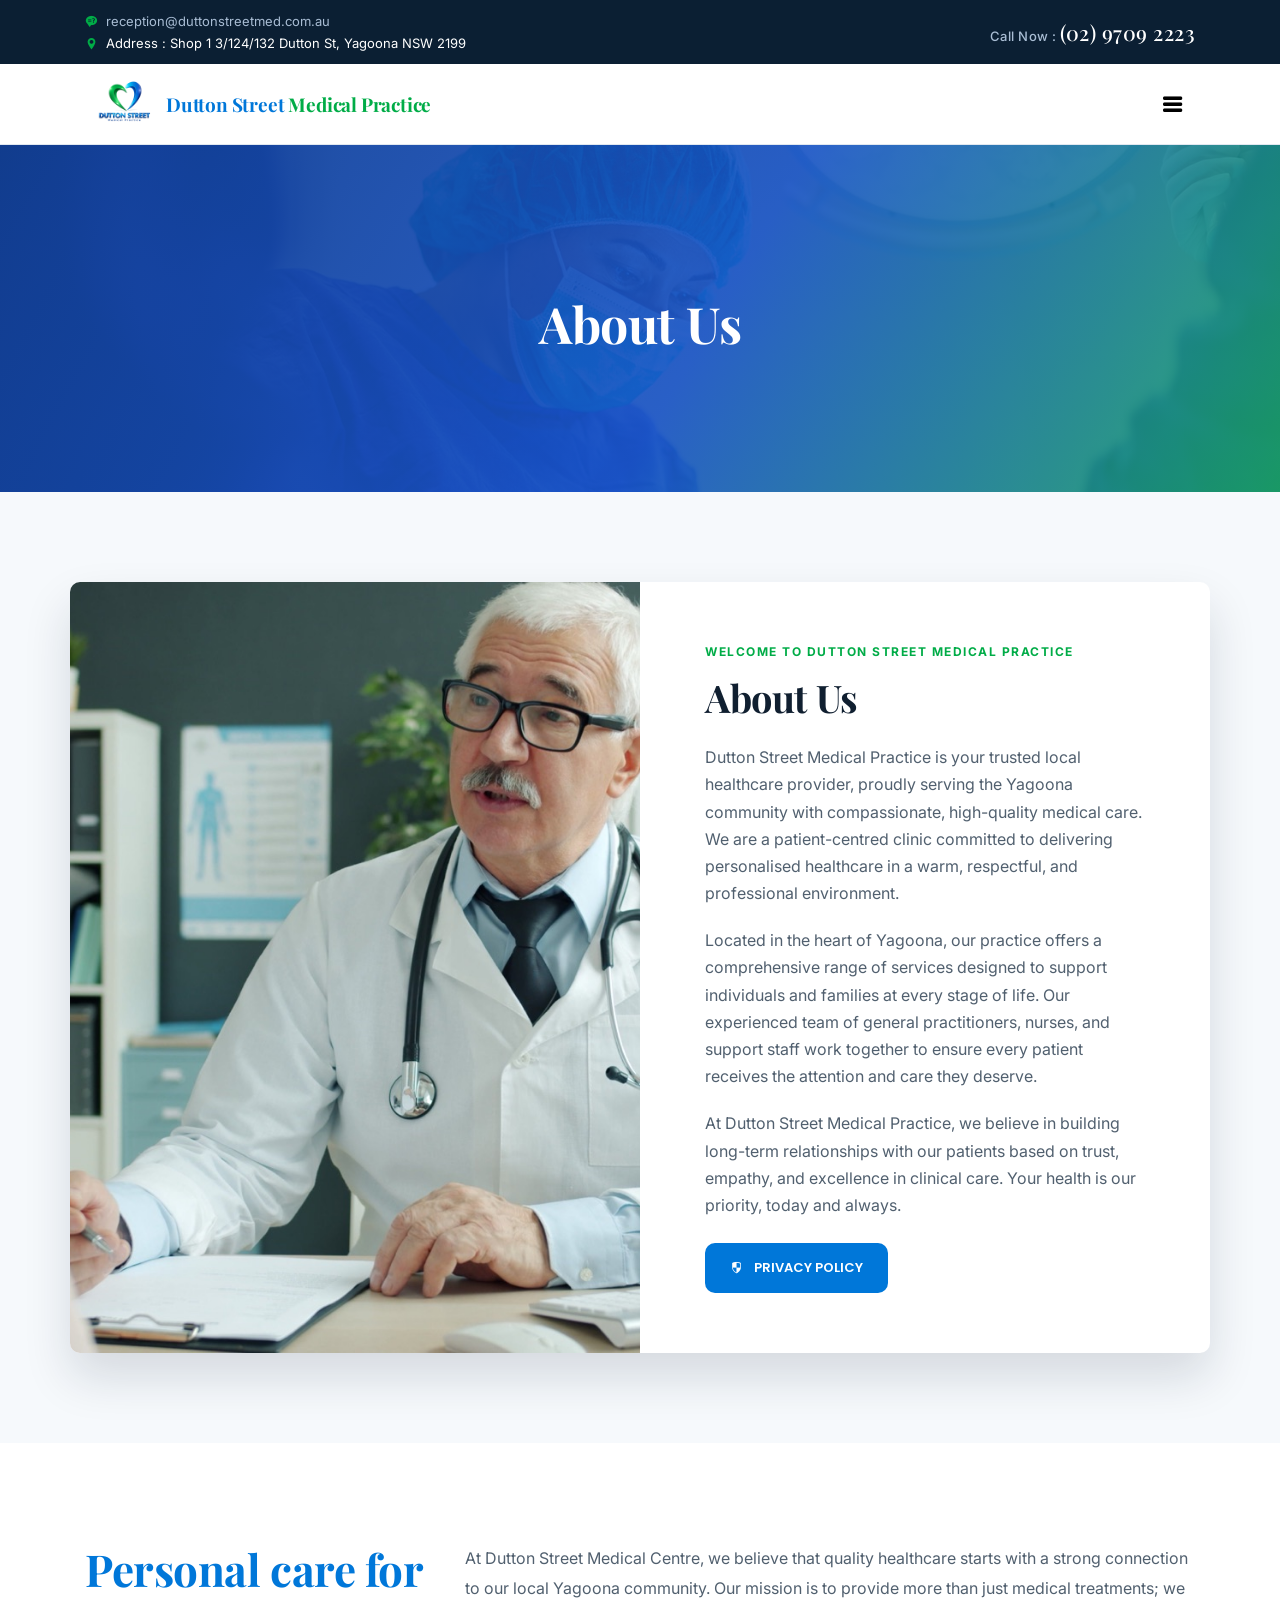
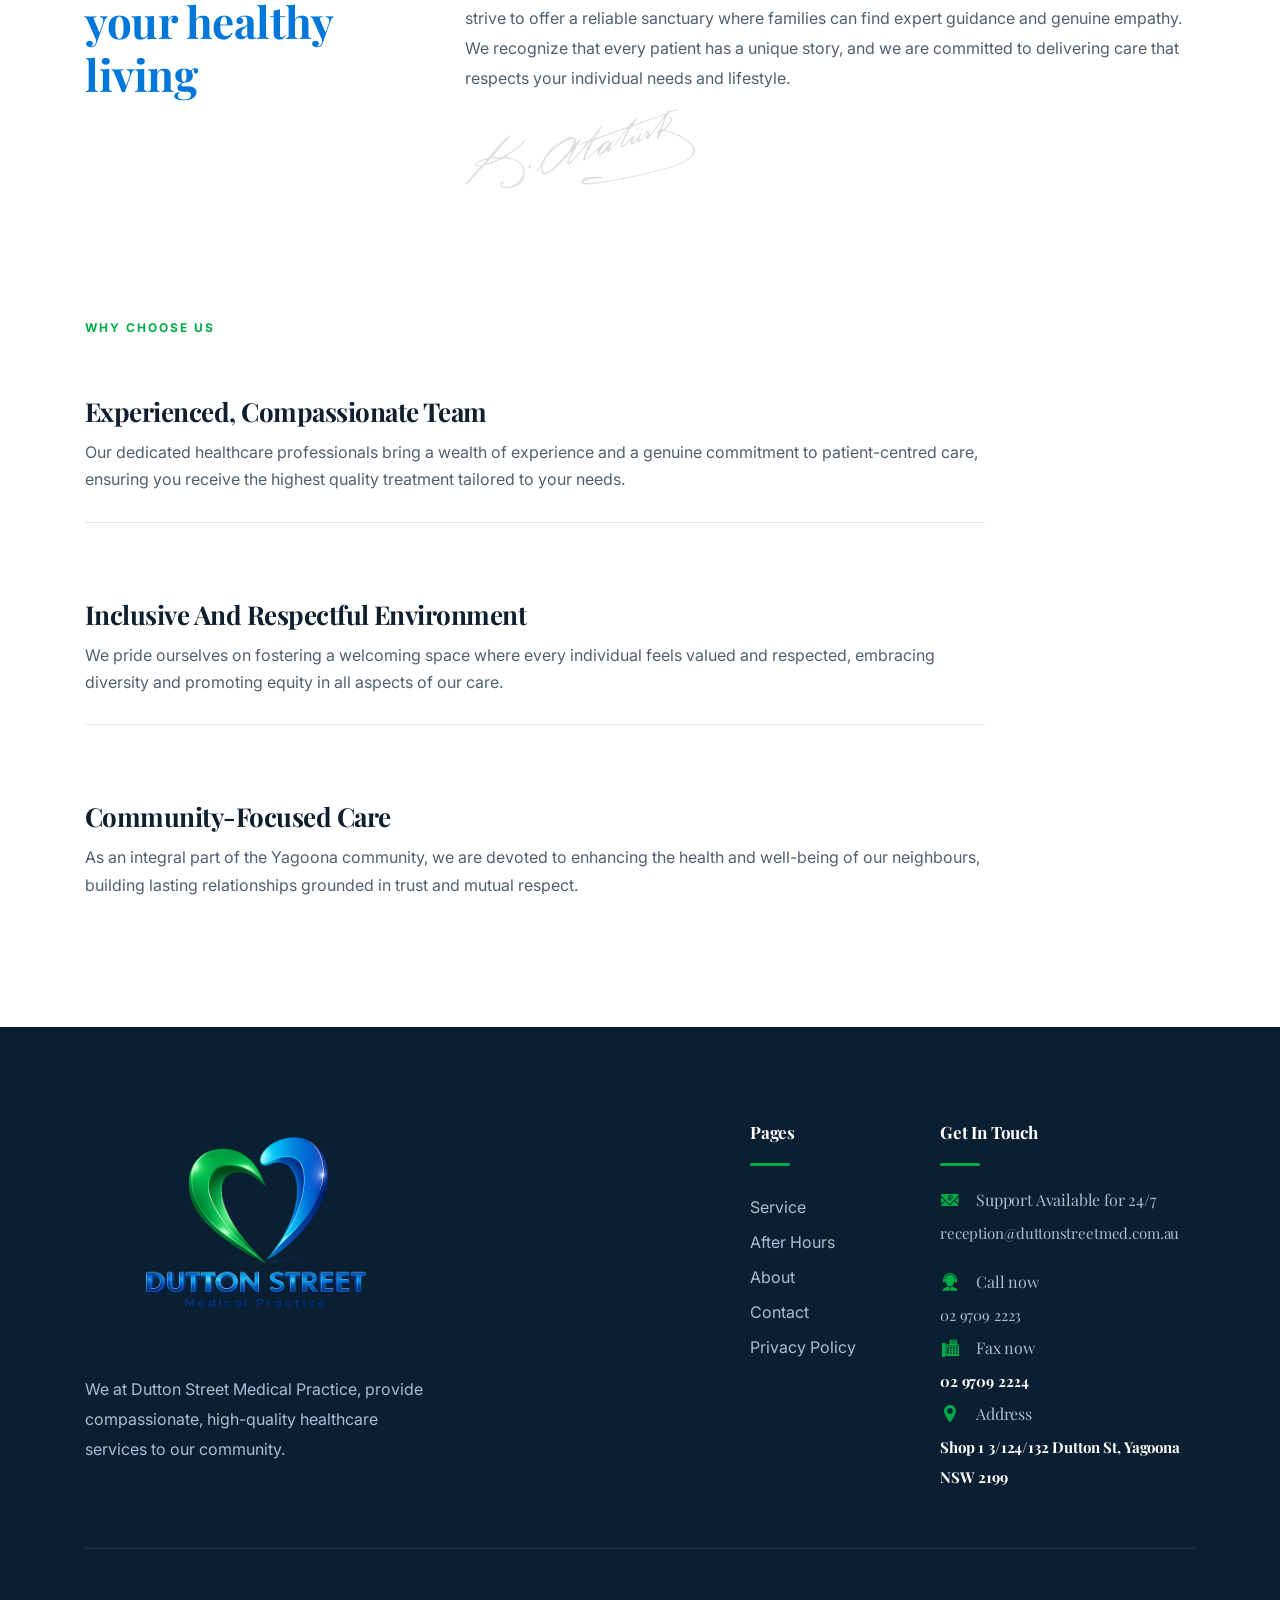
==== about.html @ 8826627b "Remove Doctor link from footer The Doctor page isn't part of the live site, so drop the dead footer " ====
<!DOCTYPE html>
<html lang="zxx">
<head>
  <meta http-equiv="Content-Type" content="text/html; charset=UTF-8">
  <meta name="viewport" content="width=device-width, initial-scale=1">
  <meta name="description" content="About Dutton Street Medical Practice &mdash; a patient-centred, 100% bulk billing GP clinic proudly serving the Yagoona community.">

  <title>About | Dutton Street Medical Practice</title>

  <!-- Favicon -->
  <link rel="icon" type="image/png" sizes="32x32" href="images/favicon-32.png">
  <link rel="apple-touch-icon" sizes="180x180" href="images/favicon-180.png">

  <!-- Open Graph -->
  <meta property="og:type" content="website">
  <meta property="og:site_name" content="Dutton Street Medical Practice">
  <meta property="og:title" content="About | Dutton Street Medical Practice">
  <meta property="og:description" content="A patient-centred, 100% bulk billing GP clinic proudly serving the Yagoona community.">
  <meta property="og:image" content="images/favicon-180.png">
  <meta name="twitter:card" content="summary">

  <!-- bootstrap.min css -->
  <link rel="stylesheet" href="plugins/bootstrap/css/bootstrap.min.css">
  <!-- Icon Font Css -->
  <link rel="stylesheet" href="plugins/icofont/icofont.min.css">
  <!-- Slick Slider  CSS -->
  <link rel="stylesheet" href="plugins/slick-carousel/slick/slick.css">
  <link rel="stylesheet" href="plugins/slick-carousel/slick/slick-theme.css">
  <!-- Google Fonts -->
  <link rel="preconnect" href="https://fonts.googleapis.com">
  <link rel="preconnect" href="https://fonts.gstatic.com" crossorigin>
  <link rel="stylesheet" href="https://fonts.googleapis.com/css2?family=Inter:wght@400;500;600;700&family=Poppins:wght@500;600;700;800&display=swap">


  <!-- Main Stylesheet -->
  <link rel="stylesheet" href="css/style.css?v=1787958089">

</head>

<body id="top">

<header>
	<div class="header-top-bar">
		<div class="container">
			<div class="row align-items-center">
				<div class="col-lg-6">
					<ul class="top-bar-info list-inline-item pl-0 mb-0">
						<li class="list-inline-item"><a href="mailto:reception@duttonstreetmed.com.au" data-content-attr="href:contact_email_href"><i class="icofont-support-faq mr-2"></i><span data-content-key="contact_email">reception@duttonstreetmed.com.au</span></a></li>
						<li class="list-inline-item"><i class="icofont-location-pin mr-2"></i>Address : <span data-content-key="contact_address">Shop 1 3/124/132 Dutton St, Yagoona NSW 2199</span></li>
					</ul>
				</div>
				<div class="col-lg-6">
					<div class="text-lg-right top-right-bar mt-2 mt-lg-0">
						<a href="tel:+61297092223" data-content-attr="href:contact_phone_href">
								<span>Call Now : </span>
								<span class="h4" data-content-key="contact_phone">(02) 9709 2223 </span>
							</a>
					</div>
				</div>
			</div>
		</div>
	</div>
	<nav class="navbar navbar-expand-xl navigation" id="navbar">
  <div class="container">
    <a class="navbar-brand" href="index.html" style="display: flex; align-items: center;">
      
      <img src="images/DSLogo.svg" alt="Logo" class="img-fluid" style="height:80px;">
      
      <h1 style="margin-left: 0px; margin-bottom: 0; font-size: 22px;">
       <span style="color: #0077d9;">Dutton Street</span> <span style="color: #00ac47;">Medical Practice</span>
      </h1>

    </a>
  

		  	<button class="navbar-toggler collapsed" type="button" data-toggle="collapse" data-target="#navbarmain" aria-controls="navbarmain" aria-expanded="false" aria-label="Toggle navigation">
			<span class="icofont-navigation-menu"></span>
		  </button>
	  
		  <div class="collapse navbar-collapse" id="navbarmain">
				<ul class="navbar-nav ml-auto">
  <li class="nav-item">
    <a class="nav-link" href="index.html">Home</a>
  </li>
  <li class="nav-item "> <a class="nav-link" href="service.html">Services</a>
  </li>
  <li class="nav-item"><a class="nav-link" href="afterhours.html">After Hours</a></li>
  <li class="nav-item"><a class="nav-link" href="ourmission.html">Our Mission</a></li>
  <li class="nav-item active"><a class="nav-link" href="about.html">About</a></li>
  <li class="nav-item"><a class="nav-link" href="contact.html">Contact</a></li>
</ul>
		<div class="btn-container ml-lg-3">
						<a href="#" data-toggle="modal" data-target="#bookingModal" class="btn btn-main-2 btn-icon btn-round-full">Book Appointment<i class="icofont-simple-right ml-1  "></i></a>
					</div>
		  </div>
		</div>
	</nav>
</header>

<section class="page-title bg-1">
  <div class="overlay"></div>
  <div class="container">
    <div class="row">
      <div class="col-md-12">
        <div class="block text-center">
          
          <h1 class="text-capitalize mb-5 text-lg">About Us</h1>

          <!-- <ul class="list-inline breadcumb-nav">
            <li class="list-inline-item"><a href="index.html" class="text-white">Home</a></li>
            <li class="list-inline-item"><span class="text-white">/</span></li>
            <li class="list-inline-item"><a href="#" class="text-white-50">About Us</a></li>
          </ul> -->
        </div>
      </div>
    </div>
  </div>
</section>
	


<section class="section about-ums">
    <div class="container">
        <div class="row align-items-stretch about-ums-card">
            <div class="col-lg-6 p-0">
                <div class="about-ums-img-container">
                    <img src="images/about/about-2.jpg" alt="Doctor consulting with a patient" class="img-fluid about-ums-img">
                </div>
            </div>

            <div class="col-lg-6">
                <div class="about-ums-content">
                    <span class="text-uppercase about-ums-subtitle">Welcome to Dutton Street Medical Practice</span>
                    <h2 class="about-ums-title mb-4">About Us</h2>
                    
                    <div class="about-ums-text">
                        <p>Dutton Street Medical Practice is your trusted local healthcare provider, proudly serving the Yagoona community with compassionate, high-quality medical care. We are a patient-centred clinic committed to delivering personalised healthcare in a warm, respectful, and professional environment.</p>
                        
                        <p>Located in the heart of Yagoona, our practice offers a comprehensive range of services designed to support individuals and families at every stage of life. Our experienced team of general practitioners, nurses, and support staff work together to ensure every patient receives the attention and care they deserve.</p>
                        
                        <p>At Dutton Street Medical Practice, we believe in building long-term relationships with our patients based on trust, empathy, and excellence in clinical care. Your health is our priority, today and always.</p>
                    </div>

                    <div class="about-ums-buttons mt-4">
                        <a href="privacy-policy.html" class="btn about-ums-btn">
                            <i class="icofont-shield-alt mr-2"></i> PRIVACY POLICY
                        </a>
                    </div>
                </div>
            </div>
        </div>
    </div>
</section>

<section class="section about-page">
	<div class="container">
		<div class="row">
			<div class="col-lg-4">
				<h2 class="title-color">Personal care for your healthy living</h2>
			</div>
			<div class="col-lg-8">
				<p>At Dutton Street Medical Centre, we believe that quality healthcare starts with a strong connection to our local Yagoona community. Our mission is to provide more than just medical treatments; we strive to offer a reliable sanctuary where families can find expert guidance and genuine empathy. We recognize that every patient has a unique story, and we are committed to delivering care that respects your individual needs and lifestyle.</p>
				<img src="images/about/sign.png" alt="" class="img-fluid">
			</div>
		</div>
	</div>
</section>


<section class="section choose-ums">
    <div class="container">
        <div class="row">
            <div class="col-lg-12">
                <div class="choose-ums-content">
                    <span class="text-uppercase choose-ums-subtitle">Why Choose Us</span>
                    
                    <div class="choose-ums-item mb-5">
                        <h2 class="choose-ums-title">Experienced, Compassionate Team</h2>
                        <p class="choose-ums-text">Our dedicated healthcare professionals bring a wealth of experience and a genuine commitment to patient-centred care, ensuring you receive the highest quality treatment tailored to your needs.</p>
                    </div>

                    <div class="choose-ums-item mb-5">
                        <h2 class="choose-ums-title">Inclusive And Respectful Environment</h2>
                        <p class="choose-ums-text">We pride ourselves on fostering a welcoming space where every individual feels valued and respected, embracing diversity and promoting equity in all aspects of our care.</p>
                    </div>

                    <div class="choose-ums-item">
                        <h2 class="choose-ums-title">Community-Focused Care</h2>
                        <p class="choose-ums-text">As an integral part of the Yagoona community, we are devoted to enhancing the health and well-being of our neighbours, building lasting relationships grounded in trust and mutual respect.</p>
                    </div>
                </div>
            </div>
        </div>
    </div>
</section>

<!-- Team Section 
<section class="section team">
	<div class="container">
		<div class="row justify-content-center">
			<div class="col-lg-6">
				<div class="section-title text-center">
					<h2 class="mb-4">Meet Our Specialist</h2>
					<div class="divider mx-auto my-4"></div>
					<p>Today’s users expect effortless experiences. Don’t let essential people and processes stay stuck in the past. Speed it up, skip the hassles</p>
				</div>
			</div>
		</div>

		<div class="row">
			<div class="col-lg-3 col-md-6 col-sm-6">
				<div class="team-block mb-5 mb-lg-0">
					<img src="images/team/1.jpg" alt="" class="img-fluid w-100">

					<div class="content">
						<h4 class="mt-4 mb-0"><a href="doctor-single.html">John Marshal</a></h4>
						<p>Internist, Emergency Physician</p>
					</div>
				</div>
			</div>

			<div class="col-lg-3 col-md-6 col-sm-6">
				<div class="team-block mb-5 mb-lg-0">
					<img src="images/team/2.jpg" alt="" class="img-fluid w-100">

					<div class="content">
						<h4 class="mt-4 mb-0"><a href="doctor-single.html">Marshal Root</a></h4>
						<p>Surgeon, Сardiologist</p>
					</div>
				</div>
			</div>

			<div class="col-lg-3 col-md-6 col-sm-6">
				<div class="team-block mb-5 mb-lg-0">
					<img src="images/team/3.jpg" alt="" class="img-fluid w-100">

					<div class="content">
						<h4 class="mt-4 mb-0"><a href="doctor-single.html">Siamon john</a></h4>
						<p>Internist, General Practitioner</p>
					</div>
				</div>
			</div>
			<div class="col-lg-3 col-md-6 col-sm-6">
				<div class="team-block">
					<img src="images/team/4.jpg" alt="" class="img-fluid w-100">

					<div class="content">
						<h4 class="mt-4 mb-0"><a href="doctor-single.html">Rishat Ahmed</a></h4>
						<p>Orthopedic Surgeon</p>
					</div>
				</div>
			</div>
		</div>
	</div>
</section>



<section class="section testimonial">
	<div class="container">
		<div class="row">
			<div class="col-lg-6 offset-lg-6">
				<div class="section-title">
					<h2 class="mb-4">What they say about us</h2>
					<div class="divider  my-4"></div>
				</div>
			</div>
		</div>
		<div class="row align-items-center">
			<div class="col-lg-6 testimonial-wrap offset-lg-6">
				<div class="testimonial-block">
					<div class="client-info ">
						<h4>Amazing service!</h4>
						<span>John Partho</span>
					</div>
					<p>
						They provide great service facilty consectetur adipisicing elit. Itaque rem, praesentium, iure, ipsum magnam deleniti a vel eos adipisci suscipit fugit placeat. Quibusdam laboriosam eveniet nostrum nemo commodi numquam quod.
					</p>
					<i class="icofont-quote-right"></i>
					
				</div>

				<div class="testimonial-block">
					<div class="client-info">
						<h4>Expert doctors!</h4>
						<span>Mullar Sarth</span>
					</div>
					<p>
						They provide great service facilty consectetur adipisicing elit. Itaque rem, praesentium, iure, ipsum magnam deleniti a vel eos adipisci suscipit fugit placeat. Quibusdam laboriosam eveniet nostrum nemo commodi numquam quod.
					</p>
					<i class="icofont-quote-right"></i>
				</div>

				<div class="testimonial-block">
					<div class="client-info">
						<h4>Good Support!</h4>
						<span>Kolis Mullar</span>
					</div>
					<p>
						They provide great service facilty consectetur adipisicing elit. Itaque rem, praesentium, iure, ipsum magnam deleniti a vel eos adipisci suscipit fugit placeat. Quibusdam laboriosam eveniet nostrum nemo commodi numquam quod.
					</p>
					<i class="icofont-quote-right"></i>
				</div>

				<div class="testimonial-block">
					<div class="client-info">
						<h4>Nice Environment!</h4>
						<span>Partho Sarothi</span>
					</div>
					<p>
						They provide great service facilty consectetur adipisicing elit. Itaque rem, praesentium, iure, ipsum magnam deleniti a vel eos adipisci suscipit fugit placeat. Quibusdam laboriosam eveniet nostrum nemo commodi numquam quod.
					</p>
					<i class="icofont-quote-right"></i>
				</div>

				<div class="testimonial-block">
					<div class="client-info">
						<h4>Modern Service!</h4>
						<span>Kolis Mullar</span>
					</div>
					<p>
						They provide great service facilty consectetur adipisicing elit. Itaque rem, praesentium, iure, ipsum magnam deleniti a vel eos adipisci suscipit fugit placeat. Quibusdam laboriosam eveniet nostrum nemo commodi numquam quod.
					</p>
					<i class="icofont-quote-right"></i>
				</div>
			</div>
		</div>
	</div>
</section>



<!-- footer Start -->
<footer class="footer section gray-bg">
	<div class="container">
		<div class="row">
			<div class="col-lg-4 mr-auto col-sm-6">
				<div class="widget mb-5 mb-lg-0">
					<div class="logo mb-4">
						<img src="images/DSLogo.svg" alt="" class="img-fluid">
					</div>
					<p>We at Dutton Street Medical Practice, provide compassionate, high-quality healthcare services to our community.</p>
<!--
					<ul class="list-inline footer-socials mt-4">
						<li class="list-inline-item"><a href="https://www.facebook.com/themefisher"><i class="icofont-facebook"></i></a></li>
						<li class="list-inline-item"><a href="https://twitter.com/themefisher"><i class="icofont-twitter"></i></a></li>
						<li class="list-inline-item"><a href="https://www.pinterest.com/themefisher/"><i class="icofont-linkedin"></i></a></li>
					</ul>
					-->
				</div>
			</div>

			<div class="col-lg-2 col-md-6 col-sm-6">
				<div class="widget mb-5 mb-lg-0">
					<h4 class="text-capitalize mb-3">Pages</h4>
					<div class="divider mb-4"></div>

					<ul class="list-unstyled footer-menu lh-35">
						<li><a href="service.html">Service </a></li>
						<li><a href="afterhours.html">After Hours</a></li>
						<li><a href="about.html">About</a></li>
						<li><a href="contact.html">Contact</a></li>
						<li><a href="privacy-policy.html">Privacy Policy</a></li>

					</ul>
				</div>
			</div>

			

			<div class="col-lg-3 col-md-6 col-sm-6">
				<div class="widget widget-contact mb-5 mb-lg-0">
					<h4 class="text-capitalize mb-3">Get in Touch</h4>
					<div class="divider mb-4"></div>
					<div class="footer-contact-block mb-4">
						<div class="icon d-flex align-items-center">
							<i class="icofont-email mr-3"></i>
							<span class="h6 mb-0">Support Available for 24/7</span>
						</div>
						<h4 class="mt-2"><a href="mailto:reception@duttonstreetmed.com.au" data-content-attr="href:contact_email_href"><span data-content-key="contact_email">reception@duttonstreetmed.com.au</span></a></h4>
					</div>

					<div class="footer-contact-block">
						<div class="icon d-flex align-items-center">
							<i class="icofont-support mr-3"></i>
							<span class="h6 mb-0">Call now</span>
						</div>
						<h4 class="mt-2"><a href="tel:+61297092223" data-content-attr="href:contact_phone_href"><span data-content-key="contact_phone">02 9709 2223</span></a></h4>
					</div>
						<div class="footer-contact-block">
						<div class="icon d-flex align-items-center">
							<i class="icofont-fax mr-3"></i>
							<span class="h6 mb-0">Fax now</span>
						</div>
						<h4 class="mt-2" data-content-key="contact_fax">02 9709 2224</h4>
					</div>

						<div class="footer-contact-block">
						<div class="icon d-flex align-items-center">
							<i class="icofont-location-pin mr-3"></i>
							<span class="h6 mb-0">Address </span>
						</div>
						<h4 class="mt-2" data-content-key="contact_address">Shop 1 3/124/132 Dutton St, Yagoona NSW 2199</h4>
					</div>
				</div>
			</div>
		</div>
		
		<div class="footer-btm py-4 mt-5">
			<div class="row align-items-center justify-content-between">
				<div class="col-lg-6">
					
				</div>
				<div class="col-lg-6">
					<div class="subscribe-form text-lg-right mt-5 mt-lg-0">
					
					</div>
				</div>
			</div>

			<div class="row">
				<div class="col-lg-4">
					<a class="backtop js-scroll-trigger" href="#top">
						<i class="icofont-long-arrow-up"></i>
					</a>
				</div>
			</div>
		</div>
	</div>
</footer>

<!-- Booking method modal: HotDoc or HealthEngine -->
<div class="modal fade" id="bookingModal" tabindex="-1" role="dialog" aria-labelledby="bookingModalLabel" aria-hidden="true">
  <div class="modal-dialog modal-dialog-centered" role="document">
    <div class="modal-content booking-modal-content">
      <div class="modal-header">
        <h5 class="modal-title" id="bookingModalLabel">Book an Appointment</h5>
        <button type="button" class="close" data-dismiss="modal" aria-label="Close">
          <span aria-hidden="true">&times;</span>
        </button>
      </div>
      <div class="modal-body">
        <p class="mb-4">Choose how you'd like to book online:</p>
        <div class="booking-modal-options">
          <a href="https://www.hotdoc.com.au/medical-centres/yagoona-NSW-2199/dutton-street-medical-centre/doctors" target="_blank" rel="noopener" class="booking-modal-option">
            <span class="booking-method-icon"><i class="icofont-calendar"></i></span>
            <span>
              <span class="booking-method-title">Book via HotDoc</span>
              <span class="booking-method-sub">hotdoc.com.au</span>
            </span>
            <i class="icofont-simple-right ml-auto"></i>
          </a>
          <a href="https://healthengine.com.au/medical-centre/nsw/yagoona/dutton-street-medical-centre/s62282" target="_blank" rel="noopener" class="booking-modal-option">
            <span class="booking-method-icon"><i class="icofont-calendar"></i></span>
            <span>
              <span class="booking-method-title">Book via HealthEngine</span>
              <span class="booking-method-sub">healthengine.com.au</span>
            </span>
            <i class="icofont-simple-right ml-auto"></i>
          </a>
        </div>
      </div>
    </div>
  </div>
</div>


   

    <!-- 
    Essential Scripts
    =====================================-->

    
    <!-- Main jQuery -->
    <script src="plugins/jquery/jquery.js"></script>
    <!-- Bootstrap 4.3.2 -->
    <script src="plugins/bootstrap/js/popper.js"></script>
    <script src="plugins/bootstrap/js/bootstrap.min.js"></script>
    <script src="plugins/counterup/jquery.easing.js"></script>
    <!-- Slick Slider -->
    <script src="plugins/slick-carousel/slick/slick.min.js"></script>
    <!-- Counterup -->
    <script src="plugins/counterup/jquery.waypoints.min.js"></script>
    
    <script src="plugins/shuffle/shuffle.min.js"></script>
    <script src="plugins/counterup/jquery.counterup.min.js"></script>

    <script src="js/script.js"></script>
    <script src="js/contact.js"></script>
    <script src="js/content.js"></script>

  </body>
  </html>
---- css/style.css ----
/*=== MEDIA QUERY ===*/
/*
Theme Name: Medic
Author: Themefisher
Author URI: https://themefisher.com/
Description: Medicle Template
Version: 1.0.0

*/
@import url("https://fonts.googleapis.com/css2?family=Inter:wght@400;500;600;700&family=Poppins:wght@600;700;800&family=Playfair+Display:ital,wght@0,600;0,700;1,500;1,600&display=swap");

:root {
  --primary: #0077d9;
  --primary-dark: #104283;
  --primary-50: #e7f2fc;
  --accent: #00ac47;
  --accent-dark: #14713a;
  --accent-50: #e6f7ec;
  --cream: #f6f9fc;
  --cream-dark: #eaf1f8;
  --ink: #101f30;
  --body-muted: #51606f;
  --muted: #7a8290;
  --bg-soft: #f6f9fc;
  --border-soft: #e1e8f0;
  --footer-bg: #0b1f33;
  --footer-text: #a9bdd4;
  --radius-lg: 10px;
  --radius-md: 8px;
  --shadow-sm: 0 1px 3px rgba(16, 31, 48, 0.06);
  --shadow-md: 0 8px 24px rgba(16, 31, 48, 0.08);
  --shadow-lg: 0 24px 48px rgba(16, 31, 48, 0.14);
  --font-serif: "Playfair Display", serif;
}

html {
  overflow-x: hidden;

}

/* --- Appointment & Working Hours Styling --- */

.appointment-hours {
    background: var(--bg-soft);
    position: relative;
    z-index: 3;
    padding-top: 70px;
}

.info-card {
    background: #ffffff;
    padding: 44px 40px;
    border-radius: var(--radius-lg);
    box-shadow: var(--shadow-lg);
    border: 1px solid var(--border-soft);
    transition: transform 0.3s ease, box-shadow 0.3s ease;
}

.info-card:hover {
    transform: translateY(-6px);
    box-shadow: 0 30px 60px rgba(16, 24, 40, 0.16);
}

/* Icon Box Styling */
.info-icon-box {
    background: var(--accent-50);
    color: var(--accent);
    width: 60px;
    height: 60px;
    display: flex;
    align-items: center;
    justify-content: center;
    border-radius: 16px;
    font-size: 26px;
    flex-shrink: 0;
}

/* Typography */
.info-subtitle {
    color: var(--accent);
    text-transform: uppercase;
    font-size: 12px;
    letter-spacing: 1.5px;
    font-weight: 700;
}

.info-title {
    color: var(--ink);
    font-weight: 700;
    margin-top: 6px;
}

.info-text {
    color: var(--body-muted);
    line-height: 1.7;
    margin-top: 16px;
}

/* Working Hours List Styling */
.working-hours-list {
    margin-top: 22px;
}

.working-hours-list li {
    padding: 12px 0;
    border-bottom: 1px solid var(--border-soft);
    color: var(--body-muted);
    font-weight: 500;
}

.working-hours-list li:last-child {
    border-bottom: none;
}

.working-hours-list li span:last-child {
    color: var(--ink);
    font-weight: 700;
    text-align: right;
}

.working-hours-list li.is-today {
    background: rgba(0, 172, 71, 0.1);
    margin: 0 -16px;
    padding-left: 16px;
    padding-right: 16px;
    border-radius: 8px;
}

/*home care*/

body {
  line-height: 1.7;
  font-family: "Inter", sans-serif;
  -webkit-font-smoothing: antialiased;
  font-size: 16px;
  color: var(--body-muted);
  font-weight: 400;
  overflow-wrap: break-word;
}

img, iframe {
  max-width: 100%;
}

h1, .h1, h2, .h2, h3, .h3, h4, .h4, h5, .h5, h6, .h6 {
  font-family: var(--font-serif);
  font-weight: 700;
  color: var(--ink);
  letter-spacing: -0.01em;
}

h1, .h1 {
  font-size: 2.5rem;
}

h2, .h2 {
  font-size: 44px;
}

h3, .h3 {
  font-size: 1.5rem;
}

h4, .h4 {
  font-size: 1.3rem;
  line-height: 30px;
}

h5, .h5 {
  font-size: 1.25rem;
}

h6, .h6 {
  font-size: 1rem;
}

p {
  line-height: 30px;
}

.navbar-toggle .icon-bar {
  background: var(--primary);
}

input[type="email"], input[type="password"], input[type="text"], input[type="tel"] {
  box-shadow: none;
  height: 45px;
  outline: none;
  font-size: 14px;
}

input[type="email"]:focus, input[type="password"]:focus, input[type="text"]:focus, input[type="tel"]:focus {
  box-shadow: none;
  border: 1px solid var(--primary);
}

.form-control {
  box-shadow: none;
  border-radius: 0;
}

.form-control:focus {
  box-shadow: none;
  border: 1px solid var(--primary);
}

.py-7 {
  padding: 7rem 0px;
}

.btn {
  display: inline-block;
  font-size: 0.9rem;
  font-weight: 600;
  letter-spacing: 0;
  padding: .85rem 2rem;
  font-family: "Poppins", sans-serif;
  text-transform: none;
  border-radius: 10px;
  border: 2px solid transparent;
  transition: all .3s ease;
}

.btn.btn-icon i {
  border-left: 1px solid rgba(255, 255, 255, 0.25);
  padding-left: 15px;
}

.btn:focus {
  outline: 0px;
  box-shadow: none;
}

.btn-main {
  background: var(--primary);
  color: #fff;
  border-color: var(--primary);
  box-shadow: 0 8px 20px rgba(22, 82, 196, 0.25);
}

.btn-main:hover {
  background: var(--primary-dark);
  border-color: var(--primary-dark);
  color: #fff;
  transform: translateY(-2px);
  box-shadow: 0 12px 24px rgba(22, 82, 196, 0.3);
}

.btn-main-2 {
  background: var(--accent);
  color: #fff;
  border-color: var(--accent);
  box-shadow: 0 8px 20px rgba(23, 167, 104, 0.25);
}

.btn-main-2:hover {
  background: var(--accent-dark);
  color: #fff;
  border-color: var(--accent-dark);
  transform: translateY(-2px);
  box-shadow: 0 12px 24px rgba(23, 167, 104, 0.3);
}

.btn-solid-border {
  border: 2px solid var(--border-soft);
  background: transparent;
  color: var(--ink);
}

.btn-solid-border:hover {
  border: 2px solid var(--primary);
  color: #fff;
  background: var(--primary);
}

.btn-solid-border:hover.btn-icon i {
  border-left: 1px solid rgba(255, 255, 255, 0.25);
}

.btn-solid-border.btn-icon i {
  border-left: 1px solid rgba(0, 0, 0, 0.09);
}

.btn-transparent {
  background: transparent;
  color: var(--ink);
  border-color: var(--border-soft);
}

.btn-transparent:hover {
  background: var(--ink);
  color: #fff;
  border-color: var(--ink);
}

.btn-white {
  background: #fff;
  border-color: #fff;
  color: var(--ink);
}

.btn-white:hover {
  background: var(--primary);
  color: #fff;
  border-color: var(--primary);
  transform: translateY(-2px);
}

.btn-solid-white {
  border-color: rgba(255, 255, 255, 0.6);
  color: #fff;
}

.btn-solid-white:hover {
  background: #fff;
  color: var(--ink);
  border-color: #fff;
}

.btn-round {
  border-radius: 8px;
}

.btn-round-full {
  border-radius: 8px;
}

.btn.active:focus, .btn:active:focus, .btn:focus {
  outline: 0;
}

.bg-gray {
  background: #eff0f3;
}

.bg-primary {
  background: var(--primary);
}

.bg-primary-dark {
  background: #152440;
}

.bg-primary-darker {
  background: #090f1a;
}

.bg-dark {
  background: #222;
}

.bg-gradient {
  background-image: linear-gradient(145deg, rgba(19, 177, 205, 0.95) 0%, rgba(152, 119, 234, 0.95) 100%);
  background-repeat: repeat-x;
}

.section {
  padding: 100px 0;
}

.section-sm {
  padding: 70px 0;
}

.section-bottom {
  padding-bottom: 100px;
}

.subtitle {
  color: var(--accent);
  font-size: 13px;
  font-weight: 700;
  text-transform: uppercase;
  letter-spacing: 1.5px;
}

.overlay:before {
  content: "";
  position: absolute;
  left: 0;
  top: 0;
  bottom: 0;
  right: 0;
  width: 100%;
  height: 100%;
  opacity: 1;
  background: linear-gradient(120deg, rgba(15, 61, 145, 0.94) 0%, rgba(22, 82, 196, 0.9) 55%, rgba(23, 167, 104, 0.88) 100%);
}

.overly-2 {
  position: relative;
}

.overly-2:before {
  content: "";
  position: absolute;
  left: 0;
  top: 0;
  bottom: 0;
  right: 0;
  width: 100%;
  height: 100%;
  background: rgba(0, 0, 0, 0.8);
}

.text-sm {
  font-size: 14px;
}

.text-md {
  font-size: 2.25rem;
}

.text-lg {
  font-size: 3.75rem;
}

.no-spacing {
  letter-spacing: 0px;
}

/* Links */
a {
  color: #222;
  text-decoration: none;
  transition: all .35s ease;
}

a:focus, a:hover {
  color: var(--accent);
  text-decoration: none;
}

a:focus {
  outline: none;
}

.content-title {
  font-size: 40px;
  line-height: 50px;
}

.page-title {
  padding: 150px 0px 90px 0px;
  position: relative;
}

.page-title .block h1 {
  color: #fff;
}

.page-title .block p {
  color: #fff;
}

.page-title .breadcumb-nav {
  margin-top: 60px;
  padding-top: 30px;
  border-top: 1px solid rgba(255, 255, 255, 0.06);
}

.slick-slide:focus, .slick-slide a {
  outline: none;
}

@media (max-width: 480px) {
  h2, .h2 {
    font-size: 1.3rem;
    line-height: 36px;
  }
}

.title-color {
  color: var(--primary);
}

.secondary-bg {
  background: var(--primary);
}

.section-title {
  margin-bottom: 60px;
}

.section-title h2 {
  color: var(--ink);
  font-size: 38px;
}

.text-lg {
  font-size: 50px;
}

.gray-bg {
  background: var(--bg-soft);
}

.banner .block > .divider {
  display: none;
}

.banner .block > span.text-uppercase {
  display: inline-block;
  background: var(--accent-50);
  color: var(--accent-dark);
  font-size: 12px;
  font-weight: 700;
  padding: 8px 16px;
  border-radius: 50px;
  letter-spacing: 1.2px !important;
}

@media (max-width: 480px) {
  .text-lg {
    font-size: 28px;
  }
}

@media (max-width: 400px) {
  .text-lg {
    font-size: 28px;
  }
}

#navbarmain {
  padding: 12px 0px;
}

.navbar-brand {
  flex-shrink: 0;
}

.navbar-brand img {
  height: 54px !important;
  flex-shrink: 0;
}

.navbar-brand h1 {
  font-size: 19px !important;
}

@media (max-width: 575.98px) {
  .navbar-brand img {
    height: 40px !important;
  }

  .navbar-brand h1 {
    font-size: 13px !important;
    white-space: normal !important;
    line-height: 1.3 !important;
  }
}

.navigation {
  position: sticky;
  top: 0;
  z-index: 999;
  background: #fff;
  box-shadow: 0 1px 0 var(--border-soft);
}

#navbarmain .nav-link {
  font-weight: 600;
  padding: 10px 14px;
  color: var(--ink);
  font-family: "Poppins", sans-serif;
  text-transform: none;
  font-size: 14.5px;
  white-space: nowrap;
  position: relative;
  transition: color .25s ease;
}

.navbar-brand h1 {
  white-space: nowrap;
}

.navigation .btn-container {
  flex-shrink: 0;
}

.navigation .btn-container .btn {
  white-space: nowrap;
  font-size: 0.8rem;
  padding: .7rem 1.4rem;
}

#navbarmain .nav-link::after {
  content: '';
  position: absolute;
  left: 14px;
  right: 14px;
  bottom: 6px;
  height: 2px;
  border-radius: 2px;
  background: var(--accent);
  transform: scaleX(0);
  transform-origin: left;
  transition: transform .25s ease;
}

#navbarmain .nav-link:hover,
#navbarmain .nav-item.active .nav-link {
  color: var(--primary);
}

#navbarmain .nav-link:hover::after,
#navbarmain .nav-item.active .nav-link::after {
  transform: scaleX(1);
}

.dropdown-toggle::after {
  display: none;
}

.navbar-brand {
  margin-top: 0;
}

.dropdown .dropdown-menu {
  position: absolute;
  display: block;
  background: #fff;
  min-width: 240px;
  top: 130%;
  left: 0;
  right: 0px;
  opacity: 0;
  padding: 8px;
  visibility: hidden;
  transition: all 0.3s ease-out 0s;
  border: 1px solid var(--border-soft);
  box-shadow: var(--shadow-md);
  border-radius: 12px;
}

.dropdown:hover .dropdown-menu {
  opacity: 1;
  visibility: visible;
  top: 115%;
}

.dropdown .dropdown-item {
  padding: 12px 16px;
  border-bottom: none;
  border-radius: 8px;
  background: transparent;
  font-weight: 500;
  color: var(--body-muted);
}

.dropdown .dropdown-item:hover {
  color: var(--primary);
  background: var(--bg-soft);
}

.header-top-bar {
  background: var(--footer-bg);
  font-size: 13px;
  padding: 10px 0px;
  color: #fff;
}

.top-bar-info li a {
  color: var(--footer-text);
  margin-right: 20px;
}

.top-bar-info li i {
  color: var(--accent);
}

.top-right-bar a span {
  color: var(--footer-text);
  font-weight: 500;
  letter-spacing: .5px;
}

.top-right-bar a i {
  color: var(--accent);
  margin-right: 8px;
}

.top-right-bar a .h4 {
  color: #fff;
}

.bg-1 {
  background: url("../images/bg/22.jpg") no-repeat 50% 50%;
  background-size: cover;
  position: relative;
}

.banner {
  position: relative;
  overflow: hidden;
  background-color: var(--primary);
  min-height: 620px;
  display: flex;
  align-items: center; /* This centers the text vertically */
  padding: 100px 0;
}

.banner:after {
  content: "";
  position: absolute;
  inset: 0;
  z-index: 0;
  background: url("../images/bg/slider-bg-1.jpg") no-repeat center / cover;
  animation: heroKenBurns 22s ease-in-out infinite alternate;
}

.banner .glow {
  position: absolute;
  border-radius: 50%;
  filter: blur(70px);
  pointer-events: none;
  z-index: 1;
}

.banner .glow-a {
  width: 420px;
  height: 420px;
  top: -140px;
  left: 4%;
  background: radial-gradient(circle, rgba(0, 172, 71, 0.32) 0%, rgba(0, 172, 71, 0) 70%);
  animation: heroGlowFloatA 18s ease-in-out infinite alternate;
}

.banner .glow-b {
  width: 500px;
  height: 500px;
  bottom: -200px;
  right: 4%;
  background: radial-gradient(circle, rgba(0, 119, 217, 0.38) 0%, rgba(0, 119, 217, 0) 70%);
  animation: heroGlowFloatB 22s ease-in-out infinite alternate;
}

.banner:before {
  content: "";
  position: absolute;
  inset: 0;
  z-index: 2;
  background: linear-gradient(100deg, rgba(16, 31, 48, 0.96) 0%, rgba(16, 66, 131, 0.9) 40%, rgba(0, 119, 217, 0.6) 65%, rgba(0, 119, 217, 0.3) 85%);
}

.banner .container {
  position: relative;
  z-index: 3;
}

@media (max-width: 767px) {
  .banner .glow-a {
    width: 260px;
    height: 260px;
  }

  .banner .glow-b {
    width: 300px;
    height: 300px;
  }
}

@keyframes heroKenBurns {
  from {
    transform: scale(1);
  }
  to {
    transform: scale(1.09);
  }
}

/* Mobile View Fixes (Devices under 768px) */
/* =================================================================
   CRITICAL MOBILE FIXES (Add to bottom of file)
   ================================================================== */
@media (max-width: 991px) {
    /* Ensure Banner Image is Visible */
    .banner {
        background-image: url("../images/bg/slider-bg-1.jpg") !important;
        background-size: cover !important;
        background-position: center center !important;
        min-height: 450px !important; /* Prevents collapse */
        display: flex !important;
        align-items: center !important;
        padding: 60px 0 !important;
    }

    .banner .block {
        padding: 0 !important;
        text-align: center !important;
        max-width: 100%;
    }

    .banner .block h1 {
        font-size: 28px !important;
        line-height: 1.3 !important;
    }

    .banner .block > span.text-uppercase {
        font-size: 11px;
        letter-spacing: .6px !important;
        padding: 7px 14px;
        white-space: normal;
    }
}
.banner .block {
  padding: 60px 0px 60px;
}

.banner .block h1 {
  font-size: 58px;
  line-height: 1.15;
  letter-spacing: -0.01em;
  text-transform: none;
  color: #fff;
}

.banner .block > span.text-uppercase {
  display: inline-flex;
  align-items: center;
  gap: 9px;
  background: transparent;
  border: 1px solid rgba(255, 255, 255, 0.4);
  color: #d7f2e2;
}

.hero-pulse-dot {
  position: relative;
  display: inline-block;
  width: 7px;
  height: 7px;
  border-radius: 50%;
  background: var(--accent);
  flex-shrink: 0;
}

.hero-pulse-dot:before {
  content: "";
  position: absolute;
  inset: -6px;
  border-radius: 50%;
  background: var(--accent);
  animation: heroPulse 2.2s ease-out infinite;
}

@keyframes heroPulse {
  0% {
    transform: scale(0.4);
    opacity: 0.7;
  }
  100% {
    transform: scale(1.6);
    opacity: 0;
  }
}

.hero-subtext {
  max-width: 520px;
  font-size: 17px;
  line-height: 1.7;
  color: rgba(255, 255, 255, 0.85);
}

.hero-btn-group .btn-solid-border {
  border-color: rgba(255, 255, 255, 0.45);
  background: transparent;
  color: #fff;
}

.hero-btn-group .btn-solid-border:hover {
  border-color: var(--accent);
  background: var(--accent);
  color: #fff;
}

/* Hero entrance animation */
@keyframes heroFadeUp {
  from {
    opacity: 0;
    transform: translateY(22px);
  }
  to {
    opacity: 1;
    transform: translateY(0);
  }
}

@keyframes heroFadeLeft {
  from {
    opacity: 0;
    transform: translateX(24px);
  }
  to {
    opacity: 1;
    transform: translateX(0);
  }
}

.banner .block > span.text-uppercase,
.banner .block h1,
.banner .block .hero-subtext,
.banner .block .hero-btn-group {
  opacity: 0;
  animation: heroFadeUp 0.8s cubic-bezier(0.22, 1, 0.36, 1) forwards;
}

.banner .block > span.text-uppercase {
  animation-delay: 0.1s;
}

.banner .block h1 {
  animation-delay: 0.24s;
}

.banner .block .hero-subtext {
  animation-delay: 0.42s;
}

.banner .block .hero-btn-group {
  animation-delay: 0.56s;
}

.hero-info-card {
  opacity: 0;
  animation: heroFadeLeft 0.8s cubic-bezier(0.22, 1, 0.36, 1) forwards;
}

.hero-info-card:nth-child(1) {
  animation-delay: 0.5s;
}

.hero-info-card:nth-child(2) {
  animation-delay: 0.64s;
}

.hero-info-card:nth-child(3) {
  animation-delay: 0.78s;
}

@media (prefers-reduced-motion: reduce) {
  .banner:after,
  .banner .glow,
  .banner .block > span.text-uppercase,
  .banner .block h1,
  .banner .block .hero-subtext,
  .banner .block .hero-btn-group,
  .hero-info-card,
  .hero-pulse-dot:before {
    animation: none !important;
    opacity: 1 !important;
    transform: none !important;
  }
}

/* Hero info stack (right-hand cards) */
.hero-info-stack {
  display: flex;
  flex-direction: column;
  gap: 14px;
}

.hero-info-card {
  background: rgba(255, 255, 255, 0.08);
  border: 1px solid rgba(255, 255, 255, 0.2);
  border-radius: var(--radius-md);
  padding: 20px 22px;
  backdrop-filter: blur(2px);
}

.hero-info-card .hero-info-label {
  display: block;
  text-transform: uppercase;
  letter-spacing: 1.4px;
  font-size: 11px;
  font-weight: 700;
  color: #bfe0f7;
  margin-bottom: 6px;
}

.hero-info-card .hero-info-value {
  color: #fff;
  font-weight: 600;
  font-size: 16px;
  line-height: 1.5;
}

.hero-info-card .hero-info-value a {
  color: #fff;
}

.hero-info-card.is-accent {
  background: rgba(0, 172, 71, 0.2);
  border-color: rgba(0, 172, 71, 0.45);
}

.letter-spacing {
  letter-spacing: 2px;
}

.text-color {
  color: var(--primary);
}

.text-color-2 {
  color: var(--accent);
}

.divider {
  width: 40px;
  height: 4px;
  border-radius: 4px;
  background: var(--accent);
}


.about-img img {
  border-radius: var(--radius-lg);
  box-shadow: var(--shadow-md);
}

.award-img {
  height: 120px;
  margin-bottom: 10px;
  align-items: center;
  display: flex;
  justify-content: center;
  background: #eff0f3;
}

.appoinment-content {
  position: relative;
}

.appoinment-content img {
  width: 85%;
}

.appoinment-content .emergency {
  position: absolute;
  content: "";
  right: 10px;
  bottom: 20px;
  background: var(--primary);
  padding: 48px;
}

.appoinment-content .emergency h2 {
  color: #fff;
}

.appoinment-content .emergency i {
  margin-right: 10px;
  color: rgba(255, 255, 255, 0.7);
}

.appoinment-form {
  margin-top: 40px;
}

.appoinment-form .form-control {
  background: #f4f9fc;
  height: 55px;
  border-color: rgba(0, 0, 0, 0.05);
}

.appoinment-form textarea.form-control {
  height: auto;
}

.section.clients {
    padding: 56px 0;
    background: #ffffff;
    border-top: 1px solid var(--border-soft);
    border-bottom: 1px solid var(--border-soft);
}

.client-thumb {
    background: var(--bg-soft);
    height: 100%;
    padding: 25px;
    border-radius: var(--radius-md);
    margin: 10px 0;
    display: flex;
    justify-content: center;
    align-items: center;
    transition: transform 0.3s ease, background 0.3s ease;
}

.client-thumb:hover {
    transform: translateY(-4px);
    background: var(--primary-50);
}

.client-thumb img {
    max-height: 60px;
    width: auto;
    object-fit: contain;
    filter: grayscale(1);
    opacity: 0.6;
    transition: opacity 0.3s ease, filter 0.3s ease;
}

.client-thumb img:hover {
    filter: grayscale(0);
    opacity: 1;
}

.features {
  margin-top: -70px;
}

.feature-item {
  flex-basis: 33.33%;
  margin: 0px 10px;
  padding: 40px 30px;
  background-color: #fff;
  border-radius: 15px 15px 15px 15px;
  box-shadow: 0px 0px 30px 0px rgba(0, 42, 106, 0.1);
}

.feature-item .feature-icon i {
  font-size: 50px;
  color: var(--primary);
}

.feature-item h4 {
  color: var(--primary);
}

.feature-item p {
  font-size: 14px;
}

.feature-section.border-top {
  border-top: 1px solid rgba(0, 0, 0, 0.05) !important;
}

.w-hours li {
  padding: 6px 0px;
  border-bottom: 1px solid rgba(0, 0, 0, 0.05);
}

.counter-stat {
  text-align: center;
  padding: 55px 0px 40px 0px;
  position: relative;
}

.counter-stat i {
  display: block;
  color: rgba(255, 255, 255, 0.1);
  font-size: 70px;
  position: absolute;
  left: 0px;
  right: 0px;
  top: 0px;
  -webkit-transform: translateY(25px);
  transform: translateY(25px);
}

.counter-stat span {
  font-size: 70px;
  color: #fff;
}

.counter-stat p {
  margin-bottom: 0px;
  color: rgba(255, 255, 255, 0.75);
}

.mb--80 {
  margin-bottom: -80px;
}

.service {
  padding-top: 180px;
}

.service .service-item {
  background: #fff;
  padding: 34px 30px;
  border-radius: var(--radius-md);
  border: 1px solid var(--border-soft);
  box-shadow: var(--shadow-sm);
  transition: transform 0.3s ease, box-shadow 0.3s ease;
  height: 100%;
}

.service .service-item:hover {
  transform: translateY(-4px);
  box-shadow: var(--shadow-md);
  border-color: transparent;
}

.service .icon {
  float: left;
  margin-bottom: 10px;
}

.service i {
  color: var(--accent) !important;
}

.service h4 {
  padding-left: 20px;
}

.service .content {
  clear: both;
}

.service-block {
  padding: 20px;
  margin-top: 40px;
  border: 1px solid rgba(0, 0, 0, 0.03);
  box-shadow: 0 0 38px rgba(21, 40, 82, 0.07);
}

.service-block img {
  width: 100%;
  margin-top: -60px;
  border: 5px solid #fff;
}

.department-service {
  margin-bottom: 40px;
}

.department-service li {
  margin-bottom: 10px;
}

.department-service li i {
  color: var(--accent);
}

.doctors .btn-group .btn {
  border-radius: 0px;
  margin: 0px 2px;
  text-transform: capitalize;
  font-size: 16px;
  padding: .6rem 1.5rem;
  cursor: pointer;
}

.doctors .btn-group .btn.active {
  box-shadow: none !important;
  border-color: transparent;
  background: var(--accent);
  color: #fff;
}

.doctors .btn-group .btn.focus {
  box-shadow: none !important;
  border-color: transparent;
}

.doctors .btn-group .btn:focus {
  box-shadow: none !important;
  border-color: transparent;
  background: var(--accent);
  color: #fff;
}

.doctors .btn-group .btn:hover {
  box-shadow: none !important;
  border-color: transparent;
  background: var(--accent);
  color: #fff;
}

.doctors .btn-group > .btn-group:not(:last-child) > .btn, .doctors .btn-group > .btn:not(:last-child):not(.dropdown-toggle), .doctors .btn-group > .btn:not(:first-child) {
  border-radius: 3px;
}

.doctor-inner-box {
  overflow: hidden;
}

.doctor-inner-box .doctor-profile {
  overflow: hidden;
  position: relative;
  box-shadow: 0px 8px 16px 0px rgba(200, 183, 255, 0.2);
}

.doctor-inner-box .doctor-profile .doctor-img {
  transition: all .35s ease;
}

.doctor-inner-box .doctor-profile .doctor-img:hover {
  -webkit-transform: scale(1.1);
  transform: scale(1.1);
}

.lh-35 {
  line-height: 35px;
}

.doctor-info li {
  margin-bottom: 10px;
  color: #222;
}

.doctor-info li i {
  margin-right: 20px;
  color: var(--accent);
}

.read-more {
  color: var(--primary);
}

@media (max-width: 480px) {
  .doctors .btn-group {
    display: block;
  }
  .doctors .btn-group .btn {
    margin: 8px 3px;
  }
}

@media (max-width: 400px) {
  .doctors .btn-group {
    display: block;
  }
  .doctors .btn-group .btn {
    margin: 8px 3px;
  }
}

@media (max-width: 768px) {
  .doctors .btn-group {
    display: block;
  }
  .doctors .btn-group .btn {
    margin: 8px 3px;
  }
}

.cta {
  background: url("../images/bg/bg-4.jpg") no-repeat 50% 50%;
  background-size: cover;
  position: relative;
}

.cta:before {
  position: absolute;
  content: "";
  left: 0px;
  top: 0px;
  width: 100%;
  height: 100%;
  background: linear-gradient(120deg, rgba(16, 31, 48, 0.95) 0%, rgba(16, 66, 131, 0.92) 55%, rgba(20, 113, 58, 0.88) 100%);
}

.mb-30 {
  margin-bottom: 30px;
}

.text-color-primary {
  color: var(--primary);
}

.cta-section {
  margin-bottom: -80px;
}

.cta-2 {
  background: url("../images/bg/cta-bg.png") no-repeat;
  background-position: center center;
}

.cta-page {
  background: url("../images/bg/banner.jpg") no-repeat;
  background-size: cover;
  position: relative;
}

.cta-page:before {
  position: absolute;
  content: "";
  left: 0px;
  top: 0px;
  width: 100%;
  height: 100%;
  background: linear-gradient(100deg, rgba(248, 250, 252, 0.95) 0%, rgba(248, 250, 252, 0.8) 40%, rgba(248, 250, 252, 0.25) 70%, rgba(248, 250, 252, 0) 88%);
}

.cta-page .container {
  position: relative;
  z-index: 1;
}

.testimonial {
  position: relative;
}

.testimonial:before {
  width: 48%;
  height: 100%;
  top: 0;
  left: 0px;
  position: absolute;
  content: "";
  background: url("../images/bg/bg-2.jpg") no-repeat 50% 50%;
}

.testimonial .slick-dots {
  text-align: left;
}

.testimonial-block {
  position: relative;
  margin-bottom: 20px;
  background: #fff;
  padding: 34px 36px;
  border-radius: var(--radius-md);
  border: 1px solid var(--border-soft);
  box-shadow: var(--shadow-sm);
}

.testimonial-block p {
  background: transparent;
  font-size: 17px;
  color: var(--body-muted);
}

.testimonial-block .client-info {
  margin-bottom: 12px;
}

.testimonial-block .client-info h4 {
  margin-bottom: 0px;
  font-size: 18px;
}

.testimonial-block .client-info span {
  color: var(--accent);
  font-size: 13px;
  font-weight: 600;
}

.testimonial-block i {
  font-size: 50px;
  position: absolute;
  right: 30px;
  top: 24px;
  opacity: .1;
  color: var(--primary);
}

.testimonial-block .slick-dots {
  text-align: left;
}

.testimonial-wrap-2 .slick-dots {
  margin-left: -10px;
}

.testimonial-block.style-2 {
  background: #fff;
  padding: 30px;
  margin: 0px 4px;
  margin-bottom: 30px;
}

.testimonial-block.style-2 .testimonial-thumb {
  float: left;
}

.testimonial-block.style-2 .testimonial-thumb img {
  width: 80px;
  height: 80px;
  border-radius: 100%;
  margin-right: 20px;
  margin-bottom: 30px;
  border: 5px solid #eff0f3;
  margin-top: -5px;
}

.testimonial-block.style-2 .client-info p {
  clear: both;
  background: transparent;
}

.testimonial-block.style-2 i {
  bottom: -20px;
  color: var(--accent);
  opacity: .3;
}

@media (max-width: 480px) {
  .testimonial-wrap {
    margin-left: 0px;
  }
  .testimonial::before {
    display: none;
  }
}

@media (max-width: 400px) {
  .testimonial-wrap {
    margin-left: 0px;
  }
  .testimonial::before {
    display: none;
  }
}

@media (max-width: 768px) {
  .testimonial-wrap {
    margin-left: 0px;
  }
  .testimonial::before {
    display: none;
  }
}

@media (max-width: 992px) {
  .testimonial-wrap {
    margin-left: 0px;
  }
  .testimonial::before {
    display: none;
  }
}

.contact-form-wrap .form-group {
  margin-bottom: 20px;
}

.contact-form-wrap .form-group .form-control {
  height: 60px;
  border: 1px solid #EEF2F6;
  box-shadow: none;
  width: 100%;
  background: #f4f9fc;
}

.contact-form-wrap .form-group-2 {
  margin-bottom: 13px;
}

.contact-form-wrap .form-group-2 textarea {
  height: auto;
  border: 1px solid #EEF2F6;
  box-shadow: none;
  background: #f4f9fc;
  width: 100%;
}

.social-icons li {
  margin: 0 6px;
}

.social-icons a {
  margin-right: 10px;
  font-size: 18px;
}

.google-map {
  position: relative;
}

.google-map #map {
  width: 100%;
  height: 500px;
}

.mt-90 {
  margin-top: 90px;
}

.contact-block {
  text-align: center;
  background: #fff;
  border: 1px solid var(--border-soft);
  border-radius: var(--radius-lg);
  box-shadow: var(--shadow-sm);
  padding: 50px 25px;
  transition: transform 0.3s ease, box-shadow 0.3s ease;
}

.contact-block:hover {
  transform: translateY(-6px);
  box-shadow: var(--shadow-md);
}

.contact-block i {
  font-size: 30px;
  margin-bottom: 20px;
  display: inline-flex;
  align-items: center;
  justify-content: center;
  width: 68px;
  height: 68px;
  border-radius: 50%;
  background: var(--accent-50);
  color: var(--accent);
}

.blog-item-content h2 {
  font-weight: 600;
  font-size: 38px;
}

/*=================================================================
  Single Blog Page
==================================================================*/
.nav-links .page-numbers {
  display: inline-block;
  width: 50px;
  height: 50px;
  border-radius: 100%;
  background: #eee;
  text-align: center;
  padding-top: 13px;
  font-weight: 600;
  margin-right: 10px;
}

.nav-links .page-numbers:hover {
  background: var(--primary);
  color: #fff;
}

.nav-links .page-numbers.current {
  background: var(--primary);
  color: #fff;
}

.comment-area .comment-thumb {
  margin-right: 20px;
  margin-bottom: 30px;
}

.comment-area h5 {
  font-size: 18px;
  font-weight: 500;
}

.comment-area span {
  font-size: 14px;
}

.posts-nav h6 {
  font-weight: 500;
}

.quote {
  font-size: 22px;
  color: var(--primary);
  padding: 40px;
  font-style: italic;
  border-left: 5px solid var(--accent);
  margin: 25px 0px;
}

.tag-option a {
  border: 1px solid #eff0f3;
  padding: 6px 12px;
  color: var(--body-muted);
  font-size: 14px;
}

.comment-form .form-control {
  background: #f7f8fb;
  border-radius: 5px;
  border-color: #f7f8fb;
  height: 50px;
}

.comment-form textarea.form-control {
  height: auto;
}

.post.post-single {
  border: none;
}

.post.post-single .post-thumb {
  margin-top: 30px;
}

.post-sub-heading {
  border-bottom: 1px solid #dedede;
  padding-bottom: 20px;
  letter-spacing: 2px;
  text-transform: uppercase;
  font-size: 16px;
  margin-bottom: 20px;
}

.post-social-share {
  margin-bottom: 50px;
}

.post-comments {
  margin: 30px 0;
}

.post-comments .media {
  margin-top: 20px;
}

.post-comments .media > .pull-left {
  padding-right: 20px;
}

.post-comments .comment-author {
  margin-top: 0;
  margin-bottom: 0px;
  font-weight: 500;
}

.post-comments .comment-author a {
  color: var(--primary);
  font-size: 14px;
  text-transform: uppercase;
}

.post-comments time {
  margin: 0 0 5px;
  display: inline-block;
  color: #808080;
  font-size: 12px;
}

.post-comments .comment-button {
  color: var(--primary);
  display: inline-block;
  margin-left: 5px;
  font-size: 12px;
}

.post-comments .comment-button i {
  margin-right: 5px;
  display: inline-block;
}

.post-comments .comment-button:hover {
  color: var(--primary);
}

.post-excerpt {
  margin-bottom: 60px;
}

.post-excerpt h3 a {
  color: #000;
}

.post-excerpt p {
  margin: 0 0 30px;
}

.post-excerpt blockquote.quote-post {
  margin: 20px 0;
}

.post-excerpt blockquote.quote-post p {
  line-height: 30px;
  font-size: 20px;
  color: var(--primary);
}

.comments-section {
  margin-top: 35px;
}

.author-about {
  margin-top: 40px;
}

.post-author {
  margin-right: 20px;
}

.post-author > img {
  border: 1px solid #dedede;
  max-width: 120px;
  padding: 5px;
  width: 100%;
}

.comment-list ul {
  margin-top: 20px;
}

.comment-list ul li {
  margin-bottom: 20px;
}

.comment-wrap {
  border: 1px solid #dedede;
  border-radius: 1px;
  margin-left: 20px;
  padding: 10px;
  position: relative;
}

.comment-wrap .author-avatar {
  margin-right: 10px;
}

.comment-wrap .media .media-heading {
  font-size: 14px;
  margin-bottom: 8px;
}

.comment-wrap .media .media-heading a {
  color: var(--primary);
  font-size: 13px;
}

.comment-wrap .media .comment-meta {
  font-size: 12px;
  color: #888;
}

.comment-wrap .media p {
  margin-top: 15px;
}

.comment-reply-form {
  margin-top: 80px;
}

.comment-reply-form input, .comment-reply-form textarea {
  height: 35px;
  border-radius: 0;
  box-shadow: none;
}

.comment-reply-form input:focus, .comment-reply-form textarea:focus {
  box-shadow: none;
  border: 1px solid var(--primary);
}

.comment-reply-form textarea, .comment-reply-form .btn-main {
  height: auto;
}

.sidebar-widget {
  margin-bottom: 30px;
  padding-bottom: 35px;
}

.sidebar-widget h5 {
  margin-bottom: 30px;
  position: relative;
  padding-bottom: 15px;
}

.sidebar-widget h5:before {
  position: absolute;
  content: "";
  left: 0px;
  bottom: 0px;
  width: 35px;
  height: 3px;
  background: var(--accent);
}

.sidebar-widget.latest-post .media img {
  border-radius: 7px;
}

.sidebar-widget.latest-post .media h6 {
  font-weight: 500;
  line-height: 1.4;
}

.sidebar-widget.latest-post .media p {
  font-size: 12px;
}

.sidebar-widget.category ul li {
  margin-bottom: 10px;
}

.sidebar-widget.category ul li a {
  color: #222;
  transition: all 0.3s ease;
}

.sidebar-widget.category ul li a:hover {
  color: var(--primary);
  padding-left: 5px;
}

.sidebar-widget.category ul li span {
  margin-left: 10px;
}

.sidebar-widget.tags a {
  font-size: 12px;
  text-transform: uppercase;
  letter-spacing: .075em;
  line-height: 41px;
  height: 41px;
  font-weight: 500;
  border-radius: 20px;
  color: #666;
  display: inline-block;
  background-color: #eff0f3;
  margin: 0 7px 10px 0;
  padding: 0 25px;
  transition: all .2s ease;
}

.sidebar-widget.tags a:hover {
  color: #fff;
  background: var(--primary);
}

.sidebar-widget.schedule-widget {
  background: #f4f9fc;
  padding: 25px;
}

.sidebar-widget.schedule-widget ul li {
  padding: 10px 0px;
  border-bottom: 1px solid #eee;
}

.search-form {
  position: relative;
}

.search-form i {
  position: absolute;
  right: 15px;
  top: 35%;
}

.footer {
  padding-top: 90px;
  padding-bottom: 10px;
  background: var(--footer-bg);
}

.footer h1, .footer h2, .footer h3, .footer h4, .footer h5, .footer h6 {
  color: #fff;
}

.footer p {
  color: var(--footer-text);
}

.footer .copyright a {
  font-weight: 600;
  color: #fff;
}

.lh-35 {
  line-height: 35px;
}

.logo {
  font-weight: 600;
  letter-spacing: 1px;
}

.logo h3 {
  color: #fff;
}

.logo span {
  color: var(--accent);
}

.widget .divider {
  height: 3px;
}

.widget h4 {
  color: #fff;
  font-size: 17px;
}

.widget .footer-menu a {
  color: var(--footer-text);
}

.widget .footer-menu a:hover {
  color: var(--accent);
  padding-left: 4px;
}

.footer-contact-block span {
  font-weight: 400;
  color: var(--footer-text);
}

.footer-contact-block h4 {
  color: #fff;
  font-size: 15px;
}

.footer-contact-block h4 a {
  color: #fff;
}

.footer-contact-block h4 a:hover {
  color: var(--accent);
}

.footer-contact-block i {
  font-size: 20px;
  color: var(--accent);
}

.footer-btm {
  border-top: 1px solid rgba(255, 255, 255, 0.1);
}

.footer-socials li a {
  width: 42px;
  height: 42px;
  background: rgba(255, 255, 255, 0.08);
  color: #fff;
  display: inline-block;
  text-align: center;
  border-radius: 100%;
  padding-top: 11px;
  transition: background 0.25s ease;
}

.footer-socials li a:hover {
  background: var(--accent);
}

.widget-contact h6 {
  font-weight: 500;
  margin-bottom: 18px;
  color: var(--footer-text);
}

.widget-contact h6 i {
  color: var(--accent);
}

.subscribe {
  position: relative;
}

.subscribe .form-control {
  border-radius: 50px;
  height: 60px;
  padding-left: 25px;
  border-color: #eee;
}

.subscribe .btn {
  position: absolute;
  right: 6px;
  top: 6px;
}

.backtop {
  position: fixed;
  background: var(--accent);
  box-shadow: var(--shadow-md);
  z-index: 9999;
  display: inline-block;
  right: 40px;
  width: 52px;
  height: 52px;
  bottom: 40px;
  text-align: center;
  display: flex;
  justify-content: center;
  align-items: center;
  opacity: 0;
  border-radius: 50px;
  transition: background 0.25s ease, transform 0.25s ease;
}

.backtop:hover {
  background: var(--accent-dark);
  transform: translateY(-3px);
}

.backtop i {
  color: #fff;
  font-size: 20px;
}

.reveal {
  transition: all .3s;
  cursor: pointer;
  opacity: 1;
}

/*# sourceMappingURL=maps/style.css.map */

/* about us page */
.about-ums {
    padding: 90px 0;
    background-color: var(--bg-soft);
}

.about-ums-card {
    background: #ffffff;
    border-radius: var(--radius-lg);
    overflow: hidden;
    box-shadow: var(--shadow-lg);
}

.about-ums-img-container {
    height: 100%;
    min-height: 400px;
}

.about-ums-img {
    width: 100%;
    height: 100%;
    object-fit: cover;
}

.about-ums-content {
    padding: 60px 50px;
}

.about-ums-subtitle {
    color: var(--accent);
    text-transform: uppercase;
    font-weight: 700;
    letter-spacing: 1.5px;
    font-size: 12px;
    display: block;
    margin-bottom: 12px;
}

.about-ums-title {
    color: var(--ink);
    font-size: 38px;
    font-weight: 700;
}

.about-ums-text p {
    color: var(--body-muted);
    line-height: 1.7;
    margin-bottom: 20px;
}

.about-ums-btn {
    background: var(--primary);
    color: #fff !important;
    border-radius: 10px;
    padding: 15px 25px;
    font-size: 13px;
    font-weight: 600;
    border: none;
    transition: all 0.3s ease;
}

.about-ums-btn:hover {
    background: var(--primary-dark);
    transform: translateY(-2px);
}
/* Why Choose Us Section Styles */
.choose-ums {
    padding: 30px 0 100px;
    background-color: #ffffff;
}

.choose-ums-subtitle {
    color: var(--accent);
    text-transform: uppercase;
    font-weight: 700;
    letter-spacing: 2px;
    font-size: 12px;
    display: block;
    margin-bottom: 30px;
}

.choose-ums-item {
    max-width: 900px;
    padding: 28px 0;
    border-bottom: 1px solid var(--border-soft);
}

.choose-ums-item:last-child {
    border-bottom: none;
}

.choose-ums-title {
    color: var(--ink);
    font-size: 26px;
    font-weight: 700;
    margin-bottom: 12px;
    letter-spacing: -0.02em;
}

.choose-ums-text {
    color: var(--body-muted);
    line-height: 1.7;
    font-size: 16px;
    margin-bottom: 0;
}

/* Mobile Adjustments */
@media (max-width: 768px) {
    .choose-ums-title {
        font-size: 24px;
    }
    .choose-ums {
        padding: 40px 20px;
    }
}

/* Mobile Adjustments */
@media (max-width: 991px) {
    .about-ums-card {
        border-radius: 20px;
    }
    .about-ums-content {
        padding: 40px 30px;
    }
    .about-ums-buttons {
        display: flex;
        flex-direction: column;
        gap: 10px;
    }
    .about-ums-btn {
        margin-right: 0 !important;
        width: 100%;
    }
}



/* Our misson section */
/* Custom UMS Styling for Dutton Street */
.ums-card-wrapper {
    background: #fff;
    border-radius: var(--radius-lg);
    overflow: hidden;
    box-shadow: var(--shadow-lg);
    margin-bottom: 50px;
}

.ums-content-box {
    padding: 60px 50px;
}

.ums-subtitle {
    color: var(--accent);
    font-weight: 700;
    font-size: 12px;
    letter-spacing: 1.5px;
    display: block;
    margin-bottom: 15px;
    text-transform: uppercase;
}

.ums-title {
    color: var(--ink);
    font-size: 42px;
    font-weight: 700;
    margin-bottom: 22px;
}

.ums-content-box p {
    color: var(--body-muted);
    line-height: 1.8;
    font-size: 15px;
}

.ums-img-box {
    height: 100%;
}

.ums-main-img {
    width: 100%;
    height: 100%;
    object-fit: cover;
}

.ums-button-row {
    display: flex;
    gap: 15px;
    margin-top: 30px;
}

.ums-btn {
    background-color: var(--accent);
    color: #fff !important;
    border-radius: 10px;
    padding: 14px 20px;
    font-size: 13px;
    font-weight: 700;
    flex: 1;
    border: none;
    transition: background 0.25s ease, transform 0.25s ease;
}

.ums-btn:hover {
    background-color: var(--accent-dark);
    transform: translateY(-2px);
}

/* Features Bar */
.features-ums {
    padding: 40px 0;
}

.feature-item {
    display: flex;
    align-items: center;
    justify-content: center;
    font-weight: 700;
    color: var(--ink);
}

.feature-item i {
    color: var(--accent);
    font-size: 28px;
    margin-right: 12px;
}

.feature-item span {
    font-size: 16px;
    text-align: left;
    line-height: 1.2;
}

/* Mobile Fixes */
@media (max-width: 991px) {
    .ums-card-wrapper { border-radius: 20px; }
    .ums-content-box { padding: 40px 25px; }
    .ums-title { font-size: 32px; }
    .ums-button-row { flex-direction: column; }
}

/* Connect With Doctors CTA Styles */
.connect-ums {
    padding: 60px 0;
}

.connect-ums-card {
  background: linear-gradient(135deg, var(--primary) 0%, var(--primary-dark) 55%, var(--accent-dark) 100%);
    background-size: cover;
    background-position: center;
    border-radius: var(--radius-lg);
    padding: 70px 40px;
    position: relative;
    overflow: hidden;
    box-shadow: var(--shadow-lg);
}

.connect-ums-title {
    font-size: 38px;
    font-weight: 700;
    letter-spacing: -0.02em;
}

.connect-ums-buttons {
    display: flex;
    justify-content: center;
    gap: 20px;
    margin-top: 20px;
}

/* Solid Button */
.ums-btn-solid {
    background-color: var(--accent);
    color: #fff !important;
    border-radius: 50px;
    padding: 14px 35px;
    font-weight: 700;
    font-size: 14px;
    border: none;
    transition: all 0.3s ease;
}

/* Outline White Button */
.ums-btn-outline {
    background-color: transparent;
    color: #fff !important;
    border: 2px solid rgba(255, 255, 255, 0.7);
    border-radius: 50px;
    padding: 14px 35px;
    font-weight: 700;
    font-size: 14px;
    transition: all 0.3s ease;
}

.ums-btn-outline:hover {
    background-color: #fff;
    color: var(--primary) !important;
    border-color: #fff;
}

.ums-btn-solid:hover, .ums-btn-outline:hover {
    transform: translateY(-3px);
    box-shadow: 0 10px 24px rgba(0,0,0,0.25);
}

/* Mobile Adjustments */
@media (max-width: 767px) {
    .connect-ums-card {
        border-radius: 25px;
        padding: 50px 20px;
    }
    .connect-ums-title {
        font-size: 28px;
    }
    .connect-ums-buttons {
        flex-direction: column;
        align-items: center;
    }
    .ums-btn-solid, .ums-btn-outline {
        width: 100%;
        max-width: 250px;
    }
}

@media (max-width: 991px) {
    .widget-contact {
        padding-left: 15px !important;
        padding-right: 15px !important;
    }

    .footer-contact-block h4 {
        word-break: break-word;
    }

    .footer {
        padding-top: 60px;
        text-align: center;
    }

    .widget, .widget-contact {
        text-align: center;
    }
}

/* --- Appin-style homepage refresh --- */

.hero-btn-group {
  display: flex;
  flex-wrap: wrap;
  align-items: center;
  gap: 16px;
}

@media (max-width: 480px) {
  .hero-btn-group {
    gap: 12px;
  }
}

/* Numbered service cards */
.service .service-item {
  position: relative;
  padding-top: 30px;
}

.service-num {
  display: block;
  font-family: var(--font-serif);
  font-style: italic;
  font-weight: 600;
  font-size: 22px;
  color: var(--primary);
  opacity: 0.55;
}

.service .service-item {
  border-left: 3px solid var(--primary);
  background: #fff;
}

.service .service-item:nth-child(even) {
  border-left-color: var(--accent);
}

.service .service-item:hover {
  border-left-color: var(--primary);
}

.service .service-item:nth-child(even):hover {
  border-left-color: var(--accent);
}

.trust-strip-label {
  text-transform: uppercase;
  letter-spacing: 1.6px;
  font-size: 13px;
  font-weight: 700;
  color: var(--muted);
}

/* About stat card */
.about-stat-card {
  background: var(--primary);
  border-radius: var(--radius-lg);
  overflow: hidden;
  box-shadow: var(--shadow-lg);
}

.about-stat-header {
  display: flex;
  align-items: center;
  gap: 16px;
  padding: 26px 28px;
  border-bottom: 1px solid rgba(255, 255, 255, 0.18);
}

.about-stat-logo {
  height: 44px;
  width: 44px;
  object-fit: contain;
  background: #fff;
  border-radius: 8px;
  padding: 4px;
}

.about-stat-name {
  color: #fff;
  font-weight: 700;
  font-size: 15px;
  line-height: 1.3;
}

.about-stat-sub {
  color: var(--accent-50);
  font-size: 13px;
  margin-top: 2px;
}

.about-stat-grid {
  display: grid;
  grid-template-columns: 1fr 1fr;
}

.about-stat-item {
  padding: 26px 28px;
  border-right: 1px solid rgba(255, 255, 255, 0.14);
  border-top: 1px solid rgba(255, 255, 255, 0.14);
}

.about-stat-item:nth-child(2n) {
  border-right: none;
}

.about-stat-num {
  font-family: var(--font-serif);
  font-weight: 700;
  font-size: 30px;
  color: #fff;
  line-height: 1.2;
}

.about-stat-label {
  color: rgba(255, 255, 255, 0.75);
  font-size: 13px;
  margin-top: 4px;
  line-height: 1.5;
}

/* About checklist */
.about-check-list li {
  display: flex;
  align-items: flex-start;
  gap: 10px;
  padding: 8px 0;
  color: var(--body-muted);
}

.about-check-list li i {
  color: var(--accent);
  font-size: 18px;
  margin-top: 3px;
  flex-shrink: 0;
}

/* Book Now section */
.book-now-section {
  background: var(--primary);
}

.booking-method-stack {
  display: flex;
  flex-direction: column;
  gap: 14px;
}

.booking-method-card {
  display: flex;
  align-items: center;
  gap: 16px;
  background: rgba(255, 255, 255, 0.06);
  border: 1px solid rgba(255, 255, 255, 0.18);
  border-radius: var(--radius-md);
  padding: 18px 22px;
  transition: transform 0.25s ease, background 0.25s ease;
}

.booking-method-card > span:nth-child(2) {
  min-width: 0;
  flex: 1;
}

.booking-method-sub {
  word-break: break-word;
}

.booking-method-card:hover {
  transform: translateY(-3px);
  background: rgba(255, 255, 255, 0.1);
}

.booking-method-card.is-accent {
  background: var(--accent);
  border-color: var(--accent);
}

.booking-method-icon {
  width: 44px;
  height: 44px;
  border-radius: 50%;
  background: rgba(255, 255, 255, 0.12);
  display: flex;
  align-items: center;
  justify-content: center;
  color: #fff;
  font-size: 18px;
  flex-shrink: 0;
}

.booking-method-card.is-accent .booking-method-icon {
  background: rgba(255, 255, 255, 0.22);
}

.booking-method-title {
  display: block;
  color: #fff;
  font-weight: 700;
  font-size: 15px;
}

.booking-method-sub {
  display: block;
  color: rgba(255, 255, 255, 0.75);
  font-size: 13px;
  margin-top: 2px;
}

.booking-method-card i.icofont-simple-right {
  color: rgba(255, 255, 255, 0.6);
}

/* Booking method modal (HotDoc / HealthEngine choice) */
.booking-modal-content {
  border: none;
  border-radius: var(--radius-lg);
  overflow: hidden;
}

.booking-modal-content .modal-header {
  border-bottom: 1px solid var(--border-soft);
}

.booking-modal-content .modal-title {
  color: var(--ink);
  font-weight: 700;
}

.booking-modal-options {
  display: flex;
  flex-direction: column;
  gap: 14px;
}

.booking-modal-option {
  display: flex;
  align-items: center;
  gap: 16px;
  background: var(--bg-soft);
  border: 1px solid var(--border-soft);
  border-radius: var(--radius-md);
  padding: 18px 22px;
  transition: transform 0.25s ease, box-shadow 0.25s ease, border-color 0.25s ease;
}

.booking-modal-option:hover {
  transform: translateY(-3px);
  border-color: var(--accent);
  box-shadow: var(--shadow-sm);
  text-decoration: none;
}

.booking-modal-option > span:nth-child(2) {
  min-width: 0;
  flex: 1;
}

.booking-modal-option .booking-method-icon {
  background: var(--accent);
  color: #fff;
}

.booking-modal-option .booking-method-title {
  color: var(--ink);
}

.booking-modal-option .booking-method-sub {
  color: var(--muted);
}

.booking-modal-option i.icofont-simple-right {
  color: var(--muted);
}

/* Find us section */
.find-us-section {
  background: #fff;
}

.contact-icon-list li {
  display: flex;
  align-items: flex-start;
  gap: 16px;
  padding: 14px 0;
  border-bottom: 1px solid var(--border-soft);
}

.contact-icon-list li:last-child {
  border-bottom: none;
}

.contact-icon-circle {
  width: 42px;
  height: 42px;
  border-radius: 50%;
  background: var(--primary-50);
  color: var(--primary);
  display: flex;
  align-items: center;
  justify-content: center;
  flex-shrink: 0;
  font-size: 17px;
}

.contact-icon-label {
  display: block;
  text-transform: uppercase;
  letter-spacing: 1px;
  font-size: 11px;
  font-weight: 700;
  color: var(--muted);
}

.contact-icon-value {
  display: block;
  color: var(--ink);
  font-weight: 600;
  margin-top: 2px;
  overflow-wrap: break-word;
  word-break: break-word;
}

.contact-icon-value a {
  color: var(--ink);
}

.find-us-map {
  border-radius: var(--radius-md);
  overflow: hidden;
  border: 1px solid var(--border-soft);
}

.find-us-map iframe {
  display: block;
}

.opening-hours-card {
  background: var(--bg-soft);
  border: 1px solid var(--border-soft);
  border-radius: var(--radius-lg);
  overflow: hidden;
}

.opening-hours-header {
  background: #fff;
  padding: 18px 26px;
  font-weight: 700;
  color: var(--ink);
  text-transform: uppercase;
  font-size: 12px;
  letter-spacing: 1.4px;
  border-bottom: 1px solid var(--border-soft);
}

.opening-hours-table li {
  padding: 16px 26px;
  border-bottom: 1px solid var(--border-soft);
  color: var(--body-muted);
  font-weight: 500;
}

.opening-hours-table li:last-child {
  border-bottom: none;
}

.opening-hours-table li span:last-child {
  color: var(--ink);
  font-weight: 700;
  text-align: right;
}

.after-hours-tag {
  display: block;
  margin-top: 4px;
  font-size: 12px;
  font-weight: 700;
  color: var(--accent-dark);
  letter-spacing: 0.2px;
}

.opening-hours-table li.is-today {
  background: rgba(0, 172, 71, 0.12);
  border-left: 3px solid var(--accent);
  color: var(--ink);
}

.opening-hours-note {
  padding: 18px 26px;
  font-size: 14px;
  color: var(--body-muted);
  background: #fff;
  border-top: 1px solid var(--border-soft);
}

/* General Enquiries form */
.enquiry-section {
  background: var(--bg-soft);
}

.enquiry-card {
  background: #fff;
  border-radius: var(--radius-lg);
  border: 1px solid var(--border-soft);
  box-shadow: var(--shadow-lg);
  padding: 50px 55px;
}

.enquiry-form .form-group {
  margin-bottom: 24px;
}

.enquiry-form label {
  display: block;
  font-weight: 700;
  color: var(--ink);
  font-size: 15px;
  margin-bottom: 8px;
}

.enquiry-form .form-control {
  border: 1px solid var(--border-soft);
  border-radius: var(--radius-md);
  padding: 12px 16px;
  height: auto;
  font-size: 15px;
  color: var(--ink);
  background: #fff;
}

.enquiry-form textarea.form-control {
  height: auto;
  resize: vertical;
}

.enquiry-form .form-control:focus {
  border: 1px solid var(--primary);
  box-shadow: 0 0 0 3px var(--primary-50);
}

.enquiry-form .form-control::placeholder {
  color: var(--muted);
}

.enquiry-submit-btn {
  background: linear-gradient(120deg, var(--primary) 0%, var(--accent) 100%);
  color: #fff;
  border: none;
  font-weight: 700;
  padding: 0.9rem 2.4rem;
  border-radius: 50px;
  box-shadow: var(--shadow-md);
  transition: transform 0.25s ease, box-shadow 0.25s ease;
}

.enquiry-submit-btn:hover {
  transform: translateY(-2px);
  box-shadow: var(--shadow-lg);
  color: #fff;
}

.enquiry-disclaimer {
  margin: 22px 0 0;
  font-size: 14px;
  line-height: 1.7;
  color: var(--muted);
}

.find-us-map-wrap {
  padding-bottom: 100px;
  background: var(--bg-soft);
}

.find-us-map-wrap .find-us-map {
  border-radius: var(--radius-md);
  overflow: hidden;
  border: 1px solid var(--border-soft);
  box-shadow: var(--shadow-sm);
}

.find-us-map-wrap .find-us-map iframe {
  display: block;
}

@media (max-width: 767px) {
  .enquiry-card {
    padding: 34px 24px;
  }
}

/* After Hours hero: subtle floating glow + text entrance (scoped, does not affect other page-title heroes) */
.hero-glow-section.bg-1 {
  background: none;
}

.hero-glow-section {
  overflow: hidden;
}

.hero-glow-section:after {
  content: "";
  position: absolute;
  inset: 0;
  z-index: 0;
  background: url("../images/bg/22.jpg") no-repeat 50% 50%;
  background-size: cover;
  animation: heroBgDrift 26s ease-in-out infinite alternate;
}

@keyframes heroBgDrift {
  from {
    transform: scale(1) translate(0, 0);
  }
  to {
    transform: scale(1.1) translate(-1.8%, -1.2%);
  }
}

.hero-glow-section .glow {
  position: absolute;
  border-radius: 50%;
  filter: blur(70px);
  pointer-events: none;
  z-index: 1;
}

.hero-glow-section .glow-a {
  width: 380px;
  height: 380px;
  top: -120px;
  left: 8%;
  background: radial-gradient(circle, rgba(0, 172, 71, 0.35) 0%, rgba(0, 172, 71, 0) 70%);
  animation: heroGlowFloatA 16s ease-in-out infinite alternate;
}

.hero-glow-section .glow-b {
  width: 460px;
  height: 460px;
  bottom: -180px;
  right: 6%;
  background: radial-gradient(circle, rgba(0, 119, 217, 0.4) 0%, rgba(0, 119, 217, 0) 70%);
  animation: heroGlowFloatB 20s ease-in-out infinite alternate;
}

@keyframes heroGlowFloatA {
  from {
    transform: translate(0, 0) scale(1);
  }
  to {
    transform: translate(30px, 24px) scale(1.08);
  }
}

@keyframes heroGlowFloatB {
  from {
    transform: translate(0, 0) scale(1);
  }
  to {
    transform: translate(-26px, -20px) scale(1.06);
  }
}

.hero-glow-section .overlay:before {
  z-index: 2;
}

.hero-glow-section .block {
  position: relative;
  z-index: 3;
}

.hero-glow-section .block > span {
  display: inline-block;
  opacity: 0;
  animation: heroFadeUp 0.8s cubic-bezier(0.22, 1, 0.36, 1) forwards;
  animation-delay: 0.1s;
}

.hero-glow-section .block h1 {
  opacity: 0;
  animation: heroFadeUp 0.8s cubic-bezier(0.22, 1, 0.36, 1) forwards;
  animation-delay: 0.26s;
}

@media (prefers-reduced-motion: reduce) {
  .hero-glow-section:after,
  .hero-glow-section .glow {
    animation: none !important;
    transform: none !important;
  }

  .hero-glow-section .block > span,
  .hero-glow-section .block h1 {
    animation: none !important;
    opacity: 1 !important;
    transform: none !important;
  }
}

@media (max-width: 767px) {
  .hero-glow-section .glow-a {
    width: 240px;
    height: 240px;
  }

  .hero-glow-section .glow-b {
    width: 280px;
    height: 280px;
  }
}

/* Privacy policy page */
.privacy-block {
  padding-bottom: 28px;
  margin-bottom: 28px;
  border-bottom: 1px solid var(--border-soft);
}

.privacy-block:last-child {
  border-bottom: none;
  margin-bottom: 0;
  padding-bottom: 0;
}

.privacy-contacts-list li {
  padding: 14px 0;
  border-bottom: 1px solid var(--border-soft);
  line-height: 1.7;
}

.privacy-contacts-list li:last-child {
  border-bottom: none;
}

.privacy-contact-card {
  background: var(--bg-soft);
  border: 1px solid var(--border-soft);
  border-radius: var(--radius-lg);
  padding: 40px 44px;
}

.privacy-contact-card p {
  line-height: 1.9;
}

@media (max-width: 767px) {
  .privacy-contact-card {
    padding: 28px 26px;
  }
}

/* FAQ accordion */
.faq-section {
  background: var(--bg-soft);
}

.faq-accordion {
  display: flex;
  flex-direction: column;
  gap: 14px;
}

.faq-item {
  background: #fff;
  border: 1px solid var(--border-soft);
  border-radius: var(--radius-md);
  box-shadow: var(--shadow-sm);
  overflow: hidden;
}

.faq-question {
  display: flex;
  align-items: center;
  justify-content: space-between;
  width: 100%;
  text-align: left;
  background: transparent;
  border: none;
  padding: 20px 26px;
  font-family: "Poppins", sans-serif;
  font-weight: 600;
  font-size: 16px;
  color: var(--ink);
  cursor: pointer;
}

.faq-question:focus {
  outline: 2px solid var(--primary);
  outline-offset: -2px;
}

.faq-icon {
  flex-shrink: 0;
  margin-left: 16px;
  color: var(--accent);
  transition: transform 0.25s ease;
}

.faq-question[aria-expanded="true"] .faq-icon {
  transform: rotate(180deg);
}

.faq-answer p {
  padding: 0 26px 22px;
  margin: 0;
  color: var(--body-muted);
  line-height: 1.7;
}

.faq-answer a {
  color: var(--primary);
  font-weight: 600;
}

/* Cleaner navbar: the brand text and nav links were colliding between
   1200-1399px because Bootstrap's xl breakpoint forces everything into one
   row right when there isn't enough width for it. Push the hamburger
   threshold up so the full row only ever appears where it actually fits. */
@media (max-width: 1399.98px) {
  .navigation .navbar-collapse:not(.show) {
    display: none !important;
  }

  .navigation .navbar-collapse.show {
    display: block !important;
  }

  .navigation .navbar-toggler {
    display: block !important;
  }
}

@media (min-width: 1400px) {
  .navbar-brand {
    margin-right: 32px;
  }

  .navbar-brand h1 {
    font-size: 18px !important;
  }

  #navbarmain .nav-link {
    padding: 10px 18px;
  }

  .navigation .btn-container {
    margin-left: 28px !important;
  }
}

/* Comfortable 44px+ touch target for the mobile menu button (only where
   it's actually shown - below the 1400px breakpoint set above) */
@media (max-width: 1399.98px) {
  .navigation .navbar-toggler {
    display: flex !important;
    align-items: center;
    justify-content: center;
    width: 44px;
    height: 44px;
    padding: 0;
    border-radius: 8px;
  }
}

.navigation .navbar-toggler .icofont-navigation-menu {
  font-size: 22px;
  line-height: 1;
}

/* Section rhythm was a flat 100px top/bottom on every screen size, which
   eats a disproportionate share of a phone's viewport. Scale it down for
   smaller screens instead of just letting the desktop spacing carry over. */
@media (max-width: 767.98px) {
  .section {
    padding: 64px 0;
  }

  .section-sm {
    padding: 44px 0;
  }

  .section-bottom {
    padding-bottom: 64px;
  }

  .find-us-map-wrap {
    padding-bottom: 64px;
  }
}

@media (max-width: 480px) {
  .section {
    padding: 52px 0;
  }

  .section-sm {
    padding: 36px 0;
  }

  .section-bottom {
    padding-bottom: 52px;
  }

  .find-us-map-wrap {
    padding-bottom: 52px;
  }
}

/* The template strips outline on :focus everywhere (links, buttons, cards)
   with no replacement, so keyboard users get zero visual focus feedback
   anywhere on the site. Restore it via :focus-visible so it only shows for
   keyboard/programmatic focus, not mouse clicks. */
a:focus-visible,
.btn:focus-visible,
button:focus-visible,
.nav-link:focus-visible,
.faq-question:focus-visible,
.navbar-toggler:focus-visible,
input:focus-visible,
select:focus-visible,
textarea:focus-visible {
  outline: 3px solid var(--primary) !important;
  outline-offset: 2px;
}

.btn-main-2:focus-visible,
.booking-method-card.is-accent:focus-visible {
  outline-color: #fff !important;
}

/* Payments accepted */
.payments-section {
  background: var(--bg-soft);
}

.payments-subtitle {
  color: var(--ink);
  font-weight: 700;
  font-size: 1.1rem;
}

.payments-row {
  display: flex;
  flex-wrap: wrap;
  align-items: center;
  justify-content: center;
  gap: 20px;
}

.payment-badge {
  background: #fff;
  border: 1px solid var(--border-soft);
  border-radius: var(--radius-md);
  padding: 20px 34px;
  display: flex;
  align-items: center;
  box-shadow: var(--shadow-sm);
  transition: transform 0.25s ease, box-shadow 0.25s ease;
}

.payment-badge:hover {
  transform: translateY(-4px);
  box-shadow: var(--shadow-md);
}

.payment-badge-eftpos {
  font-family: "Poppins", sans-serif;
  font-weight: 800;
  font-style: italic;
  font-size: 26px;
  color: #a6093d;
  letter-spacing: -0.02em;
}

.payment-badge-hicaps {
  display: inline-flex;
  align-items: center;
  gap: 8px;
  font-family: "Poppins", sans-serif;
  font-weight: 700;
  font-size: 20px;
  color: #1c3f6e;
  letter-spacing: 0.02em;
}

.payment-plus {
  display: inline-flex;
  align-items: center;
  justify-content: center;
  width: 20px;
  height: 20px;
  border-radius: 50%;
  background: #f0c419;
  color: #1c3f6e;
  font-style: normal;
  font-size: 13px;
  font-weight: 800;
  flex-shrink: 0;
}

.workcover-cta-section {
  background: linear-gradient(135deg, #3f7fb8 0%, #8dc6e8 100%);
  padding: 80px 0;
}

.workcover-cta-card {
  max-width: 620px;
  margin: 0 auto;
  background: #0a3349;
  border-radius: 24px;
  padding: 50px 45px;
  text-align: center;
  box-shadow: var(--shadow-lg);
}

.workcover-cta-card h3 {
  color: #fff;
  font-size: 2rem;
  margin-bottom: 18px;
}

.workcover-cta-card p {
  color: rgba(255, 255, 255, 0.85);
  font-size: 17px;
  line-height: 1.7;
  margin-bottom: 30px;
}

@media (max-width: 480px) {
  .workcover-cta-card {
    padding: 40px 26px;
  }

  .workcover-cta-card h3 {
    font-size: 1.6rem;
  }
}

.funds-subtext {
  color: var(--muted);
  font-size: 14px;
  max-width: 640px;
  margin-left: auto;
  margin-right: auto;
}

.payment-badge-sm {
  padding: 14px 22px;
}

.fund-badge {
  font-family: "Poppins", sans-serif;
  font-weight: 800;
  font-size: 18px;
  letter-spacing: -0.01em;
}

.fund-medicare { color: #008542; }
.fund-dva { color: #002664; letter-spacing: 0.04em; }
.fund-bupa { color: #0072ce; font-style: italic; }
.fund-medibank { color: #e2231a; }
.fund-hcf { color: #0083c7; letter-spacing: 0.04em; }
.fund-nib { color: #00a19a; }
.fund-ahm { color: #92278f; }
.fund-cbhs { color: #1a1a1a; letter-spacing: 0.04em; }
.fund-defence { color: #002664; font-size: 15px; }

@media (max-width: 480px) {
  .payments-row {
    gap: 14px;
  }

  .payment-badge {
    padding: 16px 24px;
  }

  .payment-badge-eftpos {
    font-size: 22px;
  }

  .payment-badge-hicaps {
    font-size: 17px;
  }

  .payment-badge-sm {
    padding: 10px 16px;
  }

  .fund-badge {
    font-size: 15px;
  }

  .fund-defence {
    font-size: 13px;
  }
}

/* Animated border glow for the hero info cards (Location / Opening Hours /
   Bulk Billing). The existing border, background, and layout are untouched -
   this is an extra layer that sits on top, masked down to just the border
   ring so it never covers the card's text. */
.hero-info-card {
  position: relative;
  isolation: isolate;
}

.hero-info-card {
  box-shadow: 0 0 22px rgba(140, 190, 255, 0.07);
}

.hero-info-card.is-accent {
  box-shadow: 0 0 22px rgba(0, 172, 71, 0.09);
}

.hero-info-card::after {
  content: "";
  position: absolute;
  inset: -2px;
  border-radius: inherit;
  padding: 2.5px;
  background: linear-gradient(
    90deg,
    transparent 0%,
    rgba(180, 218, 250, 0.5) 32%,
    #ffffff 50%,
    rgba(180, 218, 250, 0.5) 68%,
    transparent 100%
  );
  background-size: 220% 100%;
  background-position: 140% 0;
  -webkit-mask: linear-gradient(#fff 0 0) content-box, linear-gradient(#fff 0 0);
  -webkit-mask-composite: xor;
          mask-composite: exclude;
  filter: blur(0.6px);
  opacity: 1;
  animation: heroCardGlowWave 4.5s ease-in-out infinite;
  pointer-events: none;
  z-index: 2;
}

.hero-info-card.is-accent::after {
  background: linear-gradient(
    90deg,
    transparent 0%,
    rgba(120, 224, 175, 0.5) 32%,
    #eafff3 50%,
    rgba(120, 224, 175, 0.5) 68%,
    transparent 100%
  );
  background-size: 220% 100%;
  background-position: 140% 0;
}

@keyframes heroCardGlowWave {
  0% {
    background-position: 140% 0;
  }
  100% {
    background-position: -40% 0;
  }
}

@media (prefers-reduced-motion: reduce) {
  .hero-info-card::after {
    animation: none;
    opacity: 0;
  }
}
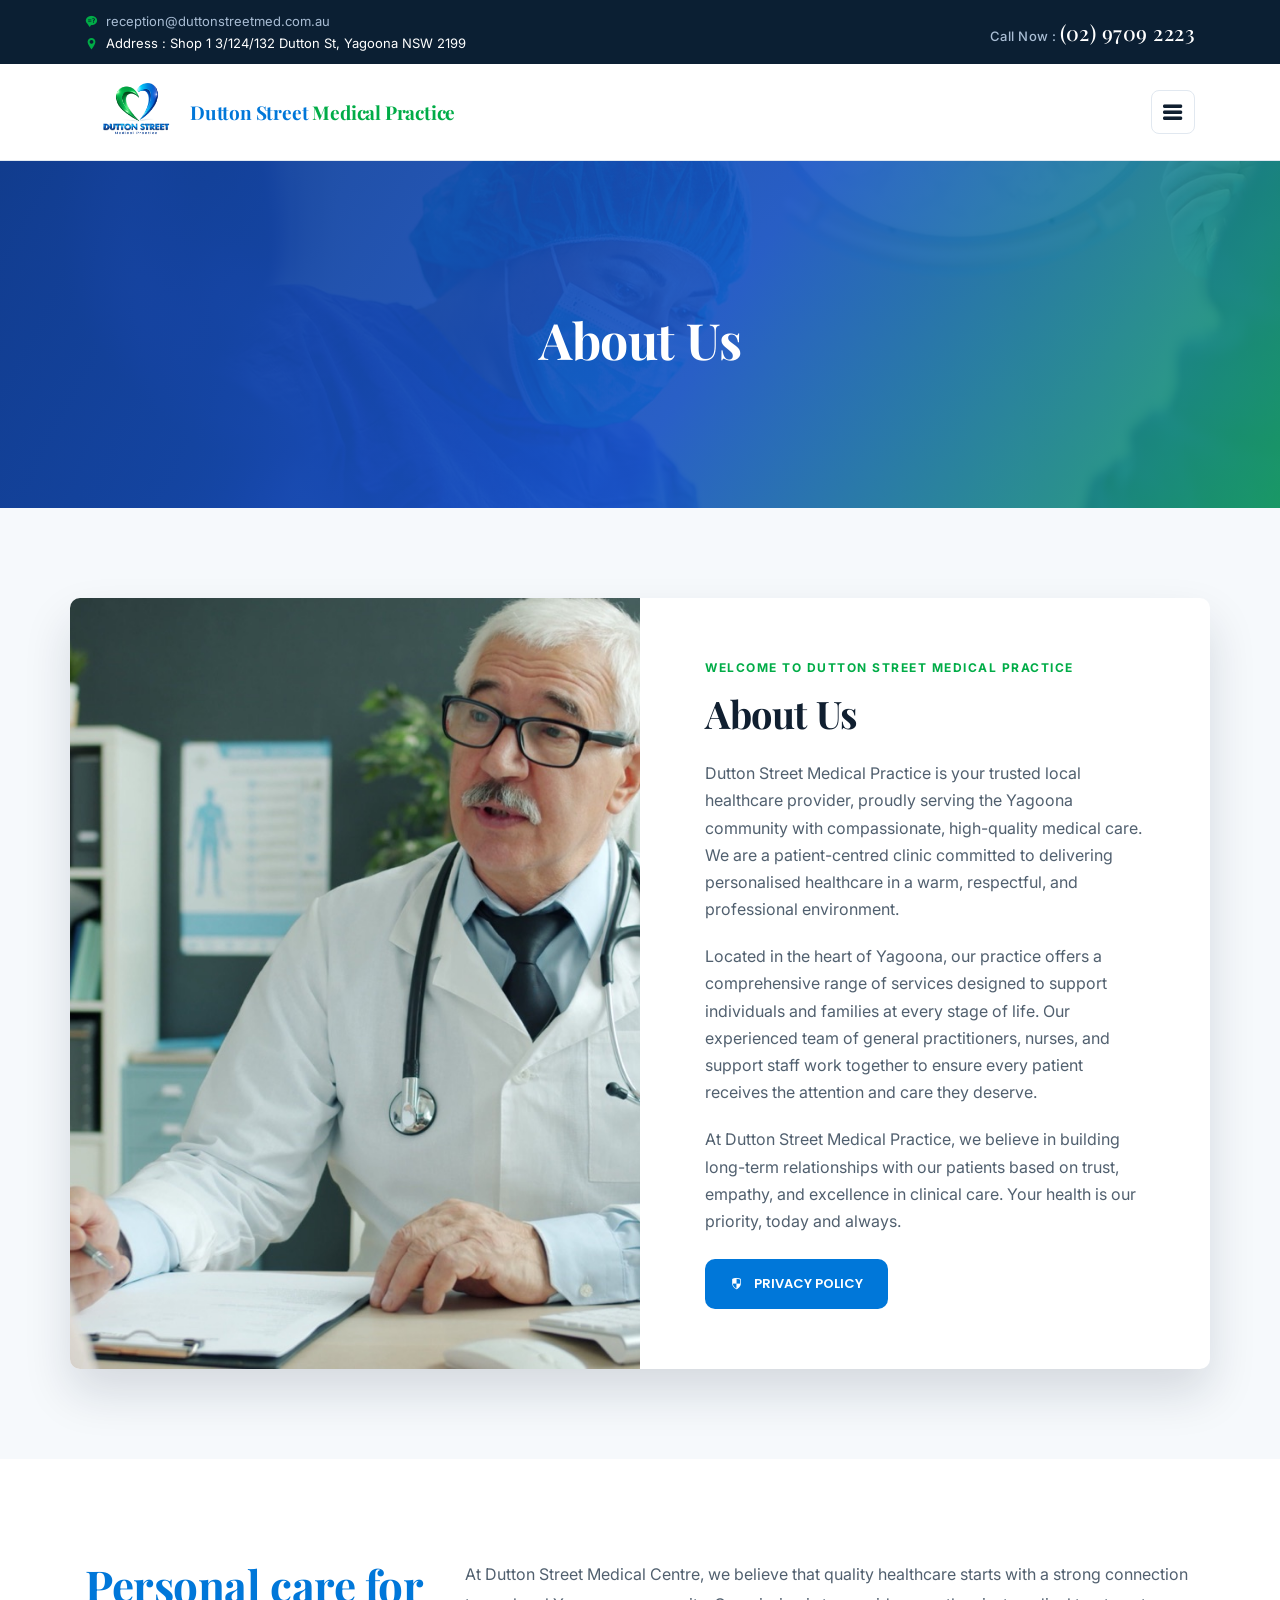
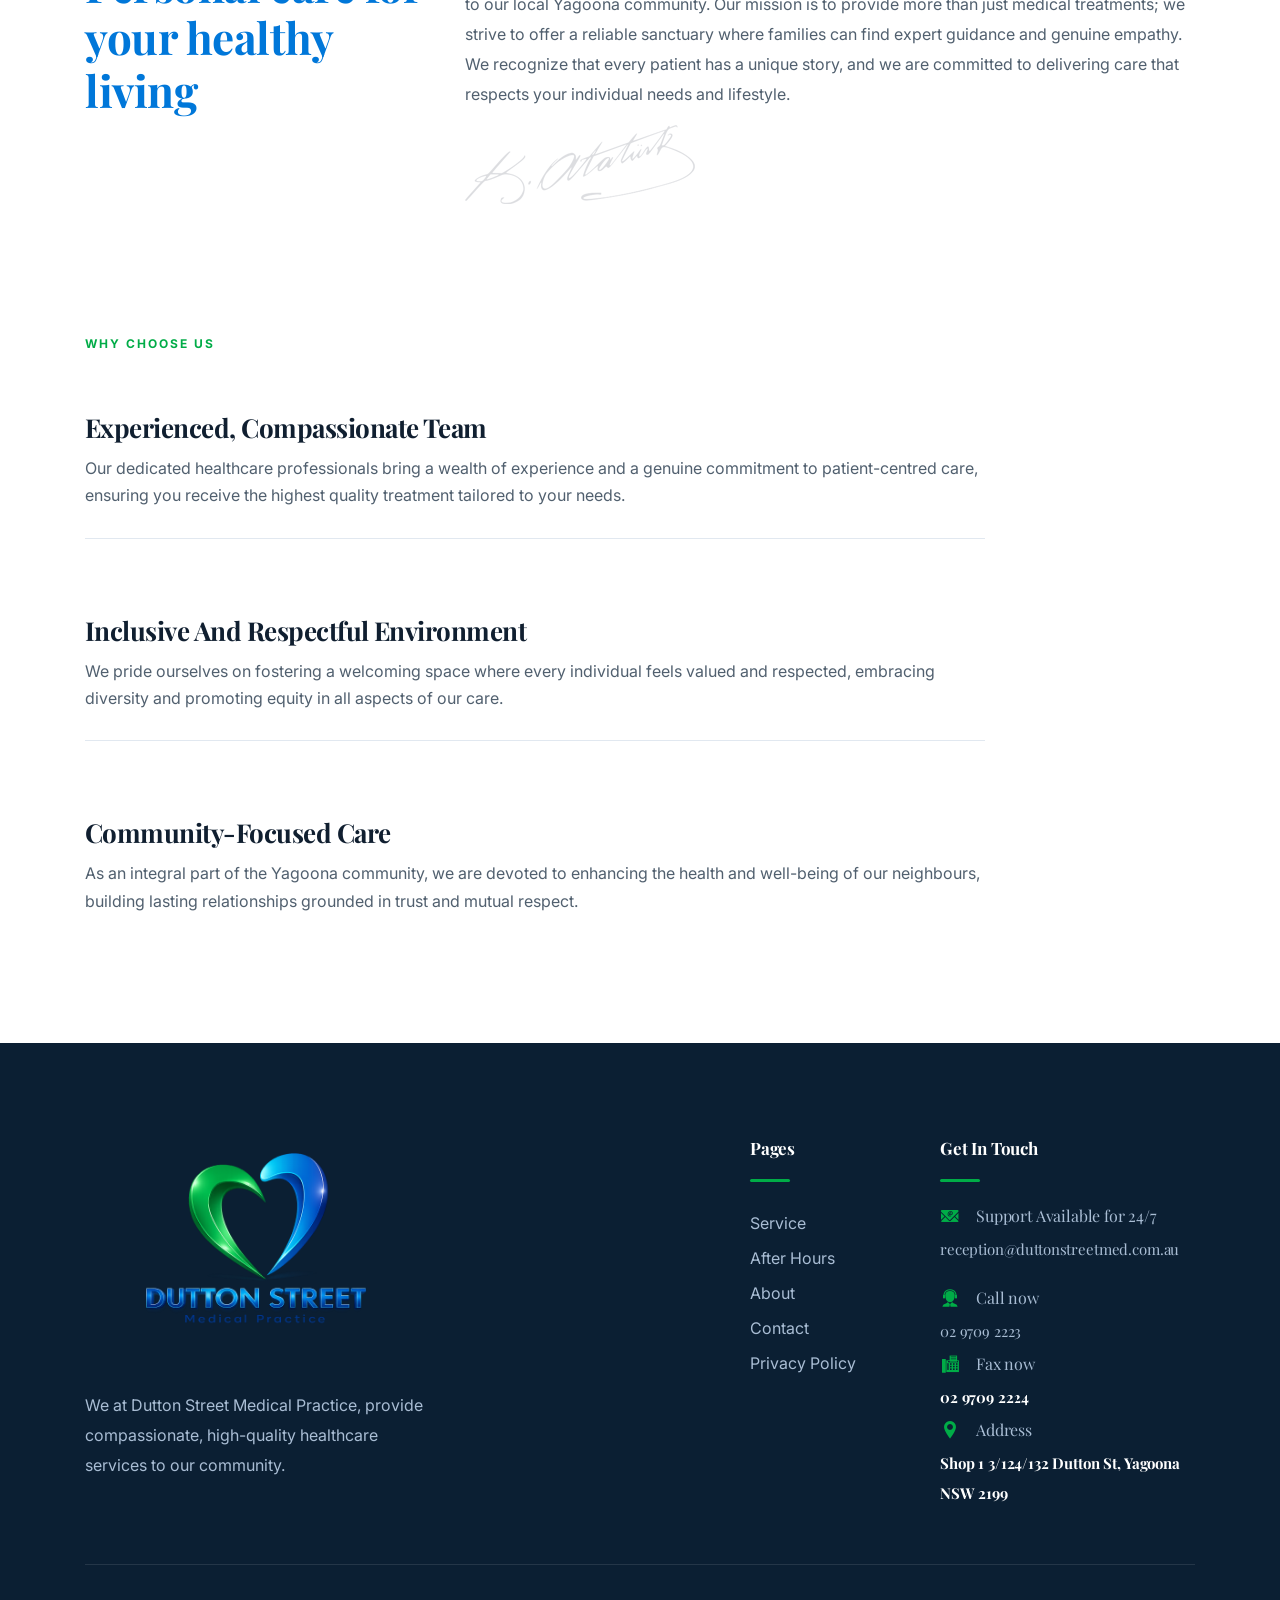
==== commit 29f4b40c: "Add dark/light theme, Arabic/RTL translation, and update weekend hours - New Auto/Light/Dark theme t" ====
--- a/about.html
+++ b/about.html
@@ -2,7 +2,32 @@
 <html lang="zxx">
 <head>
   <meta http-equiv="Content-Type" content="text/html; charset=UTF-8">
+  <script>
+(function () {
+  var KEY = 'dsmp-theme-preference';
+  try {
+    var pref = localStorage.getItem(KEY);
+    if (pref !== 'light' && pref !== 'dark' && pref !== 'auto') { pref = 'auto'; }
+    var theme = pref;
+    if (pref === 'auto') {
+      var hour = new Date().getHours();
+      theme = (hour >= 6 && hour < 18) ? 'light' : 'dark';
+    }
+    document.documentElement.setAttribute('data-theme', theme);
+  } catch (e) {}
+})();
+  </script>
   <meta name="viewport" content="width=device-width, initial-scale=1">
+  <script>
+(function () {
+  try {
+    var lang = localStorage.getItem('dsmp-language');
+    if (lang !== 'ar') { lang = 'en'; }
+    document.documentElement.setAttribute('lang', lang);
+    document.documentElement.setAttribute('dir', lang === 'ar' ? 'rtl' : 'ltr');
+  } catch (e) {}
+})();
+  </script>
   <meta name="description" content="About Dutton Street Medical Practice &mdash; a patient-centred, 100% bulk billing GP clinic proudly serving the Yagoona community.">
 
   <title>About | Dutton Street Medical Practice</title>
@@ -18,6 +43,7 @@
   <meta property="og:description" content="A patient-centred, 100% bulk billing GP clinic proudly serving the Yagoona community.">
   <meta property="og:image" content="images/favicon-180.png">
   <meta name="twitter:card" content="summary">
+  <link rel="canonical" href="https://duttonstmed.com.au/about.html">
 
   <!-- bootstrap.min css -->
   <link rel="stylesheet" href="plugins/bootstrap/css/bootstrap.min.css">
@@ -39,21 +65,23 @@
 
 <body id="top">
 
+<div class="lang-disclaimer">هذه الترجمة العربية آلية وقد تحتوي على أخطاء. للحصول على معلومات دقيقة، يُرجى التواصل معنا هاتفياً أو التحقق من النسخة الإنجليزية من الموقع.</div>
+
 <header>
 	<div class="header-top-bar">
 		<div class="container">
 			<div class="row align-items-center">
 				<div class="col-lg-6">
 					<ul class="top-bar-info list-inline-item pl-0 mb-0">
-						<li class="list-inline-item"><a href="mailto:reception@duttonstreetmed.com.au" data-content-attr="href:contact_email_href"><i class="icofont-support-faq mr-2"></i><span data-content-key="contact_email">reception@duttonstreetmed.com.au</span></a></li>
-						<li class="list-inline-item"><i class="icofont-location-pin mr-2"></i>Address : <span data-content-key="contact_address">Shop 1 3/124/132 Dutton St, Yagoona NSW 2199</span></li>
+						<li class="list-inline-item"><a href="mailto:reception@duttonstreetmed.com.au" data-content-attr="href:contact_email_href"><i class="icofont-support-faq mr-2"></i><span data-content-key="contact_email" data-i18n="contact_email">reception@duttonstreetmed.com.au</span></a></li>
+						<li class="list-inline-item"><i class="icofont-location-pin mr-2"></i><span data-i18n="topbar_address_label">Address : </span><span data-content-key="contact_address" data-i18n="contact_address">Shop 1 3/124/132 Dutton St, Yagoona NSW 2199</span></li>
 					</ul>
 				</div>
 				<div class="col-lg-6">
 					<div class="text-lg-right top-right-bar mt-2 mt-lg-0">
 						<a href="tel:+61297092223" data-content-attr="href:contact_phone_href">
-								<span>Call Now : </span>
-								<span class="h4" data-content-key="contact_phone">(02) 9709 2223 </span>
+								<span data-i18n="topbar_call_now">Call Now : </span>
+								<span class="h4" data-content-key="contact_phone" data-i18n="contact_phone">(02) 9709 2223 </span>
 							</a>
 					</div>
 				</div>
@@ -64,7 +92,7 @@
   <div class="container">
     <a class="navbar-brand" href="index.html" style="display: flex; align-items: center;">
       
-      <img src="images/DSLogo.svg" alt="Logo" class="img-fluid" style="height:80px;">
+      <img src="images/DSLogo.svg" alt="Dutton Street Medical Practice logo" class="img-fluid" style="height:80px;">
       
       <h1 style="margin-left: 0px; margin-bottom: 0; font-size: 22px;">
        <span style="color: #0077d9;">Dutton Street</span> <span style="color: #00ac47;">Medical Practice</span>
@@ -80,17 +108,47 @@
 		  <div class="collapse navbar-collapse" id="navbarmain">
 				<ul class="navbar-nav ml-auto">
   <li class="nav-item">
-    <a class="nav-link" href="index.html">Home</a>
+    <a class="nav-link" href="index.html"><span data-i18n="nav_home">Home</span></a>
   </li>
-  <li class="nav-item "> <a class="nav-link" href="service.html">Services</a>
+  <li class="nav-item "> <a class="nav-link" href="service.html"><span data-i18n="nav_services">Services</span></a>
   </li>
-  <li class="nav-item"><a class="nav-link" href="afterhours.html">After Hours</a></li>
-  <li class="nav-item"><a class="nav-link" href="ourmission.html">Our Mission</a></li>
-  <li class="nav-item active"><a class="nav-link" href="about.html">About</a></li>
-  <li class="nav-item"><a class="nav-link" href="contact.html">Contact</a></li>
+  <li class="nav-item"><a class="nav-link" href="ourmission.html"><span data-i18n="nav_mission">Our Mission</span></a></li>
+  <li class="nav-item active"><a class="nav-link" href="about.html"><span data-i18n="nav_about">About</span></a></li>
+  <li class="nav-item"><a class="nav-link" href="contact.html"><span data-i18n="nav_contact">Contact</span></a></li>
+  <li class="nav-item"><a class="nav-link" href="afterhours.html"><span data-i18n="nav_afterhours">After Hours</span></a></li>
 </ul>
 		<div class="btn-container ml-lg-3">
-						<a href="#" data-toggle="modal" data-target="#bookingModal" class="btn btn-main-2 btn-icon btn-round-full">Book Appointment<i class="icofont-simple-right ml-1  "></i></a>
+						<a href="#" data-toggle="modal" data-target="#bookingModal" class="btn btn-main-2 btn-icon btn-round-full"><span data-i18n="nav_book_appointment">Book Appointment</span><i class="icofont-simple-right ml-1  "></i></a>
+					<div class="theme-toggle" id="theme-toggle">
+						<button type="button" class="theme-toggle-btn" id="theme-toggle-btn" aria-haspopup="true" aria-expanded="false" aria-label="Change theme">
+							<i class="theme-toggle-icon icofont-sun" data-theme-icon aria-hidden="true"></i>
+						</button>
+						<div class="theme-toggle-menu" id="theme-toggle-menu" role="menu">
+							<button type="button" class="theme-toggle-option" data-theme-option="auto" role="menuitemradio" aria-checked="false">
+								<i class="icofont-settings" aria-hidden="true"></i> <span data-i18n="theme_auto">Auto</span>
+							</button>
+							<button type="button" class="theme-toggle-option" data-theme-option="light" role="menuitemradio" aria-checked="false">
+								<i class="icofont-sun" aria-hidden="true"></i> <span data-i18n="theme_light">Light</span>
+							</button>
+							<button type="button" class="theme-toggle-option" data-theme-option="dark" role="menuitemradio" aria-checked="false">
+								<i class="icofont-moon" aria-hidden="true"></i> <span data-i18n="theme_dark">Dark</span>
+							</button>
+						</div>
+					</div>
+					<div class="lang-toggle" id="lang-toggle">
+						<button type="button" class="lang-toggle-btn" id="lang-toggle-btn" aria-haspopup="true" aria-expanded="false" aria-label="Change language">
+							<i class="icofont-globe" aria-hidden="true"></i>
+							<span data-lang-label>EN</span>
+						</button>
+						<div class="lang-toggle-menu" id="lang-toggle-menu" role="menu">
+							<button type="button" class="lang-toggle-option" data-lang-option="en" role="menuitemradio" aria-checked="true">
+								<span data-i18n="lang_english">English</span>
+							</button>
+							<button type="button" class="lang-toggle-option" data-lang-option="ar" role="menuitemradio" aria-checked="false">
+								العربية
+							</button>
+						</div>
+					</div>
 					</div>
 		  </div>
 		</div>
@@ -104,7 +162,7 @@
       <div class="col-md-12">
         <div class="block text-center">
           
-          <h1 class="text-capitalize mb-5 text-lg">About Us</h1>
+          <h1 class="text-capitalize mb-5 text-lg" data-i18n="about_page_title">About Us</h1>
 
           <!-- <ul class="list-inline breadcumb-nav">
             <li class="list-inline-item"><a href="index.html" class="text-white">Home</a></li>
@@ -124,26 +182,26 @@
         <div class="row align-items-stretch about-ums-card">
             <div class="col-lg-6 p-0">
                 <div class="about-ums-img-container">
-                    <img src="images/about/about-2.jpg" alt="Doctor consulting with a patient" class="img-fluid about-ums-img">
+                    <img loading="lazy" src="images/about/about-2.jpg" alt="Doctor consulting with a patient" class="img-fluid about-ums-img">
                 </div>
             </div>
 
             <div class="col-lg-6">
                 <div class="about-ums-content">
-                    <span class="text-uppercase about-ums-subtitle">Welcome to Dutton Street Medical Practice</span>
-                    <h2 class="about-ums-title mb-4">About Us</h2>
-                    
+                    <span class="text-uppercase about-ums-subtitle" data-i18n="about_welcome_label">Welcome to Dutton Street Medical Practice</span>
+                    <h2 class="about-ums-title mb-4" data-i18n="about_page_title">About Us</h2>
+
                     <div class="about-ums-text">
-                        <p>Dutton Street Medical Practice is your trusted local healthcare provider, proudly serving the Yagoona community with compassionate, high-quality medical care. We are a patient-centred clinic committed to delivering personalised healthcare in a warm, respectful, and professional environment.</p>
-                        
-                        <p>Located in the heart of Yagoona, our practice offers a comprehensive range of services designed to support individuals and families at every stage of life. Our experienced team of general practitioners, nurses, and support staff work together to ensure every patient receives the attention and care they deserve.</p>
-                        
-                        <p>At Dutton Street Medical Practice, we believe in building long-term relationships with our patients based on trust, empathy, and excellence in clinical care. Your health is our priority, today and always.</p>
+                        <p data-i18n="about_ums_p1">Dutton Street Medical Practice is your trusted local healthcare provider, proudly serving the Yagoona community with compassionate, high-quality medical care. We are a patient-centred clinic committed to delivering personalised healthcare in a warm, respectful, and professional environment.</p>
+
+                        <p data-i18n="about_ums_p2">Located in the heart of Yagoona, our practice offers a comprehensive range of services designed to support individuals and families at every stage of life. Our experienced team of general practitioners, nurses, and support staff work together to ensure every patient receives the attention and care they deserve.</p>
+
+                        <p data-i18n="about_ums_p3">At Dutton Street Medical Practice, we believe in building long-term relationships with our patients based on trust, empathy, and excellence in clinical care. Your health is our priority, today and always.</p>
                     </div>
 
                     <div class="about-ums-buttons mt-4">
                         <a href="privacy-policy.html" class="btn about-ums-btn">
-                            <i class="icofont-shield-alt mr-2"></i> PRIVACY POLICY
+                            <i class="icofont-shield-alt mr-2"></i> <span data-i18n="footer_privacy">PRIVACY POLICY</span>
                         </a>
                     </div>
                 </div>
@@ -156,11 +214,11 @@
 	<div class="container">
 		<div class="row">
 			<div class="col-lg-4">
-				<h2 class="title-color">Personal care for your healthy living</h2>
+				<h2 class="title-color" data-i18n="about_page2_heading">Personal care for your healthy living</h2>
 			</div>
 			<div class="col-lg-8">
-				<p>At Dutton Street Medical Centre, we believe that quality healthcare starts with a strong connection to our local Yagoona community. Our mission is to provide more than just medical treatments; we strive to offer a reliable sanctuary where families can find expert guidance and genuine empathy. We recognize that every patient has a unique story, and we are committed to delivering care that respects your individual needs and lifestyle.</p>
-				<img src="images/about/sign.png" alt="" class="img-fluid">
+				<p data-i18n="about_page2_text">At Dutton Street Medical Centre, we believe that quality healthcare starts with a strong connection to our local Yagoona community. Our mission is to provide more than just medical treatments; we strive to offer a reliable sanctuary where families can find expert guidance and genuine empathy. We recognize that every patient has a unique story, and we are committed to delivering care that respects your individual needs and lifestyle.</p>
+				<img loading="lazy" src="images/about/sign.png" alt="" class="img-fluid">
 			</div>
 		</div>
 	</div>
@@ -172,21 +230,21 @@
         <div class="row">
             <div class="col-lg-12">
                 <div class="choose-ums-content">
-                    <span class="text-uppercase choose-ums-subtitle">Why Choose Us</span>
-                    
+                    <span class="text-uppercase choose-ums-subtitle" data-i18n="choose_label">Why Choose Us</span>
+
                     <div class="choose-ums-item mb-5">
-                        <h2 class="choose-ums-title">Experienced, Compassionate Team</h2>
-                        <p class="choose-ums-text">Our dedicated healthcare professionals bring a wealth of experience and a genuine commitment to patient-centred care, ensuring you receive the highest quality treatment tailored to your needs.</p>
+                        <h2 class="choose-ums-title" data-i18n="choose1_title">Experienced, Compassionate Team</h2>
+                        <p class="choose-ums-text" data-i18n="choose1_text">Our dedicated healthcare professionals bring a wealth of experience and a genuine commitment to patient-centred care, ensuring you receive the highest quality treatment tailored to your needs.</p>
                     </div>
 
                     <div class="choose-ums-item mb-5">
-                        <h2 class="choose-ums-title">Inclusive And Respectful Environment</h2>
-                        <p class="choose-ums-text">We pride ourselves on fostering a welcoming space where every individual feels valued and respected, embracing diversity and promoting equity in all aspects of our care.</p>
+                        <h2 class="choose-ums-title" data-i18n="choose2_title">Inclusive And Respectful Environment</h2>
+                        <p class="choose-ums-text" data-i18n="choose2_text">We pride ourselves on fostering a welcoming space where every individual feels valued and respected, embracing diversity and promoting equity in all aspects of our care.</p>
                     </div>
 
                     <div class="choose-ums-item">
-                        <h2 class="choose-ums-title">Community-Focused Care</h2>
-                        <p class="choose-ums-text">As an integral part of the Yagoona community, we are devoted to enhancing the health and well-being of our neighbours, building lasting relationships grounded in trust and mutual respect.</p>
+                        <h2 class="choose-ums-title" data-i18n="choose3_title">Community-Focused Care</h2>
+                        <p class="choose-ums-text" data-i18n="choose3_text">As an integral part of the Yagoona community, we are devoted to enhancing the health and well-being of our neighbours, building lasting relationships grounded in trust and mutual respect.</p>
                     </div>
                 </div>
             </div>
@@ -210,7 +268,7 @@
 		<div class="row">
 			<div class="col-lg-3 col-md-6 col-sm-6">
 				<div class="team-block mb-5 mb-lg-0">
-					<img src="images/team/1.jpg" alt="" class="img-fluid w-100">
+					<img loading="lazy" src="images/team/1.jpg" alt="" class="img-fluid w-100">
 
 					<div class="content">
 						<h4 class="mt-4 mb-0"><a href="doctor-single.html">John Marshal</a></h4>
@@ -221,7 +279,7 @@
 
 			<div class="col-lg-3 col-md-6 col-sm-6">
 				<div class="team-block mb-5 mb-lg-0">
-					<img src="images/team/2.jpg" alt="" class="img-fluid w-100">
+					<img loading="lazy" src="images/team/2.jpg" alt="" class="img-fluid w-100">
 
 					<div class="content">
 						<h4 class="mt-4 mb-0"><a href="doctor-single.html">Marshal Root</a></h4>
@@ -232,7 +290,7 @@
 
 			<div class="col-lg-3 col-md-6 col-sm-6">
 				<div class="team-block mb-5 mb-lg-0">
-					<img src="images/team/3.jpg" alt="" class="img-fluid w-100">
+					<img loading="lazy" src="images/team/3.jpg" alt="" class="img-fluid w-100">
 
 					<div class="content">
 						<h4 class="mt-4 mb-0"><a href="doctor-single.html">Siamon john</a></h4>
@@ -242,7 +300,7 @@
 			</div>
 			<div class="col-lg-3 col-md-6 col-sm-6">
 				<div class="team-block">
-					<img src="images/team/4.jpg" alt="" class="img-fluid w-100">
+					<img loading="lazy" src="images/team/4.jpg" alt="" class="img-fluid w-100">
 
 					<div class="content">
 						<h4 class="mt-4 mb-0"><a href="doctor-single.html">Rishat Ahmed</a></h4>
@@ -337,9 +395,9 @@
 			<div class="col-lg-4 mr-auto col-sm-6">
 				<div class="widget mb-5 mb-lg-0">
 					<div class="logo mb-4">
-						<img src="images/DSLogo.svg" alt="" class="img-fluid">
-					</div>
-					<p>We at Dutton Street Medical Practice, provide compassionate, high-quality healthcare services to our community.</p>
+						<img loading="lazy" src="images/DSLogo.svg" alt="Dutton Street Medical Practice logo" class="img-fluid">
+					</div>
+					<p data-i18n="footer_tagline">We at Dutton Street Medical Practice, provide compassionate, high-quality healthcare services to our community.</p>
 <!--
 					<ul class="list-inline footer-socials mt-4">
 						<li class="list-inline-item"><a href="https://www.facebook.com/themefisher"><i class="icofont-facebook"></i></a></li>
@@ -352,15 +410,15 @@
 
 			<div class="col-lg-2 col-md-6 col-sm-6">
 				<div class="widget mb-5 mb-lg-0">
-					<h4 class="text-capitalize mb-3">Pages</h4>
+					<h4 class="text-capitalize mb-3" data-i18n="footer_pages_heading">Pages</h4>
 					<div class="divider mb-4"></div>
 
 					<ul class="list-unstyled footer-menu lh-35">
-						<li><a href="service.html">Service </a></li>
-						<li><a href="afterhours.html">After Hours</a></li>
-						<li><a href="about.html">About</a></li>
-						<li><a href="contact.html">Contact</a></li>
-						<li><a href="privacy-policy.html">Privacy Policy</a></li>
+						<li><a href="service.html"><span data-i18n="footer_nav_service">Service </span></a></li>
+						<li><a href="afterhours.html"><span data-i18n="nav_afterhours">After Hours</span></a></li>
+						<li><a href="about.html"><span data-i18n="nav_about">About</span></a></li>
+						<li><a href="contact.html"><span data-i18n="nav_contact">Contact</span></a></li>
+						<li><a href="privacy-policy.html"><span data-i18n="footer_privacy">Privacy Policy</span></a></li>
 
 					</ul>
 				</div>
@@ -370,37 +428,37 @@
 
 			<div class="col-lg-3 col-md-6 col-sm-6">
 				<div class="widget widget-contact mb-5 mb-lg-0">
-					<h4 class="text-capitalize mb-3">Get in Touch</h4>
+					<h4 class="text-capitalize mb-3" data-i18n="footer_get_in_touch">Get in Touch</h4>
 					<div class="divider mb-4"></div>
 					<div class="footer-contact-block mb-4">
 						<div class="icon d-flex align-items-center">
 							<i class="icofont-email mr-3"></i>
-							<span class="h6 mb-0">Support Available for 24/7</span>
+							<span class="h6 mb-0" data-i18n="footer_support_247">Support Available for 24/7</span>
 						</div>
-						<h4 class="mt-2"><a href="mailto:reception@duttonstreetmed.com.au" data-content-attr="href:contact_email_href"><span data-content-key="contact_email">reception@duttonstreetmed.com.au</span></a></h4>
+						<h4 class="mt-2"><a href="mailto:reception@duttonstreetmed.com.au" data-content-attr="href:contact_email_href"><span data-content-key="contact_email" data-i18n="contact_email">reception@duttonstreetmed.com.au</span></a></h4>
 					</div>
 
 					<div class="footer-contact-block">
 						<div class="icon d-flex align-items-center">
 							<i class="icofont-support mr-3"></i>
-							<span class="h6 mb-0">Call now</span>
+							<span class="h6 mb-0" data-i18n="footer_call_now">Call now</span>
 						</div>
-						<h4 class="mt-2"><a href="tel:+61297092223" data-content-attr="href:contact_phone_href"><span data-content-key="contact_phone">02 9709 2223</span></a></h4>
+						<h4 class="mt-2"><a href="tel:+61297092223" data-content-attr="href:contact_phone_href"><span data-content-key="contact_phone" data-i18n="contact_phone">02 9709 2223</span></a></h4>
 					</div>
 						<div class="footer-contact-block">
 						<div class="icon d-flex align-items-center">
 							<i class="icofont-fax mr-3"></i>
-							<span class="h6 mb-0">Fax now</span>
+							<span class="h6 mb-0" data-i18n="footer_fax_now">Fax now</span>
 						</div>
-						<h4 class="mt-2" data-content-key="contact_fax">02 9709 2224</h4>
+						<h4 class="mt-2" data-content-key="contact_fax" data-i18n="contact_fax">02 9709 2224</h4>
 					</div>
 
 						<div class="footer-contact-block">
 						<div class="icon d-flex align-items-center">
 							<i class="icofont-location-pin mr-3"></i>
-							<span class="h6 mb-0">Address </span>
+							<span class="h6 mb-0" data-i18n="footer_address_label">Address </span>
 						</div>
-						<h4 class="mt-2" data-content-key="contact_address">Shop 1 3/124/132 Dutton St, Yagoona NSW 2199</h4>
+						<h4 class="mt-2" data-content-key="contact_address" data-i18n="contact_address">Shop 1 3/124/132 Dutton St, Yagoona NSW 2199</h4>
 					</div>
 				</div>
 			</div>
@@ -434,18 +492,18 @@
   <div class="modal-dialog modal-dialog-centered" role="document">
     <div class="modal-content booking-modal-content">
       <div class="modal-header">
-        <h5 class="modal-title" id="bookingModalLabel">Book an Appointment</h5>
+        <h5 class="modal-title" id="bookingModalLabel" data-i18n="modal_title">Book an Appointment</h5>
         <button type="button" class="close" data-dismiss="modal" aria-label="Close">
           <span aria-hidden="true">&times;</span>
         </button>
       </div>
       <div class="modal-body">
-        <p class="mb-4">Choose how you'd like to book online:</p>
+        <p class="mb-4" data-i18n="modal_intro">Choose how you'd like to book online:</p>
         <div class="booking-modal-options">
           <a href="https://www.hotdoc.com.au/medical-centres/yagoona-NSW-2199/dutton-street-medical-centre/doctors" target="_blank" rel="noopener" class="booking-modal-option">
             <span class="booking-method-icon"><i class="icofont-calendar"></i></span>
             <span>
-              <span class="booking-method-title">Book via HotDoc</span>
+              <span class="booking-method-title" data-i18n="modal_hotdoc_title">Book via HotDoc</span>
               <span class="booking-method-sub">hotdoc.com.au</span>
             </span>
             <i class="icofont-simple-right ml-auto"></i>
@@ -453,7 +511,7 @@
           <a href="https://healthengine.com.au/medical-centre/nsw/yagoona/dutton-street-medical-centre/s62282" target="_blank" rel="noopener" class="booking-modal-option">
             <span class="booking-method-icon"><i class="icofont-calendar"></i></span>
             <span>
-              <span class="booking-method-title">Book via HealthEngine</span>
+              <span class="booking-method-title" data-i18n="modal_healthengine_title">Book via HealthEngine</span>
               <span class="booking-method-sub">healthengine.com.au</span>
             </span>
             <i class="icofont-simple-right ml-auto"></i>
@@ -477,18 +535,19 @@
     <!-- Bootstrap 4.3.2 -->
     <script src="plugins/bootstrap/js/popper.js"></script>
     <script src="plugins/bootstrap/js/bootstrap.min.js"></script>
-    <script src="plugins/counterup/jquery.easing.js"></script>
     <!-- Slick Slider -->
     <script src="plugins/slick-carousel/slick/slick.min.js"></script>
     <!-- Counterup -->
     <script src="plugins/counterup/jquery.waypoints.min.js"></script>
     
-    <script src="plugins/shuffle/shuffle.min.js"></script>
     <script src="plugins/counterup/jquery.counterup.min.js"></script>
 
     <script src="js/script.js"></script>
     <script src="js/contact.js"></script>
     <script src="js/content.js"></script>
+    <script src="js/theme.js"></script>
+    <script src="js/i18n-ar.js"></script>
+    <script src="js/i18n.js"></script>
 
   </body>
   </html>
--- a/css/style.css
+++ b/css/style.css
@@ -8,6 +8,7 @@
 
 */
 @import url("https://fonts.googleapis.com/css2?family=Inter:wght@400;500;600;700&family=Poppins:wght@600;700;800&family=Playfair+Display:ital,wght@0,600;0,700;1,500;1,600&display=swap");
+@import url("https://fonts.googleapis.com/css2?family=Cairo:wght@400;500;600;700;800&display=swap");
 
 :root {
   --primary: #0077d9;
@@ -22,6 +23,8 @@
   --body-muted: #51606f;
   --muted: #7a8290;
   --bg-soft: #f6f9fc;
+  --surface: #ffffff;
+  --body-bg: #ffffff;
   --border-soft: #e1e8f0;
   --footer-bg: #0b1f33;
   --footer-text: #a9bdd4;
@@ -31,11 +34,35 @@
   --shadow-md: 0 8px 24px rgba(16, 31, 48, 0.08);
   --shadow-lg: 0 24px 48px rgba(16, 31, 48, 0.14);
   --font-serif: "Playfair Display", serif;
+  color-scheme: light;
+}
+
+/* Dark mode: only the neutral "canvas" (page/section/card backgrounds,
+   borders, body/heading text) changes. Brand colors (--primary, --accent,
+   --footer-bg, etc.) stay the same in both modes on purpose, so the site's
+   identity doesn't shift — only legibility and surface depth do. */
+:root[data-theme="dark"] {
+  --ink: #eef2f7;
+  --body-muted: #b7c2d0;
+  --muted: #8a97a8;
+  --bg-soft: #121b2b;
+  --surface: #17212f;
+  --body-bg: #0d1420;
+  --border-soft: #2a3a4e;
+  --shadow-sm: 0 1px 3px rgba(0, 0, 0, 0.3);
+  --shadow-md: 0 8px 24px rgba(0, 0, 0, 0.35);
+  --shadow-lg: 0 24px 48px rgba(0, 0, 0, 0.45);
+  color-scheme: dark;
 }
 
 html {
   overflow-x: hidden;
-
+  scroll-behavior: smooth;
+  background: var(--body-bg);
+}
+
+section[id] {
+  scroll-margin-top: 150px;
 }
 
 /* --- Appointment & Working Hours Styling --- */
@@ -48,7 +75,7 @@
 }
 
 .info-card {
-    background: #ffffff;
+    background: var(--surface);
     padding: 44px 40px;
     border-radius: var(--radius-lg);
     box-shadow: var(--shadow-lg);
@@ -136,6 +163,8 @@
   color: var(--body-muted);
   font-weight: 400;
   overflow-wrap: break-word;
+  background: var(--body-bg);
+  transition: background-color 0.25s ease, color 0.25s ease;
 }
 
 img, iframe {
@@ -296,7 +325,7 @@
 .btn-white {
   background: #fff;
   border-color: #fff;
-  color: var(--ink);
+  color: #101f30;
 }
 
 .btn-white:hover {
@@ -421,7 +450,7 @@
 
 /* Links */
 a {
-  color: #222;
+  color: var(--ink);
   text-decoration: none;
   transition: all .35s ease;
 }
@@ -531,7 +560,7 @@
 }
 
 .navbar-brand img {
-  height: 54px !important;
+  height: 70px !important;
   flex-shrink: 0;
 }
 
@@ -541,7 +570,7 @@
 
 @media (max-width: 575.98px) {
   .navbar-brand img {
-    height: 40px !important;
+    height: 50px !important;
   }
 
   .navbar-brand h1 {
@@ -555,7 +584,7 @@
   position: sticky;
   top: 0;
   z-index: 999;
-  background: #fff;
+  background: var(--surface);
   box-shadow: 0 1px 0 var(--border-soft);
 }
 
@@ -577,12 +606,124 @@
 
 .navigation .btn-container {
   flex-shrink: 0;
+  display: flex;
+  align-items: center;
+  gap: 12px;
 }
 
 .navigation .btn-container .btn {
   white-space: nowrap;
   font-size: 0.8rem;
   padding: .7rem 1.4rem;
+}
+
+/* Theme toggle (Auto / Light / Dark) */
+.theme-toggle {
+  position: relative;
+  flex-shrink: 0;
+}
+
+.theme-toggle-btn {
+  display: flex;
+  align-items: center;
+  justify-content: center;
+  width: 42px;
+  height: 42px;
+  border-radius: 50%;
+  background: var(--bg-soft);
+  border: 1px solid var(--border-soft);
+  color: var(--ink);
+  cursor: pointer;
+  transition: background 0.2s ease, transform 0.2s ease, border-color 0.2s ease;
+}
+
+.theme-toggle-btn:hover {
+  background: var(--accent-50);
+  border-color: var(--accent);
+  transform: translateY(-1px);
+}
+
+.theme-toggle-btn:focus-visible {
+  outline: 2px solid var(--primary);
+  outline-offset: 2px;
+}
+
+.theme-toggle-icon {
+  font-size: 18px;
+  line-height: 1;
+  pointer-events: none;
+}
+
+.theme-toggle-menu {
+  position: absolute;
+  top: calc(100% + 10px);
+  right: 0;
+  min-width: 160px;
+  background: var(--surface);
+  border: 1px solid var(--border-soft);
+  border-radius: var(--radius-md);
+  box-shadow: var(--shadow-lg);
+  padding: 6px;
+  opacity: 0;
+  visibility: hidden;
+  transform: translateY(-6px);
+  transition: opacity 0.18s ease, transform 0.18s ease, visibility 0.18s;
+  z-index: 1050;
+}
+
+.theme-toggle-menu.is-open {
+  opacity: 1;
+  visibility: visible;
+  transform: translateY(0);
+}
+
+.theme-toggle-option {
+  display: flex;
+  align-items: center;
+  gap: 10px;
+  width: 100%;
+  background: transparent;
+  border: none;
+  border-radius: var(--radius-md);
+  padding: 9px 12px;
+  font-size: 14px;
+  font-weight: 600;
+  font-family: "Poppins", sans-serif;
+  color: var(--ink);
+  text-align: left;
+  cursor: pointer;
+  transition: background 0.15s ease;
+}
+
+.theme-toggle-option i {
+  font-size: 15px;
+  width: 18px;
+  text-align: center;
+  color: var(--muted);
+}
+
+.theme-toggle-option:hover {
+  background: var(--bg-soft);
+}
+
+.theme-toggle-option.is-active {
+  background: var(--accent-50);
+  color: var(--accent-dark);
+}
+
+.theme-toggle-option.is-active i {
+  color: var(--accent);
+}
+
+@media (max-width: 575.98px) {
+  .theme-toggle-btn {
+    width: 38px;
+    height: 38px;
+  }
+
+  .theme-toggle-icon {
+    font-size: 16px;
+  }
 }
 
 #navbarmain .nav-link::after {
@@ -620,7 +761,7 @@
 .dropdown .dropdown-menu {
   position: absolute;
   display: block;
-  background: #fff;
+  background: var(--surface);
   min-width: 240px;
   top: 130%;
   left: 0;
@@ -961,11 +1102,36 @@
 }
 
 .hero-info-card {
+  display: flex;
+  align-items: flex-start;
+  gap: 16px;
   background: rgba(255, 255, 255, 0.08);
   border: 1px solid rgba(255, 255, 255, 0.2);
   border-radius: var(--radius-md);
   padding: 20px 22px;
   backdrop-filter: blur(2px);
+}
+
+.hero-info-icon {
+  flex-shrink: 0;
+  width: 46px;
+  height: 46px;
+  border-radius: 50%;
+  background: rgba(255, 255, 255, 0.16);
+  display: flex;
+  align-items: center;
+  justify-content: center;
+  color: #fff;
+  font-size: 20px;
+}
+
+.hero-info-card.is-accent .hero-info-icon {
+  background: rgba(0, 172, 71, 0.4);
+  color: #eafff3;
+}
+
+.hero-info-text {
+  min-width: 0;
 }
 
 .hero-info-card .hero-info-label {
@@ -1070,7 +1236,7 @@
 
 .section.clients {
     padding: 56px 0;
-    background: #ffffff;
+    background: var(--surface);
     border-top: 1px solid var(--border-soft);
     border-bottom: 1px solid var(--border-soft);
 }
@@ -1093,17 +1259,14 @@
 }
 
 .client-thumb img {
-    max-height: 60px;
+    max-height: 72px;
     width: auto;
     object-fit: contain;
-    filter: grayscale(1);
-    opacity: 0.6;
-    transition: opacity 0.3s ease, filter 0.3s ease;
+    transition: transform 0.3s ease;
 }
 
 .client-thumb img:hover {
-    filter: grayscale(0);
-    opacity: 1;
+    transform: scale(1.05);
 }
 
 .features {
@@ -1114,7 +1277,7 @@
   flex-basis: 33.33%;
   margin: 0px 10px;
   padding: 40px 30px;
-  background-color: #fff;
+  background-color: var(--surface);
   border-radius: 15px 15px 15px 15px;
   box-shadow: 0px 0px 30px 0px rgba(0, 42, 106, 0.1);
 }
@@ -1178,7 +1341,7 @@
 }
 
 .service .service-item {
-  background: #fff;
+  background: var(--surface);
   padding: 34px 30px;
   border-radius: var(--radius-md);
   border: 1px solid var(--border-soft);
@@ -1574,7 +1737,7 @@
 
 .contact-block {
   text-align: center;
-  background: #fff;
+  background: var(--surface);
   border: 1px solid var(--border-soft);
   border-radius: var(--radius-lg);
   box-shadow: var(--shadow-sm);
@@ -2103,7 +2266,7 @@
 }
 
 .about-ums-card {
-    background: #ffffff;
+    background: var(--surface);
     border-radius: var(--radius-lg);
     overflow: hidden;
     box-shadow: var(--shadow-lg);
@@ -2164,7 +2327,7 @@
 /* Why Choose Us Section Styles */
 .choose-ums {
     padding: 30px 0 100px;
-    background-color: #ffffff;
+    background-color: var(--surface);
 }
 
 .choose-ums-subtitle {
@@ -2236,7 +2399,7 @@
 /* Our misson section */
 /* Custom UMS Styling for Dutton Street */
 .ums-card-wrapper {
-    background: #fff;
+    background: var(--surface);
     border-radius: var(--radius-lg);
     overflow: hidden;
     box-shadow: var(--shadow-lg);
@@ -2472,7 +2635,7 @@
 
 .service .service-item {
   border-left: 3px solid var(--primary);
-  background: #fff;
+  background: var(--surface);
 }
 
 .service .service-item:nth-child(even) {
@@ -2515,7 +2678,7 @@
   height: 44px;
   width: 44px;
   object-fit: contain;
-  background: #fff;
+  background: var(--surface);
   border-radius: 8px;
   padding: 4px;
 }
@@ -2657,9 +2820,15 @@
 
 /* Booking method modal (HotDoc / HealthEngine choice) */
 .booking-modal-content {
+  background: var(--surface);
   border: none;
   border-radius: var(--radius-lg);
   overflow: hidden;
+}
+
+.modal-header .close {
+  color: var(--ink);
+  text-shadow: none;
 }
 
 .booking-modal-content .modal-header {
@@ -2719,7 +2888,7 @@
 
 /* Find us section */
 .find-us-section {
-  background: #fff;
+  background: var(--surface);
 }
 
 .contact-icon-list li {
@@ -2787,7 +2956,7 @@
 }
 
 .opening-hours-header {
-  background: #fff;
+  background: var(--surface);
   padding: 18px 26px;
   font-weight: 700;
   color: var(--ink);
@@ -2833,7 +3002,7 @@
   padding: 18px 26px;
   font-size: 14px;
   color: var(--body-muted);
-  background: #fff;
+  background: var(--surface);
   border-top: 1px solid var(--border-soft);
 }
 
@@ -2843,7 +3012,7 @@
 }
 
 .enquiry-card {
-  background: #fff;
+  background: var(--surface);
   border-radius: var(--radius-lg);
   border: 1px solid var(--border-soft);
   box-shadow: var(--shadow-lg);
@@ -2869,7 +3038,7 @@
   height: auto;
   font-size: 15px;
   color: var(--ink);
-  background: #fff;
+  background: var(--surface);
 }
 
 .enquiry-form textarea.form-control {
@@ -2932,6 +3101,284 @@
   }
 }
 
+/* After Hours page theme - carries the hero's indigo/amber palette through the
+   rest of the page (checklist icons, "today" highlight, FAQ icons, and the
+   Contact section), scoped to .afterhours-theme so it never touches other pages. */
+.afterhours-theme .title-color {
+  color: #241a52;
+}
+
+[data-theme="dark"] .afterhours-theme .title-color {
+  color: #c9b8f5;
+}
+
+.afterhours-theme .about-check-list li i {
+  color: #d99e1f;
+}
+
+.afterhours-theme .opening-hours-table li.is-today {
+  background: rgba(240, 180, 41, 0.14);
+  border-left: 3px solid #d99e1f;
+}
+
+.afterhours-theme .after-hours-tag {
+  color: #d99e1f;
+}
+
+.afterhours-theme .info-icon-box {
+  background: rgba(240, 180, 41, 0.14);
+  color: #d99e1f;
+}
+
+.afterhours-theme .info-subtitle {
+  color: #d99e1f;
+}
+
+.afterhours-theme .faq-icon {
+  color: #d99e1f;
+}
+
+.afterhours-theme .book-now-section {
+  background: linear-gradient(135deg, #0b1230 0%, #241a52 50%, #0c3b3a 100%);
+}
+
+.afterhours-theme .booking-method-card.is-accent {
+  background: rgba(240, 180, 41, 0.22);
+  border-color: rgba(240, 180, 41, 0.5);
+}
+
+.afterhours-theme .booking-method-card.is-accent .booking-method-icon {
+  background: rgba(240, 180, 41, 0.35);
+}
+
+.afterhours-theme .widget .divider,
+.afterhours-theme .logo span {
+  background: #d99e1f;
+  color: #d99e1f;
+}
+
+.afterhours-theme .footer-contact-block i,
+.afterhours-theme .widget .footer-menu a:hover,
+.afterhours-theme .footer-contact-block h4 a:hover {
+  color: #d99e1f;
+}
+
+.afterhours-theme .footer {
+  background: var(--surface);
+  border-top: 1px solid var(--border-soft);
+}
+
+.afterhours-theme .footer h1,
+.afterhours-theme .footer h2,
+.afterhours-theme .footer h3,
+.afterhours-theme .footer h4,
+.afterhours-theme .footer h5,
+.afterhours-theme .footer h6,
+.afterhours-theme .logo h3,
+.afterhours-theme .footer-contact-block h4,
+.afterhours-theme .footer-contact-block h4 a,
+.afterhours-theme .footer .copyright a {
+  color: var(--ink);
+}
+
+.afterhours-theme .footer p,
+.afterhours-theme .widget .footer-menu a,
+.afterhours-theme .footer-contact-block span {
+  color: var(--body-muted);
+}
+
+.afterhours-theme .widget .footer-menu a:hover {
+  color: #d99e1f;
+}
+
+.afterhours-theme .backtop {
+  background: #d99e1f;
+}
+
+.afterhours-theme .backtop:hover {
+  background: #bf8a19;
+}
+
+.afterhours-theme .step-num {
+  display: flex;
+  align-items: center;
+  justify-content: center;
+  width: 36px;
+  height: 36px;
+  border-radius: 50%;
+  background: #241a52;
+  color: #f0c75e;
+  font-weight: 700;
+  font-family: "Poppins", sans-serif;
+  flex-shrink: 0;
+}
+
+/* After Hours "home" hero - fully distinct night theme, deliberately not sharing
+   .banner's background/colors so the page reads as its own site. */
+.afterhours-hero {
+  position: relative;
+  overflow: hidden;
+  min-height: 620px;
+  display: flex;
+  align-items: center;
+  padding: 100px 0;
+  background: linear-gradient(135deg, #0b1230 0%, #241a52 50%, #0c3b3a 100%);
+}
+
+.afterhours-hero .glow {
+  position: absolute;
+  border-radius: 50%;
+  filter: blur(70px);
+  pointer-events: none;
+  z-index: 1;
+}
+
+.afterhours-hero .glow-a {
+  width: 420px;
+  height: 420px;
+  top: -140px;
+  left: 4%;
+  background: radial-gradient(circle, rgba(240, 180, 41, 0.3) 0%, rgba(240, 180, 41, 0) 70%);
+  animation: heroGlowFloatA 18s ease-in-out infinite alternate;
+}
+
+.afterhours-hero .glow-b {
+  width: 500px;
+  height: 500px;
+  bottom: -200px;
+  right: 4%;
+  background: radial-gradient(circle, rgba(124, 92, 255, 0.35) 0%, rgba(124, 92, 255, 0) 70%);
+  animation: heroGlowFloatB 22s ease-in-out infinite alternate;
+}
+
+.afterhours-hero .container {
+  position: relative;
+  z-index: 3;
+}
+
+.afterhours-hero .block {
+  padding: 60px 0px 60px;
+}
+
+.afterhours-hero .block h1 {
+  font-size: 58px;
+  line-height: 1.15;
+  letter-spacing: -0.01em;
+  text-transform: none;
+  color: #fff;
+}
+
+.afterhours-hero .block > span.text-uppercase {
+  display: inline-flex;
+  align-items: center;
+  gap: 9px;
+  background: transparent;
+  border: 1px solid rgba(255, 255, 255, 0.4);
+  color: #ffe2a8;
+}
+
+.afterhours-hero .block > span.text-uppercase,
+.afterhours-hero .block h1,
+.afterhours-hero .block .hero-subtext,
+.afterhours-hero .block .hero-btn-group {
+  opacity: 0;
+  animation: heroFadeUp 0.8s cubic-bezier(0.22, 1, 0.36, 1) forwards;
+}
+
+.afterhours-hero .block > span.text-uppercase {
+  animation-delay: 0.1s;
+}
+
+.afterhours-hero .block h1 {
+  animation-delay: 0.24s;
+}
+
+.afterhours-hero .block .hero-subtext {
+  animation-delay: 0.42s;
+}
+
+.afterhours-hero .block .hero-btn-group {
+  animation-delay: 0.56s;
+}
+
+.afterhours-pulse-dot {
+  position: relative;
+  display: inline-block;
+  width: 7px;
+  height: 7px;
+  border-radius: 50%;
+  background: #f0b429;
+  flex-shrink: 0;
+}
+
+.afterhours-pulse-dot:before {
+  content: "";
+  position: absolute;
+  inset: -6px;
+  border-radius: 50%;
+  background: #f0b429;
+  animation: heroPulse 2.2s ease-out infinite;
+}
+
+.btn-amber {
+  background: #f0b429;
+  border-color: #f0b429;
+  color: #241a00;
+}
+
+.btn-amber:hover {
+  background: #d99e1f;
+  border-color: #d99e1f;
+  color: #241a00;
+  transform: translateY(-2px);
+}
+
+.hero-info-card.is-amber {
+  background: rgba(240, 180, 41, 0.16);
+  border-color: rgba(240, 180, 41, 0.4);
+}
+
+.hero-info-card.is-amber .hero-info-icon {
+  background: rgba(240, 180, 41, 0.3);
+}
+
+@media (max-width: 767px) {
+  .afterhours-hero .glow-a {
+    width: 260px;
+    height: 260px;
+  }
+
+  .afterhours-hero .glow-b {
+    width: 300px;
+    height: 300px;
+  }
+}
+
+@media (max-width: 991px) {
+  .afterhours-hero {
+    min-height: 450px;
+    padding: 60px 0;
+  }
+
+  .afterhours-hero .block {
+    padding: 0;
+    text-align: center;
+    max-width: 100%;
+  }
+
+  .afterhours-hero .block h1 {
+    font-size: 28px;
+    line-height: 1.3;
+  }
+
+  .afterhours-hero .block > span.text-uppercase {
+    font-size: 11px;
+    letter-spacing: 0.6px;
+    padding: 7px 14px;
+    white-space: normal;
+  }
+}
+
 /* After Hours hero: subtle floating glow + text entrance (scoped, does not affect other page-title heroes) */
 .hero-glow-section.bg-1 {
   background: none;
@@ -3105,7 +3552,7 @@
 }
 
 .faq-item {
-  background: #fff;
+  background: var(--surface);
   border: 1px solid var(--border-soft);
   border-radius: var(--radius-md);
   box-shadow: var(--shadow-sm);
@@ -3209,6 +3656,11 @@
 .navigation .navbar-toggler .icofont-navigation-menu {
   font-size: 22px;
   line-height: 1;
+  color: var(--ink);
+}
+
+.navigation .navbar-toggler {
+  border-color: var(--border-soft);
 }
 
 /* Section rhythm was a flat 100px top/bottom on every screen size, which
@@ -3292,7 +3744,7 @@
 }
 
 .payment-badge {
-  background: #fff;
+  background: var(--surface);
   border: 1px solid var(--border-soft);
   border-radius: var(--radius-md);
   padding: 20px 34px;
@@ -3408,6 +3860,18 @@
 .fund-ahm { color: #92278f; }
 .fund-cbhs { color: #1a1a1a; letter-spacing: 0.04em; }
 .fund-defence { color: #002664; font-size: 15px; }
+
+/* These three brand colors (navy, near-black) are illegible on a dark card
+   surface, so lighten just them for dark mode. Everything else above stays
+   the same brand color in both themes since it already has enough contrast. */
+[data-theme="dark"] .fund-dva,
+[data-theme="dark"] .fund-defence {
+  color: #6f9cf2;
+}
+
+[data-theme="dark"] .fund-cbhs {
+  color: #e8c547;
+}
 
 @media (max-width: 480px) {
   .payments-row {
@@ -3509,4 +3973,254 @@
     animation: none;
     opacity: 0;
   }
+}
+
+/* ==========================================================================
+   Language switcher (English / Arabic) + RTL support
+   ==========================================================================
+   Most of the site's layout is flexbox/grid-based, which already mirrors
+   itself automatically under dir="rtl" — no CSS needed for that part. What
+   doesn't auto-mirror is physical left/right spacing, accent borders, and
+   directional icons, which this block corrects. Scoped entirely under
+   [dir="rtl"] so English (the default) is completely untouched. */
+
+[dir="rtl"] body {
+  font-family: "Cairo", "Inter", sans-serif;
+}
+
+[dir="rtl"] h1, [dir="rtl"] .h1,
+[dir="rtl"] h2, [dir="rtl"] .h2,
+[dir="rtl"] h3, [dir="rtl"] .h3,
+[dir="rtl"] h4, [dir="rtl"] .h4,
+[dir="rtl"] h5, [dir="rtl"] .h5,
+[dir="rtl"] h6, [dir="rtl"] .h6 {
+  font-family: "Cairo", "Inter", sans-serif;
+  font-weight: 700;
+}
+
+/* Bootstrap's own margin/padding utility classes (mr-*, ml-*, pr-*, pl-*) are
+   used throughout the HTML for icon/text spacing — mirror all of them. */
+[dir="rtl"] .mr-0 { margin-right: 0 !important; margin-left: 0 !important; }
+[dir="rtl"] .mr-1 { margin-right: 0 !important; margin-left: .25rem !important; }
+[dir="rtl"] .mr-2 { margin-right: 0 !important; margin-left: .5rem !important; }
+[dir="rtl"] .mr-3 { margin-right: 0 !important; margin-left: 1rem !important; }
+[dir="rtl"] .mr-4 { margin-right: 0 !important; margin-left: 1.5rem !important; }
+[dir="rtl"] .mr-5 { margin-right: 0 !important; margin-left: 3rem !important; }
+[dir="rtl"] .ml-0 { margin-left: 0 !important; margin-right: 0 !important; }
+[dir="rtl"] .ml-1 { margin-left: 0 !important; margin-right: .25rem !important; }
+[dir="rtl"] .ml-2 { margin-left: 0 !important; margin-right: .5rem !important; }
+[dir="rtl"] .ml-3 { margin-left: 0 !important; margin-right: 1rem !important; }
+[dir="rtl"] .ml-4 { margin-left: 0 !important; margin-right: 1.5rem !important; }
+[dir="rtl"] .ml-5 { margin-left: 0 !important; margin-right: 3rem !important; }
+[dir="rtl"] .pr-0 { padding-right: 0 !important; padding-left: 0 !important; }
+[dir="rtl"] .pr-1 { padding-right: 0 !important; padding-left: .25rem !important; }
+[dir="rtl"] .pr-2 { padding-right: 0 !important; padding-left: .5rem !important; }
+[dir="rtl"] .pr-3 { padding-right: 0 !important; padding-left: 1rem !important; }
+[dir="rtl"] .pr-4 { padding-right: 0 !important; padding-left: 1.5rem !important; }
+[dir="rtl"] .pr-5 { padding-right: 0 !important; padding-left: 3rem !important; }
+[dir="rtl"] .pl-0 { padding-left: 0 !important; padding-right: 0 !important; }
+[dir="rtl"] .pl-1 { padding-left: 0 !important; padding-right: .25rem !important; }
+[dir="rtl"] .pl-2 { padding-left: 0 !important; padding-right: .5rem !important; }
+[dir="rtl"] .pl-3 { padding-left: 0 !important; padding-right: 1rem !important; }
+[dir="rtl"] .pl-4 { padding-left: 0 !important; padding-right: 1.5rem !important; }
+[dir="rtl"] .pl-5 { padding-left: 0 !important; padding-right: 3rem !important; }
+[dir="rtl"] .text-left { text-align: right !important; }
+[dir="rtl"] .text-right { text-align: left !important; }
+[dir="rtl"] .float-left { float: right !important; }
+[dir="rtl"] .float-right { float: left !important; }
+
+/* Directional "next" arrow — points the wrong way once the line reads
+   right-to-left, so mirror it. */
+[dir="rtl"] .icofont-simple-right {
+  display: inline-block;
+  transform: scaleX(-1);
+}
+
+/* Accent borders that should sit on the leading (now right) edge */
+[dir="rtl"] .service .service-item,
+[dir="rtl"] .opening-hours-table li.is-today,
+[dir="rtl"] .afterhours-theme .opening-hours-table li.is-today {
+  border-left: none;
+  border-right: 3px solid var(--primary);
+}
+
+[dir="rtl"] .service .service-item:nth-child(even) {
+  border-right-color: var(--accent);
+}
+
+[dir="rtl"] .service .service-item:hover {
+  border-right-color: var(--primary);
+}
+
+[dir="rtl"] .service .service-item:nth-child(even):hover {
+  border-right-color: var(--accent);
+}
+
+[dir="rtl"] .opening-hours-table li.is-today {
+  border-right-color: var(--accent);
+}
+
+[dir="rtl"] .afterhours-theme .opening-hours-table li.is-today {
+  border-right-color: #d99e1f;
+}
+
+/* The "|" divider inside icon buttons (Book Appointment | ›) */
+[dir="rtl"] .btn.btn-icon i {
+  border-left: none;
+  border-right: 1px solid rgba(255, 255, 255, 0.25);
+}
+
+[dir="rtl"] .btn-solid-border.btn-icon i {
+  border-left: none;
+  border-right: 1px solid rgba(0, 0, 0, 0.09);
+}
+
+[dir="rtl"] .btn-solid-border:hover.btn-icon i {
+  border-left: none;
+  border-right: 1px solid rgba(255, 255, 255, 0.25);
+}
+
+/* Right-aligned value columns (hours tables, dropdown menu items) read
+   backwards once the row direction flips */
+[dir="rtl"] .working-hours-list li span:last-child,
+[dir="rtl"] .opening-hours-table li span:last-child {
+  text-align: left;
+}
+
+[dir="rtl"] .faq-question,
+[dir="rtl"] .theme-toggle-option,
+[dir="rtl"] .lang-toggle-option {
+  text-align: right;
+}
+
+/* Floating / absolutely-positioned UI that anchors to a physical side */
+[dir="rtl"] .backtop {
+  right: auto;
+  left: 40px;
+}
+
+[dir="rtl"] .theme-toggle-menu,
+[dir="rtl"] .lang-toggle-menu {
+  right: auto;
+  left: 0;
+}
+
+/* Language toggle (mirrors the theme toggle's structure/behaviour) */
+.lang-toggle {
+  position: relative;
+  flex-shrink: 0;
+}
+
+.lang-toggle-btn {
+  display: flex;
+  align-items: center;
+  justify-content: center;
+  gap: 4px;
+  min-width: 42px;
+  height: 42px;
+  padding: 0 10px;
+  border-radius: 21px;
+  background: var(--bg-soft);
+  border: 1px solid var(--border-soft);
+  color: var(--ink);
+  font-family: "Poppins", sans-serif;
+  font-weight: 700;
+  font-size: 12px;
+  letter-spacing: 0.02em;
+  cursor: pointer;
+  transition: background 0.2s ease, transform 0.2s ease, border-color 0.2s ease;
+}
+
+.lang-toggle-btn:hover {
+  background: var(--primary-50);
+  border-color: var(--primary);
+  transform: translateY(-1px);
+}
+
+.lang-toggle-btn:focus-visible {
+  outline: 2px solid var(--primary);
+  outline-offset: 2px;
+}
+
+.lang-toggle-btn i {
+  font-size: 15px;
+  line-height: 1;
+}
+
+.lang-toggle-menu {
+  position: absolute;
+  top: calc(100% + 10px);
+  right: 0;
+  min-width: 160px;
+  background: var(--surface);
+  border: 1px solid var(--border-soft);
+  border-radius: var(--radius-md);
+  box-shadow: var(--shadow-lg);
+  padding: 6px;
+  opacity: 0;
+  visibility: hidden;
+  transform: translateY(-6px);
+  transition: opacity 0.18s ease, transform 0.18s ease, visibility 0.18s;
+  z-index: 1050;
+}
+
+.lang-toggle-menu.is-open {
+  opacity: 1;
+  visibility: visible;
+  transform: translateY(0);
+}
+
+.lang-toggle-option {
+  display: flex;
+  align-items: center;
+  gap: 10px;
+  width: 100%;
+  background: transparent;
+  border: none;
+  border-radius: var(--radius-md);
+  padding: 9px 12px;
+  font-size: 14px;
+  font-weight: 600;
+  font-family: "Poppins", sans-serif;
+  color: var(--ink);
+  text-align: left;
+  cursor: pointer;
+  transition: background 0.15s ease;
+}
+
+.lang-toggle-option:hover {
+  background: var(--bg-soft);
+}
+
+.lang-toggle-option.is-active {
+  background: var(--primary-50);
+  color: var(--primary-dark);
+}
+
+/* Arabic machine-translation disclaimer banner */
+.lang-disclaimer {
+  display: none;
+  background: #fff7e6;
+  border-bottom: 1px solid #f0d9a8;
+  color: #6b5518;
+  font-size: 13px;
+  text-align: center;
+  padding: 8px 16px;
+}
+
+[dir="rtl"] .lang-disclaimer {
+  display: block;
+}
+
+[data-theme="dark"] .lang-disclaimer {
+  background: #2a2412;
+  border-bottom-color: #4a3f1a;
+  color: #e8d9a8;
+}
+
+@media (max-width: 575.98px) {
+  .lang-toggle-btn {
+    height: 38px;
+    min-width: 38px;
+  }
 }
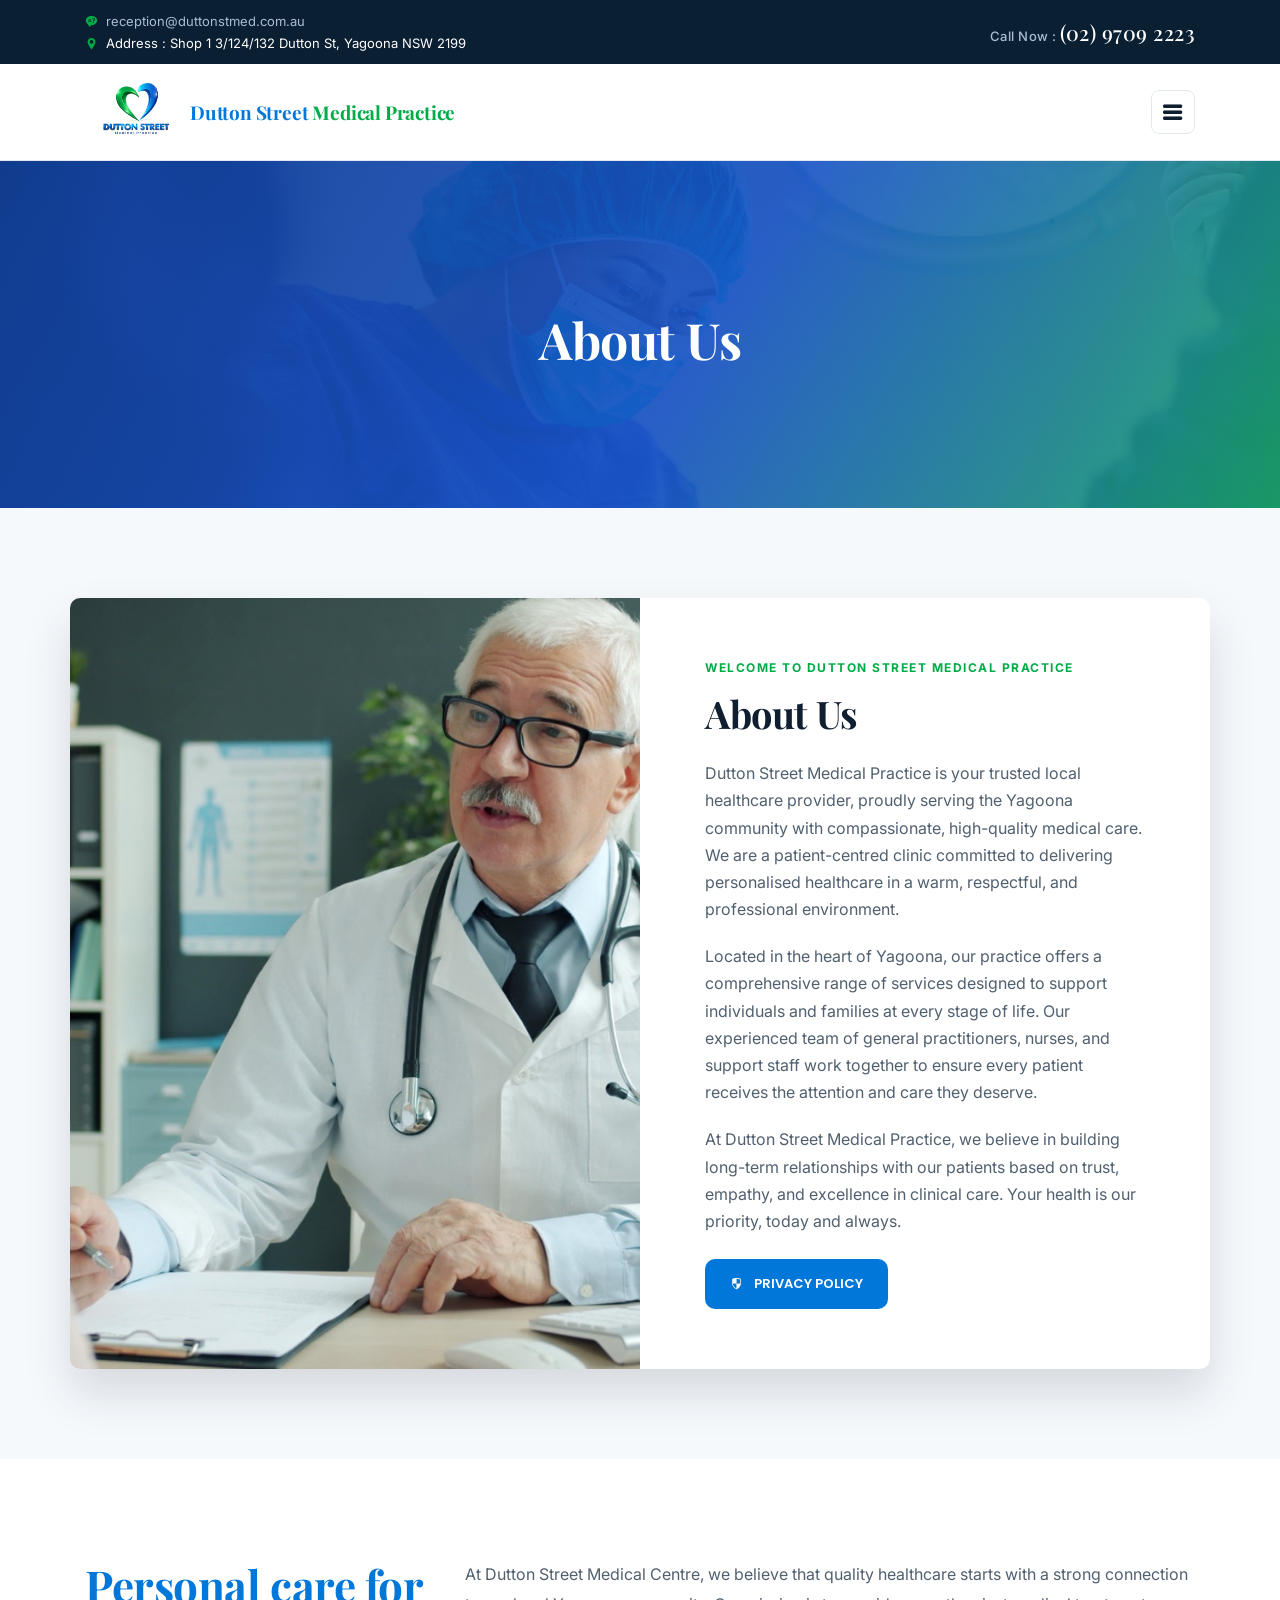
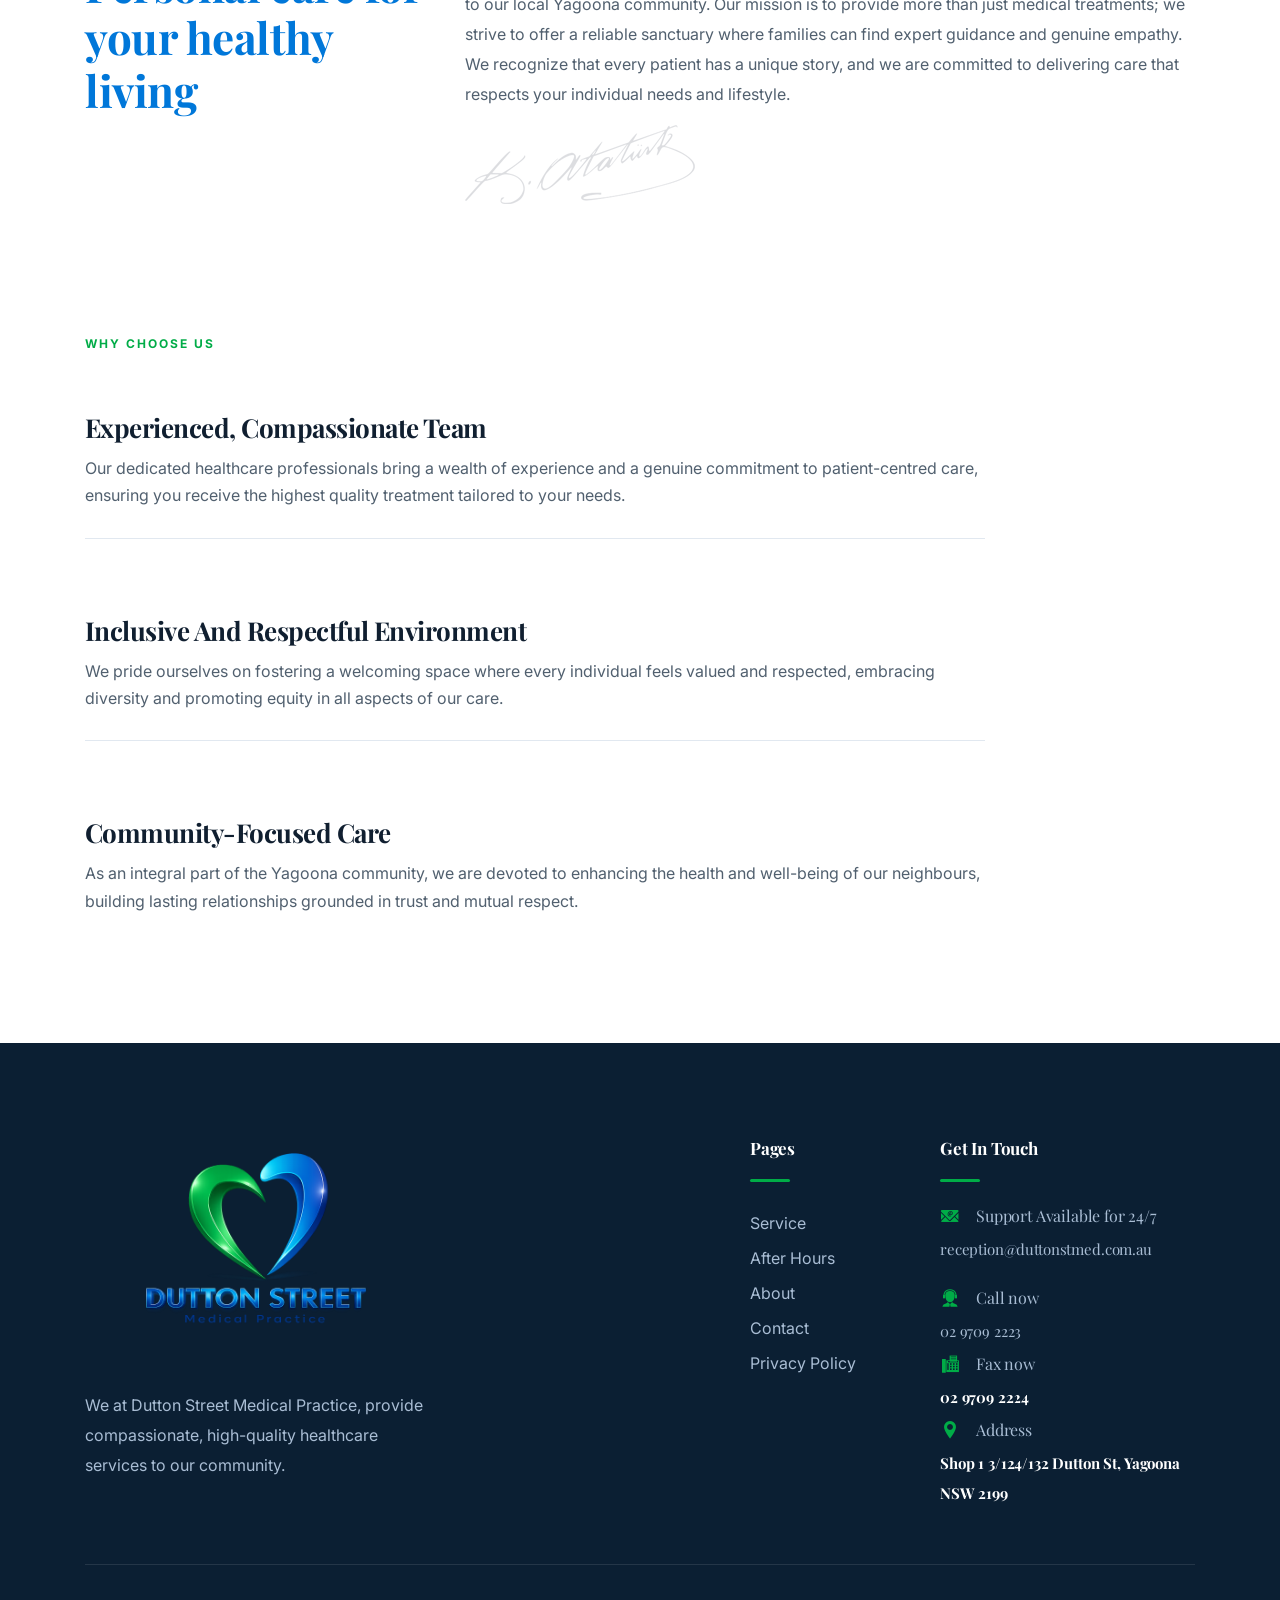
==== commit 08d439dd: "Correct reception email domain; wire up Mandarin language support - Fix reception@duttonstreetmed.co" ====
--- a/about.html
+++ b/about.html
@@ -22,7 +22,7 @@
 (function () {
   try {
     var lang = localStorage.getItem('dsmp-language');
-    if (lang !== 'ar') { lang = 'en'; }
+    if (lang !== 'ar' && lang !== 'zh') { lang = 'en'; }
     document.documentElement.setAttribute('lang', lang);
     document.documentElement.setAttribute('dir', lang === 'ar' ? 'rtl' : 'ltr');
   } catch (e) {}
@@ -43,7 +43,7 @@
   <meta property="og:description" content="A patient-centred, 100% bulk billing GP clinic proudly serving the Yagoona community.">
   <meta property="og:image" content="images/favicon-180.png">
   <meta name="twitter:card" content="summary">
-  <link rel="canonical" href="https://duttonstmed.com.au/about.html">
+  <link rel="canonical" href="https://duttonmed.com.au/about.html">
 
   <!-- bootstrap.min css -->
   <link rel="stylesheet" href="plugins/bootstrap/css/bootstrap.min.css">
@@ -65,7 +65,7 @@
 
 <body id="top">
 
-<div class="lang-disclaimer">هذه الترجمة العربية آلية وقد تحتوي على أخطاء. للحصول على معلومات دقيقة، يُرجى التواصل معنا هاتفياً أو التحقق من النسخة الإنجليزية من الموقع.</div>
+<div class="lang-disclaimer" data-i18n="lang_disclaimer">هذه الترجمة العربية آلية وقد تحتوي على أخطاء. للحصول على معلومات دقيقة، يُرجى التواصل معنا هاتفياً أو التحقق من النسخة الإنجليزية من الموقع.</div>
 
 <header>
 	<div class="header-top-bar">
@@ -73,7 +73,7 @@
 			<div class="row align-items-center">
 				<div class="col-lg-6">
 					<ul class="top-bar-info list-inline-item pl-0 mb-0">
-						<li class="list-inline-item"><a href="mailto:reception@duttonstreetmed.com.au" data-content-attr="href:contact_email_href"><i class="icofont-support-faq mr-2"></i><span data-content-key="contact_email" data-i18n="contact_email">reception@duttonstreetmed.com.au</span></a></li>
+						<li class="list-inline-item"><a href="mailto:reception@duttonstmed.com.au" data-content-attr="href:contact_email_href"><i class="icofont-support-faq mr-2"></i><span data-content-key="contact_email" data-i18n="contact_email">reception@duttonstmed.com.au</span></a></li>
 						<li class="list-inline-item"><i class="icofont-location-pin mr-2"></i><span data-i18n="topbar_address_label">Address : </span><span data-content-key="contact_address" data-i18n="contact_address">Shop 1 3/124/132 Dutton St, Yagoona NSW 2199</span></li>
 					</ul>
 				</div>
@@ -147,6 +147,9 @@
 							<button type="button" class="lang-toggle-option" data-lang-option="ar" role="menuitemradio" aria-checked="false">
 								العربية
 							</button>
+							<button type="button" class="lang-toggle-option" data-lang-option="zh" role="menuitemradio" aria-checked="false">
+								中文
+							</button>
 						</div>
 					</div>
 					</div>
@@ -435,7 +438,7 @@
 							<i class="icofont-email mr-3"></i>
 							<span class="h6 mb-0" data-i18n="footer_support_247">Support Available for 24/7</span>
 						</div>
-						<h4 class="mt-2"><a href="mailto:reception@duttonstreetmed.com.au" data-content-attr="href:contact_email_href"><span data-content-key="contact_email" data-i18n="contact_email">reception@duttonstreetmed.com.au</span></a></h4>
+						<h4 class="mt-2"><a href="mailto:reception@duttonstmed.com.au" data-content-attr="href:contact_email_href"><span data-content-key="contact_email" data-i18n="contact_email">reception@duttonstmed.com.au</span></a></h4>
 					</div>
 
 					<div class="footer-contact-block">
@@ -547,6 +550,7 @@
     <script src="js/content.js"></script>
     <script src="js/theme.js"></script>
     <script src="js/i18n-ar.js"></script>
+    <script src="js/i18n-zh.js"></script>
     <script src="js/i18n.js"></script>
 
   </body>
--- a/css/style.css
+++ b/css/style.css
@@ -4197,7 +4197,7 @@
   color: var(--primary-dark);
 }
 
-/* Arabic machine-translation disclaimer banner */
+/* Machine-translation disclaimer banner (Arabic/Chinese) */
 .lang-disclaimer {
   display: none;
   background: #fff7e6;
@@ -4208,7 +4208,7 @@
   padding: 8px 16px;
 }
 
-[dir="rtl"] .lang-disclaimer {
+html:not([lang="en"]) .lang-disclaimer {
   display: block;
 }
 
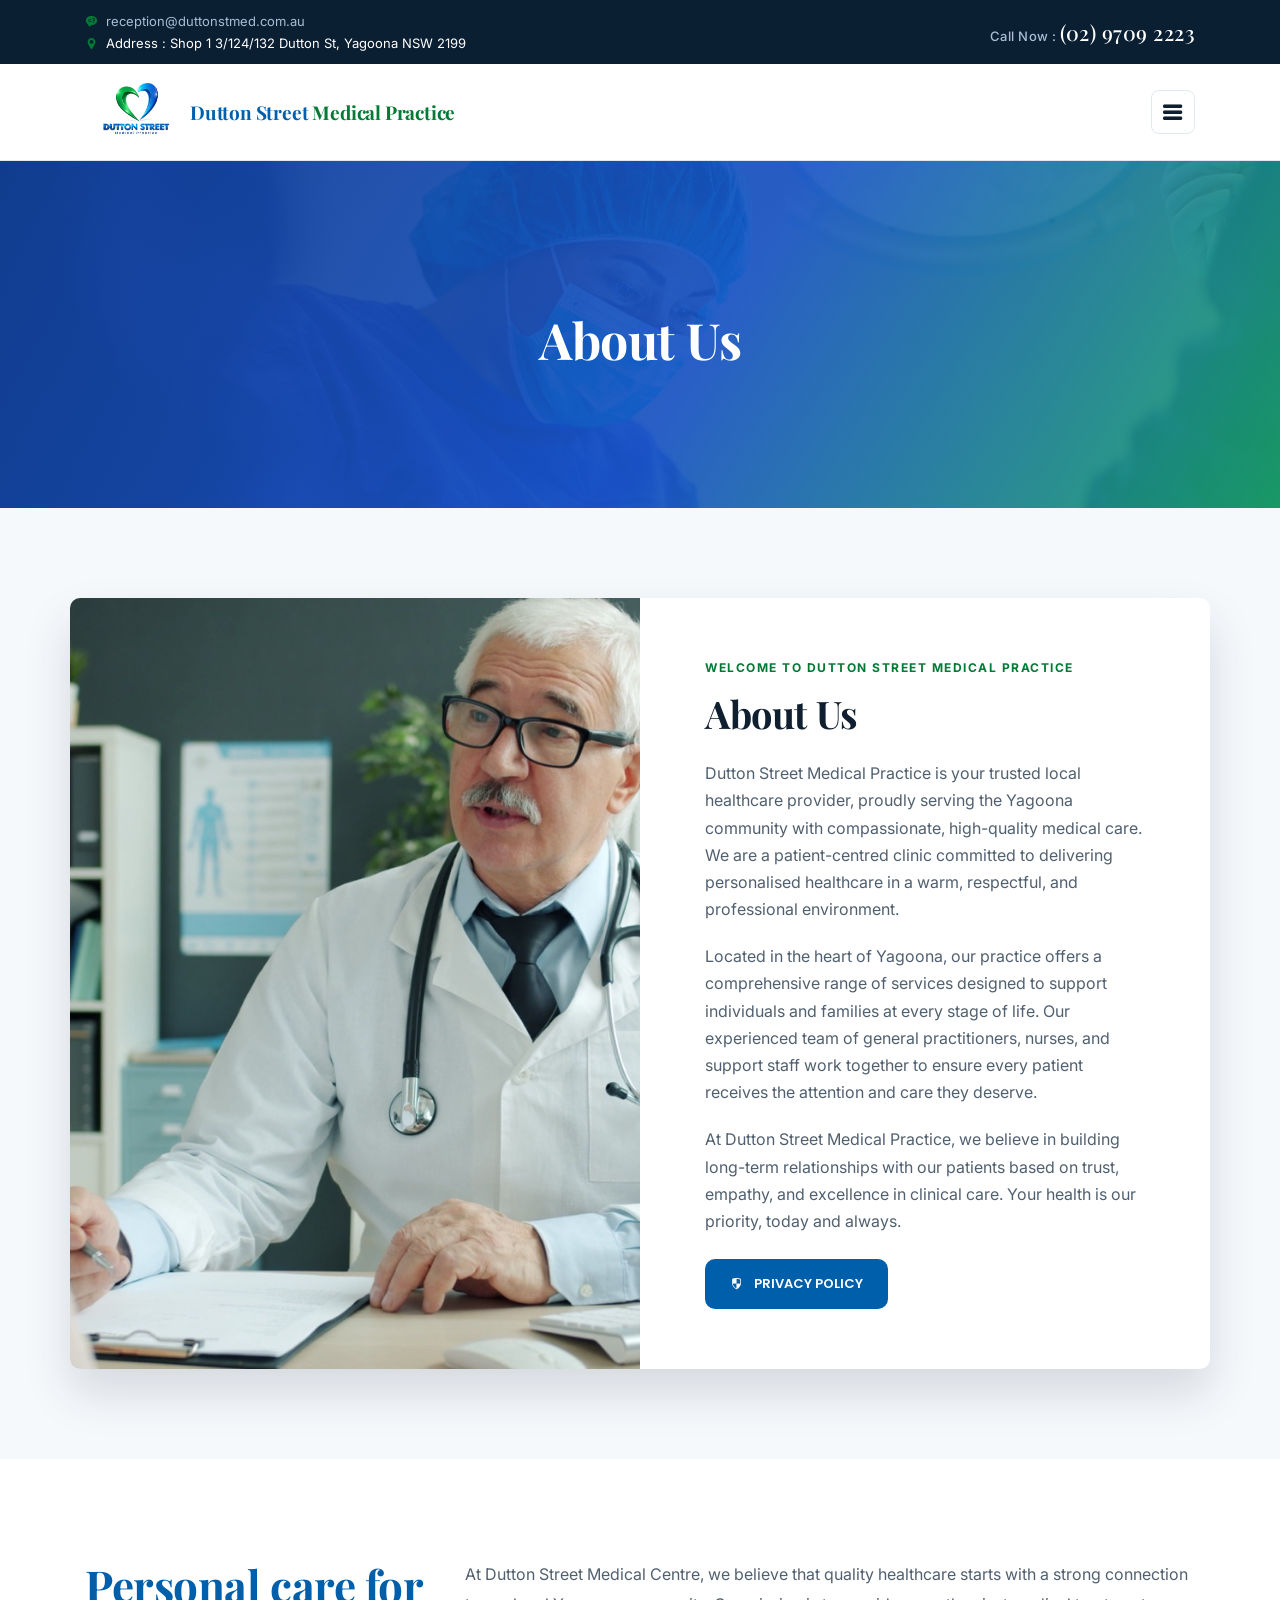
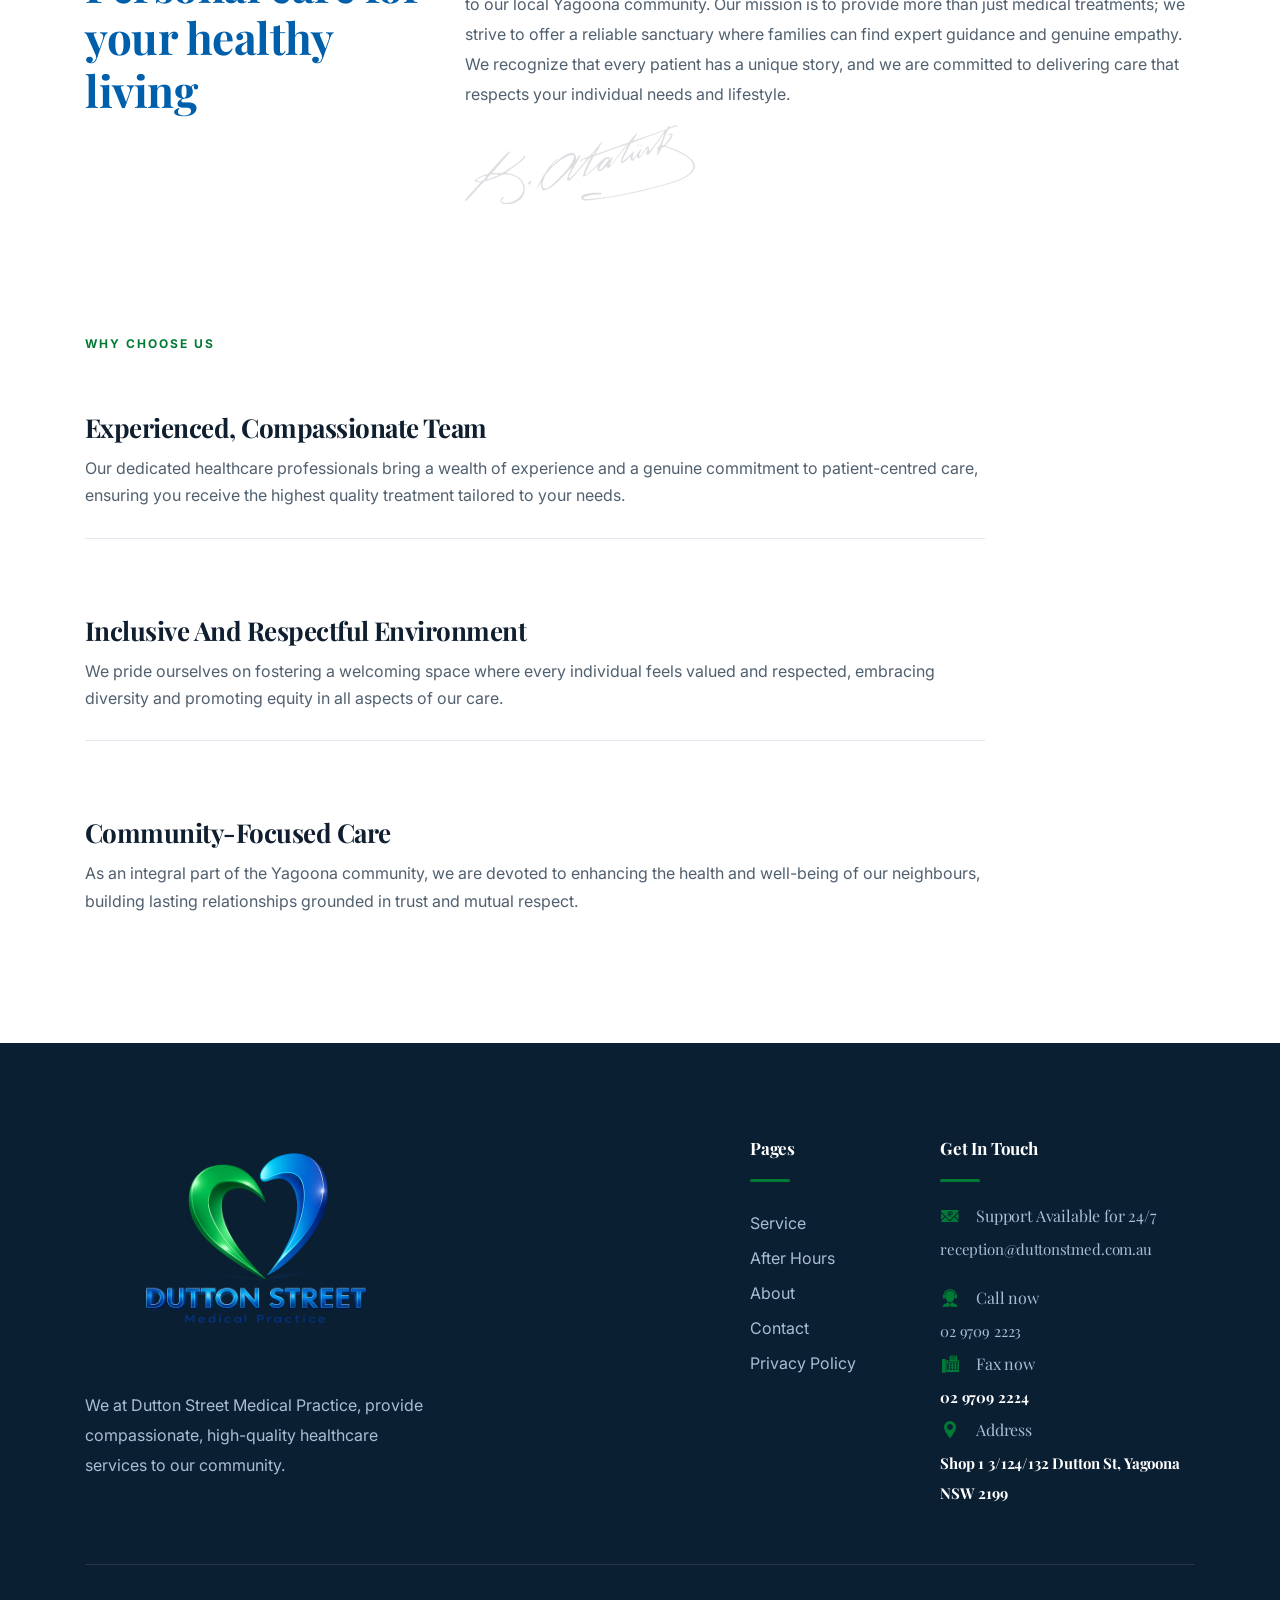
==== commit 57a5fec8: "Fix low color-contrast brand blue/green text - Darken --primary (#0077d9 -> #005fab) and --accent (#" ====
--- a/about.html
+++ b/about.html
@@ -95,7 +95,7 @@
       <img src="images/DSLogo.svg" alt="Dutton Street Medical Practice logo" class="img-fluid" style="height:80px;">
       
       <h1 style="margin-left: 0px; margin-bottom: 0; font-size: 22px;">
-       <span style="color: #0077d9;">Dutton Street</span> <span style="color: #00ac47;">Medical Practice</span>
+       <span style="color: var(--primary);">Dutton Street</span> <span style="color: var(--accent);">Medical Practice</span>
       </h1>
 
     </a>
@@ -254,142 +254,6 @@
         </div>
     </div>
 </section>
-
-<!-- Team Section 
-<section class="section team">
-	<div class="container">
-		<div class="row justify-content-center">
-			<div class="col-lg-6">
-				<div class="section-title text-center">
-					<h2 class="mb-4">Meet Our Specialist</h2>
-					<div class="divider mx-auto my-4"></div>
-					<p>Today’s users expect effortless experiences. Don’t let essential people and processes stay stuck in the past. Speed it up, skip the hassles</p>
-				</div>
-			</div>
-		</div>
-
-		<div class="row">
-			<div class="col-lg-3 col-md-6 col-sm-6">
-				<div class="team-block mb-5 mb-lg-0">
-					<img loading="lazy" src="images/team/1.jpg" alt="" class="img-fluid w-100">
-
-					<div class="content">
-						<h4 class="mt-4 mb-0"><a href="doctor-single.html">John Marshal</a></h4>
-						<p>Internist, Emergency Physician</p>
-					</div>
-				</div>
-			</div>
-
-			<div class="col-lg-3 col-md-6 col-sm-6">
-				<div class="team-block mb-5 mb-lg-0">
-					<img loading="lazy" src="images/team/2.jpg" alt="" class="img-fluid w-100">
-
-					<div class="content">
-						<h4 class="mt-4 mb-0"><a href="doctor-single.html">Marshal Root</a></h4>
-						<p>Surgeon, Сardiologist</p>
-					</div>
-				</div>
-			</div>
-
-			<div class="col-lg-3 col-md-6 col-sm-6">
-				<div class="team-block mb-5 mb-lg-0">
-					<img loading="lazy" src="images/team/3.jpg" alt="" class="img-fluid w-100">
-
-					<div class="content">
-						<h4 class="mt-4 mb-0"><a href="doctor-single.html">Siamon john</a></h4>
-						<p>Internist, General Practitioner</p>
-					</div>
-				</div>
-			</div>
-			<div class="col-lg-3 col-md-6 col-sm-6">
-				<div class="team-block">
-					<img loading="lazy" src="images/team/4.jpg" alt="" class="img-fluid w-100">
-
-					<div class="content">
-						<h4 class="mt-4 mb-0"><a href="doctor-single.html">Rishat Ahmed</a></h4>
-						<p>Orthopedic Surgeon</p>
-					</div>
-				</div>
-			</div>
-		</div>
-	</div>
-</section>
-
-
-
-<section class="section testimonial">
-	<div class="container">
-		<div class="row">
-			<div class="col-lg-6 offset-lg-6">
-				<div class="section-title">
-					<h2 class="mb-4">What they say about us</h2>
-					<div class="divider  my-4"></div>
-				</div>
-			</div>
-		</div>
-		<div class="row align-items-center">
-			<div class="col-lg-6 testimonial-wrap offset-lg-6">
-				<div class="testimonial-block">
-					<div class="client-info ">
-						<h4>Amazing service!</h4>
-						<span>John Partho</span>
-					</div>
-					<p>
-						They provide great service facilty consectetur adipisicing elit. Itaque rem, praesentium, iure, ipsum magnam deleniti a vel eos adipisci suscipit fugit placeat. Quibusdam laboriosam eveniet nostrum nemo commodi numquam quod.
-					</p>
-					<i class="icofont-quote-right"></i>
-					
-				</div>
-
-				<div class="testimonial-block">
-					<div class="client-info">
-						<h4>Expert doctors!</h4>
-						<span>Mullar Sarth</span>
-					</div>
-					<p>
-						They provide great service facilty consectetur adipisicing elit. Itaque rem, praesentium, iure, ipsum magnam deleniti a vel eos adipisci suscipit fugit placeat. Quibusdam laboriosam eveniet nostrum nemo commodi numquam quod.
-					</p>
-					<i class="icofont-quote-right"></i>
-				</div>
-
-				<div class="testimonial-block">
-					<div class="client-info">
-						<h4>Good Support!</h4>
-						<span>Kolis Mullar</span>
-					</div>
-					<p>
-						They provide great service facilty consectetur adipisicing elit. Itaque rem, praesentium, iure, ipsum magnam deleniti a vel eos adipisci suscipit fugit placeat. Quibusdam laboriosam eveniet nostrum nemo commodi numquam quod.
-					</p>
-					<i class="icofont-quote-right"></i>
-				</div>
-
-				<div class="testimonial-block">
-					<div class="client-info">
-						<h4>Nice Environment!</h4>
-						<span>Partho Sarothi</span>
-					</div>
-					<p>
-						They provide great service facilty consectetur adipisicing elit. Itaque rem, praesentium, iure, ipsum magnam deleniti a vel eos adipisci suscipit fugit placeat. Quibusdam laboriosam eveniet nostrum nemo commodi numquam quod.
-					</p>
-					<i class="icofont-quote-right"></i>
-				</div>
-
-				<div class="testimonial-block">
-					<div class="client-info">
-						<h4>Modern Service!</h4>
-						<span>Kolis Mullar</span>
-					</div>
-					<p>
-						They provide great service facilty consectetur adipisicing elit. Itaque rem, praesentium, iure, ipsum magnam deleniti a vel eos adipisci suscipit fugit placeat. Quibusdam laboriosam eveniet nostrum nemo commodi numquam quod.
-					</p>
-					<i class="icofont-quote-right"></i>
-				</div>
-			</div>
-		</div>
-	</div>
-</section>
-
-
 
 <!-- footer Start -->
 <footer class="footer section gray-bg">
--- a/css/style.css
+++ b/css/style.css
@@ -11,10 +11,10 @@
 @import url("https://fonts.googleapis.com/css2?family=Cairo:wght@400;500;600;700;800&display=swap");
 
 :root {
-  --primary: #0077d9;
+  --primary: #005fab;
   --primary-dark: #104283;
   --primary-50: #e7f2fc;
-  --accent: #00ac47;
+  --accent: #007a34;
   --accent-dark: #14713a;
   --accent-50: #e6f7ec;
   --cream: #f6f9fc;
@@ -52,6 +52,11 @@
   --shadow-sm: 0 1px 3px rgba(0, 0, 0, 0.3);
   --shadow-md: 0 8px 24px rgba(0, 0, 0, 0.35);
   --shadow-lg: 0 24px 48px rgba(0, 0, 0, 0.45);
+  /* Lighter brand accents for dark backgrounds — the light-mode values
+     (darkened for contrast against white) would be too dark to read
+     against the dark surface/body colours above. */
+  --primary: #3d9aff;
+  --accent: #36d17a;
   color-scheme: dark;
 }
 
